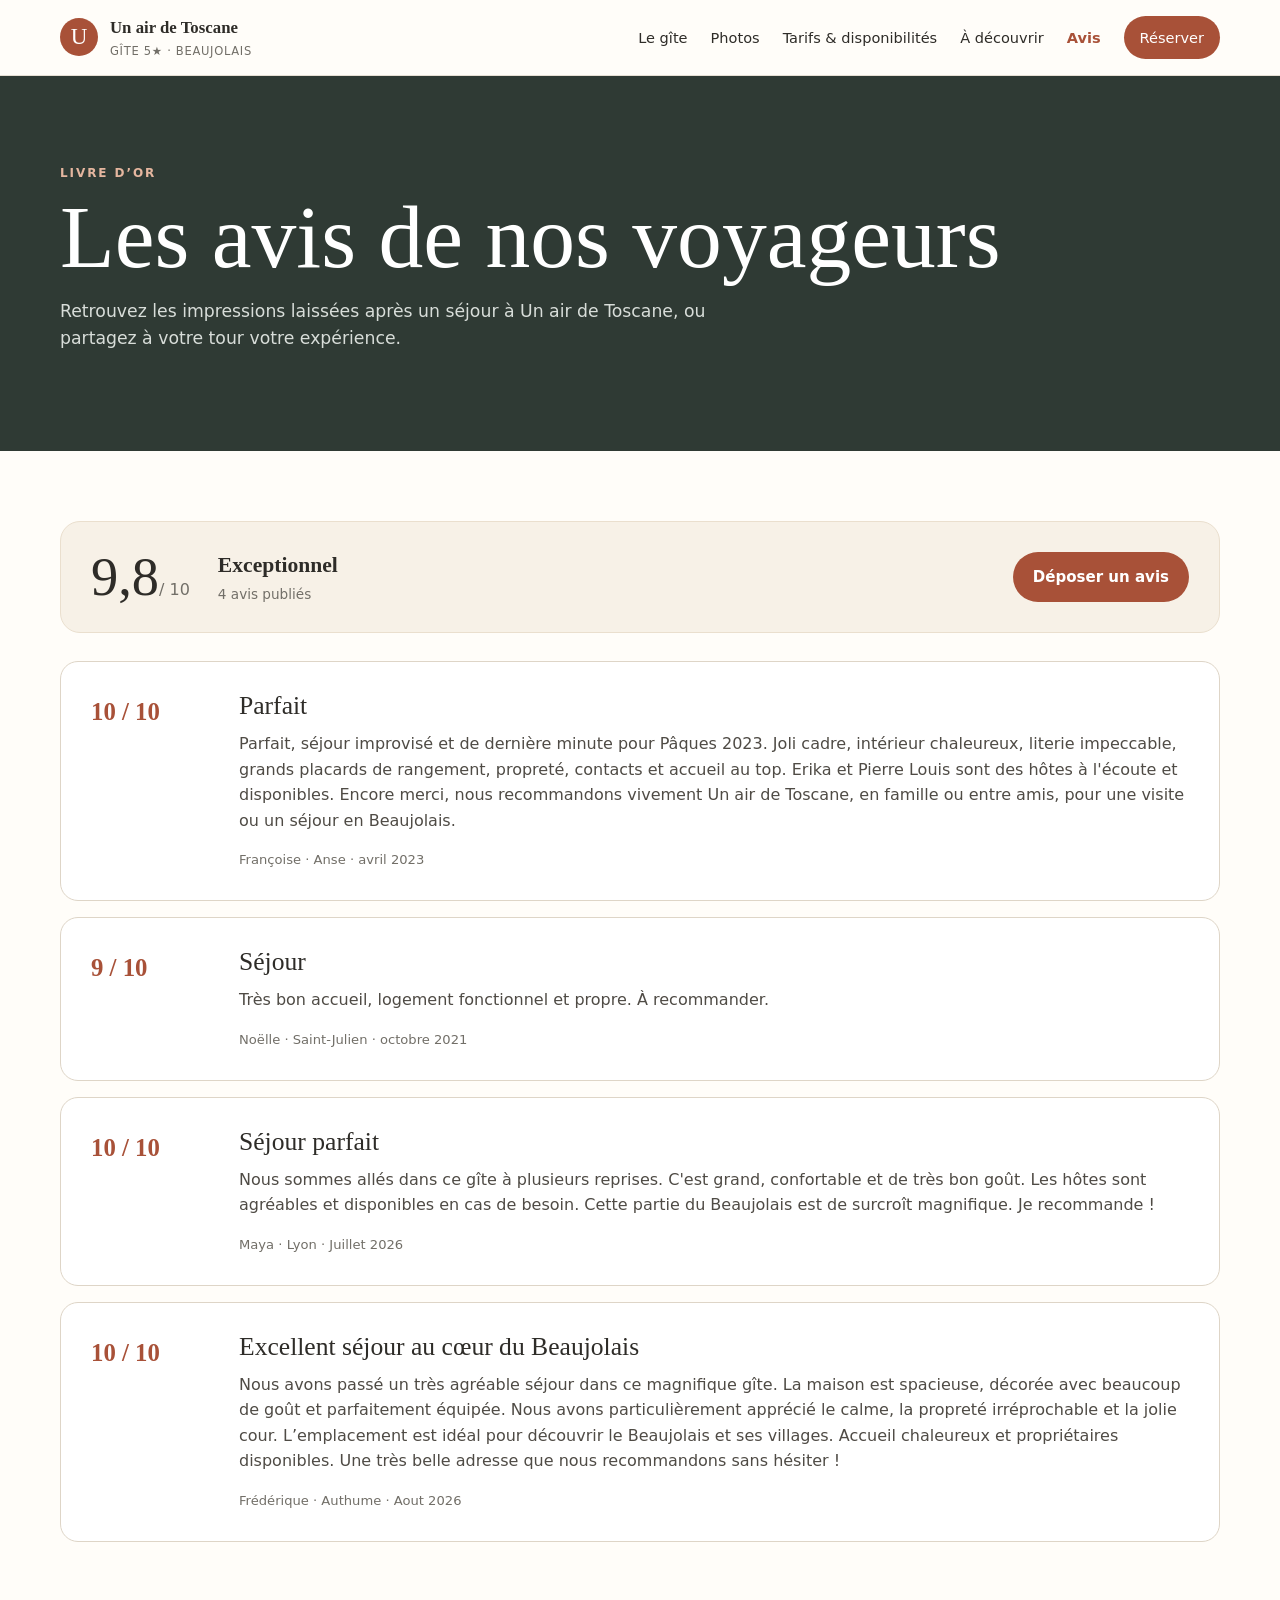
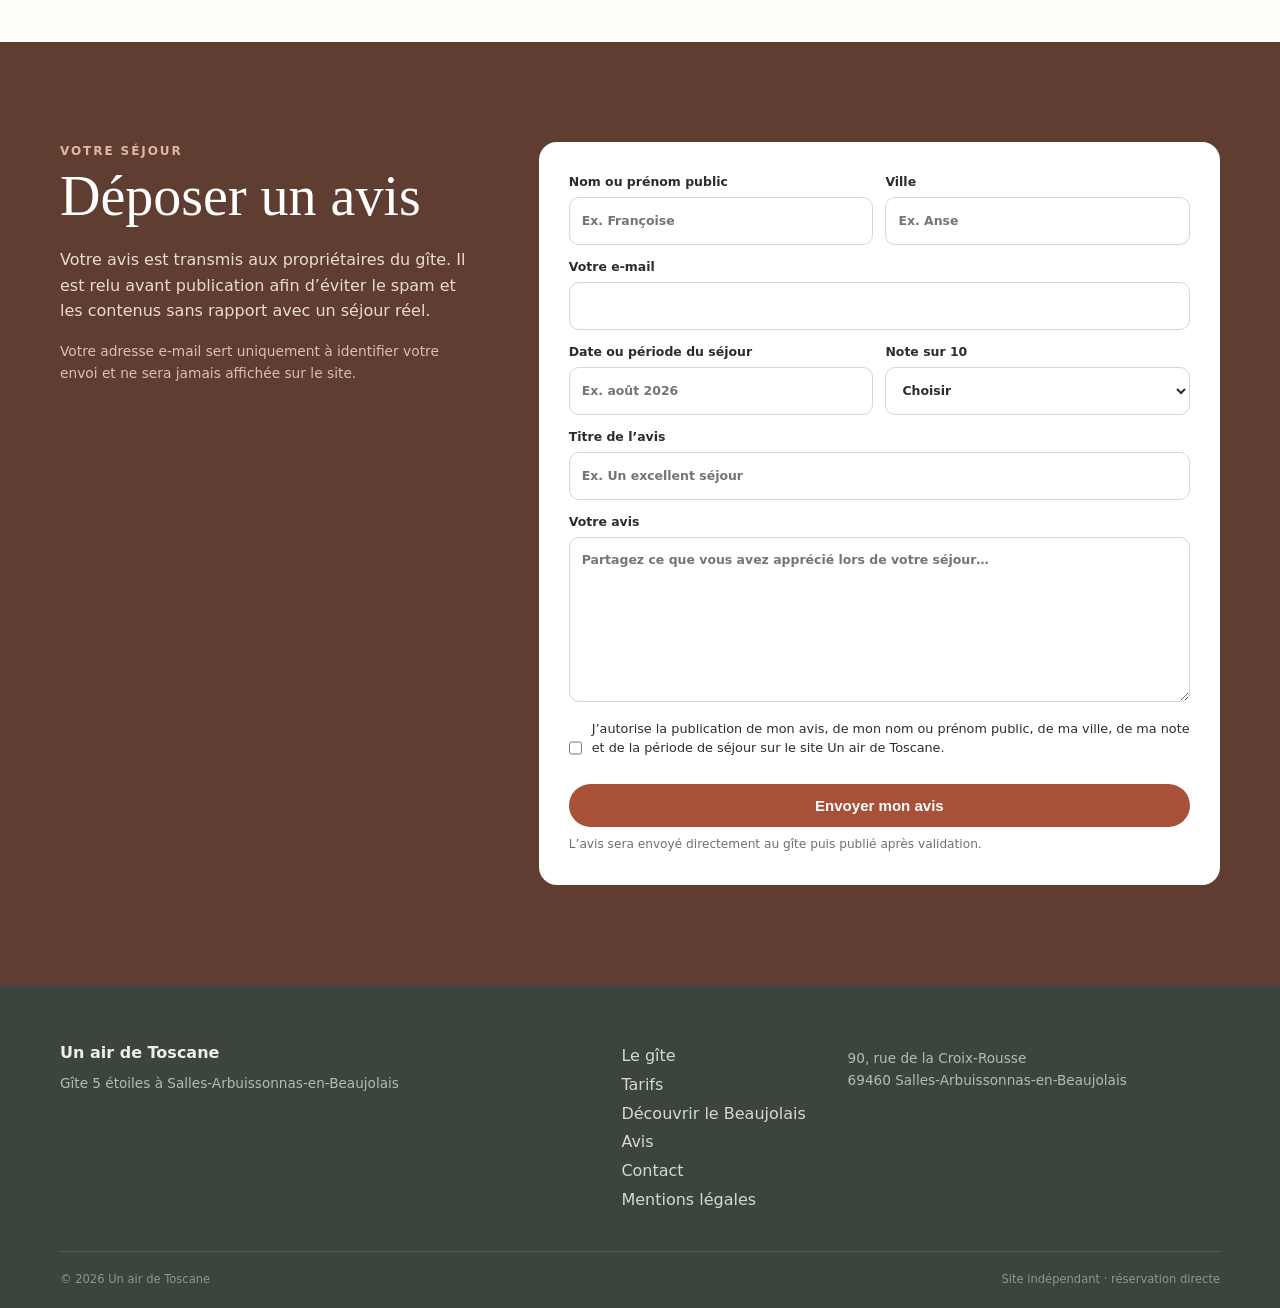
==== avis.html @ ba89a22c "Add files via upload" ====
<!doctype html>
<html lang="fr">
<head>
  <meta charset="utf-8">
  <meta name="viewport" content="width=device-width, initial-scale=1">
  <title>Avis voyageurs – Gîte Un air de Toscane dans le Beaujolais</title>
  <meta name="description" content="Consultez les avis des voyageurs du gîte 5 étoiles Un air de Toscane à Salles-Arbuissonnas-en-Beaujolais et partagez votre expérience après votre séjour.">
  <meta name="robots" content="index,follow,max-image-preview:large,max-snippet:-1">
  <link rel="canonical" href="https://www.gite-unairdetoscane.fr/avis.html">
  <meta property="og:locale" content="fr_FR"><meta property="og:type" content="website"><meta property="og:site_name" content="Un air de Toscane">
  <meta property="og:title" content="Avis voyageurs – Gîte Un air de Toscane dans le Beaujolais">
  <meta property="og:description" content="Les avis des voyageurs du gîte Un air de Toscane à Salles-Arbuissonnas-en-Beaujolais.">
  <meta property="og:url" content="https://www.gite-unairdetoscane.fr/avis.html">
  <meta property="og:image" content="https://www.gite-unairdetoscane.fr/assets/images/cour.png">
  <link rel="icon" href="assets/favicon.svg" type="image/svg+xml">
  <link rel="stylesheet" href="styles.css">
</head>
<body>
  <header class="site-header" id="top">
    <a class="brand" href="index.html" aria-label="Accueil">
      <span class="brand-mark">U</span>
      <span><strong>Un air de Toscane</strong><small>Gîte 5★ · Beaujolais</small></span>
    </a>
    <button class="nav-toggle" aria-label="Ouvrir le menu" aria-expanded="false">☰</button>
    <nav class="main-nav" aria-label="Navigation principale">
      <a href="index.html#gite">Le gîte</a><a href="index.html#photos">Photos</a><a href="index.html?go=tarifs">Tarifs & disponibilités</a><a href="decouvrir-beaujolais.html">À découvrir</a><a class="active-link" href="avis.html">Avis</a><a class="nav-cta" href="index.html#reserver">Réserver</a>
    </nav>
  </header>

  <main>
    <section class="subhero">
      <div class="wrap subhero-content">
        <div class="eyebrow light">Livre d’or</div>
        <h1>Les avis de nos voyageurs</h1>
        <p>Retrouvez les impressions laissées après un séjour à Un air de Toscane, ou partagez à votre tour votre expérience.</p>
      </div>
    </section>

    <section class="section wrap reviews-page-section">
      <div class="reviews-summary-card">
        <div><span class="summary-score" id="reviewsPageAverage">9,5</span><span class="summary-outof">/ 10</span></div>
        <div><strong>Exceptionnel</strong><p id="reviewsCount">2 avis publiés</p></div>
        <a class="btn primary" href="#deposer-avis">Déposer un avis</a>
      </div>
      <div id="reviewsList" class="reviews-list">
        <article class="review-full-card"><div class="review-full-score">10 / 10</div><div><h2>Parfait</h2><p>Parfait, séjour improvisé et de dernière minute pour Pâques 2023. Joli cadre, intérieur chaleureux, literie impeccable, grands placards de rangement, propreté, contacts et accueil au top.</p><footer>Françoise · Anse · avril 2023</footer></div></article>
      </div>
    </section>

    <section class="section review-form-section" id="deposer-avis">
      <div class="wrap review-form-grid">
        <div>
          <div class="eyebrow light">Votre séjour</div>
          <h2>Déposer un avis</h2>
          <p>Votre avis est transmis aux propriétaires du gîte. Il est relu avant publication afin d’éviter le spam et les contenus sans rapport avec un séjour réel.</p>
          <p class="review-form-note">Votre adresse e-mail sert uniquement à identifier votre envoi et ne sera jamais affichée sur le site.</p>
        </div>
        <form id="reviewForm" class="request-form review-form" action="https://formspree.io/f/mkjnqvoj" method="POST">
          <div class="form-row"><label>Nom ou prénom public<input name="nom_public" required maxlength="60" placeholder="Ex. Françoise"></label><label>Ville<input name="ville" maxlength="80" placeholder="Ex. Anse"></label></div>
          <label>Votre e-mail<input name="email" type="email" required autocomplete="email"></label>
          <div class="form-row"><label>Date ou période du séjour<input name="periode_sejour" maxlength="80" placeholder="Ex. août 2026"></label><label>Note sur 10<select name="note" required><option value="" selected disabled>Choisir</option><option>10</option><option>9</option><option>8</option><option>7</option><option>6</option><option>5</option><option>4</option><option>3</option><option>2</option><option>1</option></select></label></div>
          <label>Titre de l’avis<input name="titre_avis" maxlength="100" placeholder="Ex. Un excellent séjour"></label>
          <label>Votre avis<textarea name="avis" rows="7" required minlength="15" maxlength="2000" placeholder="Partagez ce que vous avez apprécié lors de votre séjour…"></textarea></label>
          <label class="consent-row"><input type="checkbox" name="autorisation_publication" value="Oui" required><span>J’autorise la publication de mon avis, de mon nom ou prénom public, de ma ville, de ma note et de la période de séjour sur le site Un air de Toscane.</span></label>
          <input type="hidden" name="_subject" value="Nouvel avis – Un air de Toscane">
          <input type="hidden" name="type_formulaire" value="Avis voyageur">
          <button class="btn primary full" type="submit">Envoyer mon avis</button>
          <p id="reviewFormStatus" class="form-status" aria-live="polite">L’avis sera envoyé directement au gîte puis publié après validation.</p>
        </form>
      </div>
    </section>
  </main>

  <footer class="footer"><div class="wrap footer-grid"><div><strong>Un air de Toscane</strong><p>Gîte 5 étoiles à Salles-Arbuissonnas-en-Beaujolais</p></div><div><a href="index.html#gite">Le gîte</a><a href="index.html?go=tarifs">Tarifs</a><a href="decouvrir-beaujolais.html">Découvrir le Beaujolais</a><a href="avis.html">Avis</a><a href="index.html#reserver">Contact</a><a href="mentions-legales.html">Mentions légales</a></div><div><p>90, rue de la Croix-Rousse<br>69460 Salles-Arbuissonnas-en-Beaujolais</p></div></div><div class="wrap footer-bottom"><span>© 2026 Un air de Toscane</span><span>Site indépendant · réservation directe</span></div></footer>

  <script src="avis.js"></script>
</body>
</html>
---- styles.css ----
:root{--ink:#2e2c28;--muted:#726f68;--cream:#f7f1e7;--paper:#fffdf9;--terracotta:#a85138;--terracotta-dark:#7e3828;--olive:#68705a;--line:#ded5c7;--deep:#2f3a34;--shadow:0 18px 50px rgba(50,40,30,.12)}*{box-sizing:border-box}html{scroll-behavior:smooth}body{margin:0;background:var(--paper);color:var(--ink);font-family:Inter,ui-sans-serif,system-ui,-apple-system,BlinkMacSystemFont,"Segoe UI",sans-serif;line-height:1.6}h1,h2,h3,.brand strong{font-family:Georgia,"Times New Roman",serif}h2{font-size:clamp(2rem,4vw,3.4rem);line-height:1.08;margin:.3rem 0 1.3rem;font-weight:500}h3{font-size:1.35rem;margin:.2rem 0 .7rem}p{margin:.5rem 0 1rem}.wrap{width:min(1160px,calc(100% - 40px));margin:auto}.site-header{height:76px;position:sticky;top:0;z-index:50;display:flex;align-items:center;justify-content:space-between;padding:0 max(20px,calc((100vw - 1160px)/2));background:rgba(255,253,249,.94);backdrop-filter:blur(16px);border-bottom:1px solid rgba(222,213,199,.75)}.brand{display:flex;gap:12px;align-items:center;text-decoration:none;color:var(--ink)}.brand-mark{width:38px;height:38px;border-radius:50%;background:var(--terracotta);color:#fff;display:grid;place-items:center;font-family:Georgia;font-size:23px}.brand strong,.brand small{display:block}.brand strong{font-size:1.05rem}.brand small{font-size:.72rem;color:var(--muted);letter-spacing:.06em;text-transform:uppercase}.main-nav{display:flex;gap:23px;align-items:center}.main-nav a{text-decoration:none;color:var(--ink);font-size:.91rem}.main-nav a:hover{color:var(--terracotta)}.nav-cta{padding:10px 16px;border-radius:999px;background:var(--terracotta);color:#fff!important}.nav-toggle{display:none;background:none;border:0;font-size:25px}.hero{height:min(760px,calc(100vh - 76px));min-height:590px;position:relative;overflow:hidden;background:#775847}.hero-photo{position:absolute;inset:0}.hero-placeholder{background:linear-gradient(135deg,rgba(90,50,35,.25),rgba(47,58,52,.25)),radial-gradient(circle at 25% 30%,#d8aa78 0 10%,transparent 11%),linear-gradient(140deg,#bc8060 0 38%,#8f7357 38% 55%,#68705a 55% 100%)}.hero-placeholder:before{content:"";position:absolute;width:55%;height:52%;left:8%;bottom:0;background:linear-gradient(#d9986f,#b3684a);clip-path:polygon(0 35%,28% 0,100% 0,100% 100%,0 100%)}.hero-placeholder:after{content:"";position:absolute;width:34%;height:40%;right:7%;bottom:0;background:#c97a58;clip-path:polygon(0 25%,32% 0,100% 0,100% 100%,0 100%)}.placeholder-label{position:absolute;right:20px;bottom:20px;color:rgba(255,255,255,.78);font-size:.78rem;z-index:2}.hero-overlay{position:absolute;inset:0;background:linear-gradient(90deg,rgba(25,24,22,.7) 0%,rgba(25,24,22,.25) 55%,rgba(25,24,22,.08))}.hero-content{position:relative;z-index:2;width:min(1160px,calc(100% - 40px));margin:auto;padding-top:12vh;color:#fff}.rating-pill{display:inline-flex;align-items:center;gap:9px;padding:8px 13px;border:1px solid rgba(255,255,255,.4);border-radius:999px;background:rgba(255,255,255,.1);font-size:.78rem;letter-spacing:.08em}.rating-pill span{letter-spacing:.02em}.hero h1{font-size:clamp(3.2rem,7vw,6.8rem);line-height:.94;font-weight:400;margin:1.6rem 0 1.2rem;max-width:900px}.hero h1 em{font-weight:400}.hero p{max-width:650px;font-size:1.18rem;color:rgba(255,255,255,.88)}.hero-actions{display:flex;gap:12px;margin-top:2rem}.btn{appearance:none;border:0;text-decoration:none;border-radius:999px;padding:13px 20px;font-weight:650;cursor:pointer;display:inline-flex;justify-content:center;align-items:center;font-size:.94rem}.btn.primary{background:var(--terracotta);color:white}.btn.primary:hover{background:var(--terracotta-dark)}.btn.ghost{background:rgba(255,255,255,.12);color:#fff;border:1px solid rgba(255,255,255,.55)}.btn.secondary{background:var(--deep);color:#fff}.btn.full{width:100%}.quickfacts{margin-top:24px;position:relative;z-index:5;background:#fff;display:grid;grid-template-columns:repeat(5,1fr);box-shadow:var(--shadow);border-radius:18px;padding:20px}.quickfacts article{display:flex;gap:12px;align-items:center;padding:10px 16px;border-right:1px solid var(--line)}.quickfacts article:last-child{border-right:0}.quickfacts b,.quickfacts small{display:block}.quickfacts small{color:var(--muted);font-size:.78rem}.fact-icon{width:34px;height:34px;border-radius:50%;display:grid;place-items:center;background:var(--cream);color:var(--terracotta);font-weight:700}.section{padding:100px 0}.soft{background:var(--cream)}.eyebrow{text-transform:uppercase;letter-spacing:.16em;color:var(--terracotta);font-size:.75rem;font-weight:800}.eyebrow.light{color:#e5b69f}.intro-grid{display:grid;grid-template-columns:1.55fr .75fr;gap:80px;align-items:start}.lead{font-size:1.18rem;color:#4f4b45}.signature-card{background:var(--cream);border-radius:18px;padding:30px;border:1px solid #eadfce}.signature-card .tiny{display:block;color:var(--muted);text-transform:uppercase;letter-spacing:.14em;font-size:.7rem}.signature-card b{display:block;font-family:Georgia;font-size:2rem;margin:.45rem 0}.signature-card a{color:var(--terracotta);font-weight:700;text-decoration:none}.section-head{display:flex;justify-content:space-between;gap:60px;align-items:end;margin-bottom:36px}.section-head>p{max-width:470px;color:var(--muted)}.gallery{display:grid;grid-template-columns:1.1fr 1fr 1fr;grid-auto-rows:240px;gap:14px}.photo-placeholder{position:relative;overflow:hidden;border-radius:16px;background:linear-gradient(135deg,#c9a07f,#786d61)}.photo-placeholder:before{content:"";position:absolute;inset:0;background:linear-gradient(150deg,transparent 50%,rgba(0,0,0,.32))}.photo-placeholder figcaption{position:absolute;left:18px;bottom:14px;color:#fff;font-weight:700;z-index:2}.gallery .tall{grid-row:span 2}.gallery .wide{grid-column:span 2}.p1{background:linear-gradient(135deg,#bb7654,#806b50 50%,#58634f)}.p2{background:linear-gradient(145deg,#bf9a6c,#75523e)}.p3{background:linear-gradient(145deg,#c6ad8b,#85654f)}.p4{background:linear-gradient(145deg,#d6b37e,#98724a)}.p5{background:linear-gradient(145deg,#a8957a,#695f56)}.p6{background:linear-gradient(145deg,#d1b79b,#8d806e)}.amenities{display:grid;grid-template-columns:repeat(4,1fr);gap:18px;margin-top:36px}.amenities article{padding:28px;border:1px solid var(--line);border-radius:16px}.amenities p{color:var(--muted);font-size:.93rem}.booking-section{background:var(--deep);color:#fff}.booking-grid{display:grid;grid-template-columns:1fr .78fr;gap:70px;align-items:start}.booking-intro{color:#d5d7d2;max-width:650px}.date-search{display:grid;grid-template-columns:1fr 1fr auto;gap:10px;margin:28px 0}.date-search label,.request-form label{font-size:.78rem;font-weight:700}.date-search input,.request-form input,.request-form select,.request-form textarea{width:100%;border:1px solid rgba(255,255,255,.15);border-radius:10px;padding:12px;margin-top:5px;font:inherit;background:#fff;color:var(--ink)}.availability-result{min-height:38px;margin:8px 0 16px;color:#f0d8c8}.conditions-grid{display:grid;grid-template-columns:repeat(4,1fr);gap:10px;margin-top:24px}.conditions-grid div{padding:14px;border:1px solid rgba(255,255,255,.12);border-radius:12px}.conditions-grid span,.conditions-grid b{display:block}.conditions-grid span{font-size:.72rem;color:#bcc1bc}.conditions-grid b{margin-top:2px}.micro{font-size:.78rem;color:#b9bfba;margin-top:15px}.calendar-card{background:#fff;color:var(--ink);padding:25px;border-radius:18px;box-shadow:0 22px 60px rgba(0,0,0,.18)}.calendar-toolbar{display:flex;justify-content:space-between;align-items:center;margin-bottom:18px}.calendar-toolbar button{border:0;background:var(--cream);width:34px;height:34px;border-radius:50%;cursor:pointer}.calendar-week,.calendar{display:grid;grid-template-columns:repeat(7,1fr);gap:5px}.calendar-week span{text-align:center;font-size:.7rem;color:var(--muted);padding-bottom:8px}.day{aspect-ratio:1;display:grid;place-items:center;border-radius:8px;font-size:.82rem;background:#f5f1ea;position:relative}.day.other{opacity:.28}.day.booked{background:var(--terracotta);color:#fff;font-weight:800;box-shadow:inset 0 0 0 1px rgba(126,56,40,.28)}.day.today{outline:2px solid var(--terracotta)}.legend{display:flex;gap:18px;margin:18px 0 10px;font-size:.72rem;color:var(--muted)}.dot{display:inline-block;width:8px;height:8px;border-radius:50%;margin-right:5px}.dot.available{background:#d7d9ca}.dot.booked{background:#b8654d}.calendar-card small{color:var(--muted)}.discover-grid{display:grid;grid-template-columns:repeat(5,minmax(0,1fr));gap:14px}.discover-grid article{background:var(--cream);padding:25px;border-radius:16px}.discover-grid span{font-size:.72rem;color:var(--terracotta);font-weight:800}.discover-grid p{font-size:.9rem;color:var(--muted)}.map-card{margin-top:40px;border:1px solid var(--line);border-radius:18px;overflow:hidden;display:grid;grid-template-columns:.7fr 1.3fr;min-height:360px}.map-card>div{padding:40px;align-self:center}.map-card iframe{border:0;width:100%;height:100%;min-height:360px}.reviews-head h2{font-size:4rem}.reviews-head h2 .reviews-average{font-family:Georgia,"Times New Roman",serif;font-size:inherit;color:var(--ink);font-weight:500}.reviews-head h2 .reviews-outof{font-family:Georgia,"Times New Roman",serif;font-size:inherit;color:var(--ink);font-weight:500}.reviews-head h2 .reviews-label{font-family:Inter,ui-sans-serif,system-ui,sans-serif;font-size:1rem;color:var(--muted);font-weight:500;margin-left:.6rem}.reviews{display:grid;grid-template-columns:1fr 1fr;gap:18px}.reviews blockquote{margin:0;background:#fff;padding:32px;border-radius:18px;border:1px solid #eadfce}.reviews blockquote p{font-family:Georgia;font-size:1.25rem}.reviews footer{font-size:.8rem;color:var(--muted)}.stars{color:var(--terracotta);letter-spacing:.08em}.reserve{background:#5f3d31;color:#fff}.reserve-grid{display:grid;grid-template-columns:.8fr 1.2fr;gap:70px}.reserve h2{font-size:3.6rem}.reserve p{color:#eadbd4}.contact-direct{margin-top:35px}.contact-direct a{display:block;color:#fff;font-family:Georgia;font-size:2rem;text-decoration:none}.contact-direct small{display:block;max-width:420px;color:#d7c0b8}.request-form{background:#fff;color:var(--ink);padding:30px;border-radius:18px}.form-row{display:grid;grid-template-columns:1fr 1fr;gap:12px}.request-form label{display:block;margin-bottom:12px}.request-form input,.request-form select,.request-form textarea{border-color:var(--line)}.form-status{font-size:.76rem!important;color:var(--muted)!important;margin-bottom:0}.footer{background:#3b443d;color:#eee;padding:55px 0 20px}.footer-grid{display:grid;grid-template-columns:1.4fr .5fr 1fr;gap:40px}.footer a{display:block;color:#d7d8d5;text-decoration:none;margin:.2rem 0}.footer p{color:#b6bbb6;font-size:.85rem}.footer-bottom{border-top:1px solid rgba(255,255,255,.12);margin-top:35px;padding-top:18px;display:flex;justify-content:space-between;color:#8f958f;font-size:.72rem}@media(max-width:900px){.main-nav{display:none;position:absolute;top:76px;left:0;right:0;background:#fff;padding:20px;flex-direction:column;border-bottom:1px solid var(--line)}.main-nav.open{display:flex}.nav-toggle{display:block}.hero{min-height:650px}.quickfacts{grid-template-columns:1fr 1fr}.quickfacts article{border-right:0;border-bottom:1px solid var(--line)}.intro-grid,.booking-grid,.reserve-grid{grid-template-columns:1fr;gap:40px}.amenities,.discover-grid{grid-template-columns:1fr 1fr}.gallery{grid-template-columns:1fr 1fr}.gallery .wide{grid-column:span 1}.map-card{grid-template-columns:1fr}.section-head{align-items:start;flex-direction:column;gap:6px}.footer-grid{grid-template-columns:1fr 1fr}}@media(max-width:600px){.wrap{width:min(100% - 28px,1160px)}.site-header{height:68px}.hero{height:calc(100vh - 68px);min-height:600px}.hero-content{padding-top:10vh}.hero h1{font-size:3.5rem}.rating-pill span{display:none}.hero-actions{flex-direction:column;align-items:flex-start}.quickfacts{grid-template-columns:1fr;margin-top:16px}.section{padding:72px 0}.gallery{grid-template-columns:1fr;grid-auto-rows:220px}.gallery .tall{grid-row:span 1}.amenities,.discover-grid,.reviews{grid-template-columns:1fr}.date-search,.conditions-grid{grid-template-columns:1fr 1fr}.date-search button{grid-column:span 2}.conditions-grid{grid-template-columns:1fr 1fr}.map-card>div{padding:28px}.reviews-head h2{font-size:3rem}.reserve h2{font-size:2.7rem}.form-row{grid-template-columns:1fr}.footer-grid{grid-template-columns:1fr}.footer-bottom{flex-direction:column;gap:6px}}
.hero-real{background-image:linear-gradient(90deg,rgba(19,28,21,.18),rgba(19,28,21,.04)),url('assets/images/cour.png');background-size:cover;background-position:center}
.gallery-real figure{position:relative;overflow:hidden;background:#ddd;min-height:260px}
.gallery-real figure img{width:100%;height:100%;object-fit:cover;display:block;transition:transform .35s ease}
.gallery-real figure:hover img{transform:scale(1.025)}
.gallery-real figcaption{position:absolute;left:0;right:0;bottom:0;padding:28px 16px 14px;color:#fff;background:linear-gradient(transparent,rgba(0,0,0,.62));font-weight:700}
.adult-only-note{display:flex;flex-direction:column;justify-content:center;padding:12px 14px;border:1px solid rgba(255,255,255,.18);border-radius:10px;background:rgba(255,255,255,.06)}
.adult-only-note span{font-size:.85rem;opacity:.82;margin-top:3px}
.legal-section{background:#f7f4ee}
.legal-grid{display:grid;grid-template-columns:repeat(2,minmax(0,1fr));gap:24px;margin-top:28px}
.legal-grid article{background:#fff;padding:24px;border-radius:14px;border:1px solid rgba(0,0,0,.07)}
.legal-grid h3{margin-top:0}
.legal-grid a{text-decoration:underline}
@media(max-width:760px){.legal-grid{grid-template-columns:1fr}.gallery-real figure{min-height:220px}}

/* Correctifs galerie et estimation tarifaire */
.gallery-real figure{margin:0!important;min-height:0!important;height:100%;align-self:stretch}
.gallery-real figure img{min-width:0;min-height:0}
.form-price-preview{margin:4px 0 16px;padding:13px 14px;border-radius:10px;background:var(--cream);border:1px solid var(--line);font-size:.9rem;font-weight:650;color:var(--deep)}
@media(max-width:900px){.gallery{grid-auto-rows:250px}.gallery-real figure{height:100%}}
@media(max-width:600px){.gallery{grid-auto-rows:240px}.gallery-real figure{height:240px!important}}

/* V4 : champs adultes alignés avec les dates */
.date-search{grid-template-columns:1fr 1fr 1fr auto;align-items:end}
.date-search label{display:flex;flex-direction:column}
.date-search input,.date-search select{box-sizing:border-box;width:100%;height:48px;border:1px solid rgba(255,255,255,.15);border-radius:10px;padding:0 12px;margin-top:5px;font:inherit;background:#fff;color:var(--ink)}
.date-search select{appearance:auto}
.date-search .btn{height:48px;align-self:end;margin:0}
.request-form input,.request-form select{box-sizing:border-box;height:48px}
.request-form select{padding-top:0;padding-bottom:0}
.request-form .adult-only-note{min-height:48px;border-color:var(--line);background:var(--cream);color:var(--ink)}
@media(max-width:900px){.date-search{grid-template-columns:1fr 1fr}.date-search .btn{grid-column:span 2}}
@media(max-width:600px){.date-search{grid-template-columns:1fr}.date-search .btn{grid-column:auto;width:100%}}

/* Page Mentions légales séparée */
.legal-page{min-height:70vh;padding-top:3rem}
.legal-page h1{margin:.35rem 0 2rem}
.legal-page .legal-grid h2{font-size:1.15rem;margin-top:0}
.legal-nav{display:flex!important}
@media (max-width:760px){.legal-page{padding-top:2rem}.legal-nav{display:flex!important}.legal-nav a{font-size:.9rem}}

/* V4.4 : enfants, âges et accès direct au formulaire */
.date-search{grid-template-columns:1fr 1fr .82fr .82fr auto auto;align-items:end}
.date-search select{height:48px}
.date-search .reserve-jump{height:48px;align-self:end;margin:0;background:#fff;color:var(--terracotta);border:1px solid rgba(255,255,255,.7)}
.date-search .reserve-jump:hover{background:var(--cream);color:var(--terracotta-dark)}
.child-ages{display:none;grid-template-columns:repeat(3,minmax(120px,1fr));gap:10px;margin:-2px 0 18px;padding:14px;border:1px solid rgba(255,255,255,.12);border-radius:12px;background:rgba(255,255,255,.06)}
.child-ages.visible{display:grid}
.child-ages-title{grid-column:1/-1;font-size:.78rem;font-weight:700;color:#e8e9e6}
.child-ages label{font-size:.76rem;font-weight:700;color:#fff}
.child-ages select{display:block;width:100%;height:44px;margin-top:5px;border:1px solid rgba(255,255,255,.15);border-radius:10px;padding:0 10px;background:#fff;color:var(--ink);font:inherit}
.request-form .child-ages{margin:0 0 14px;border-color:var(--line);background:var(--cream)}
.request-form .child-ages-title,.request-form .child-ages label{color:var(--ink)}
.request-form .child-ages select{border-color:var(--line)}
.conditions-grid{grid-template-columns:repeat(5,1fr)}
@media(max-width:1050px){.date-search{grid-template-columns:1fr 1fr 1fr 1fr}.date-search .btn,.date-search .reserve-jump{width:100%}.date-search #checkDates{grid-column:span 2}.date-search .reserve-jump{grid-column:span 2}.conditions-grid{grid-template-columns:repeat(3,1fr)}}
@media(max-width:700px){.date-search{grid-template-columns:1fr 1fr}.date-search #checkDates,.date-search .reserve-jump{grid-column:auto}.child-ages{grid-template-columns:1fr 1fr}.conditions-grid{grid-template-columns:1fr 1fr}}
@media(max-width:480px){.date-search{grid-template-columns:1fr}.date-search #checkDates,.date-search .reserve-jump{grid-column:auto}.child-ages{grid-template-columns:1fr}.conditions-grid{grid-template-columns:1fr 1fr}}

/* V4.5 : lisibilité des sélecteurs Adultes / Enfants */
.date-search{grid-template-columns:1fr 1fr minmax(92px,.82fr) minmax(92px,.82fr) auto auto}
.date-search .guest-select-field{min-width:92px}
.date-search .guest-select-field select{min-width:92px;padding-left:14px;padding-right:30px;color:var(--ink);background-color:#fff;font-weight:600}
@media(max-width:1050px){.date-search{grid-template-columns:1fr 1fr minmax(110px,1fr) minmax(110px,1fr)}}
@media(max-width:700px){.date-search{grid-template-columns:1fr 1fr}.date-search .guest-select-field{min-width:0}.date-search .guest-select-field select{min-width:0}}
@media(max-width:480px){.date-search{grid-template-columns:1fr}.date-search .guest-select-field{min-width:0}}

/* V4.7 — sélecteurs Adultes / Enfants : valeur toujours visible */
.date-search{
  grid-template-columns:minmax(160px,1fr) minmax(160px,1fr) 108px 108px auto auto;
}
.date-search .guest-select-field{
  width:108px;
  min-width:108px;
}
.date-search .guest-select-field select{
  display:block;
  width:108px;
  min-width:108px;
  height:48px;
  padding:0 34px 0 14px;
  border:1px solid rgba(255,255,255,.15);
  border-radius:10px;
  background-color:#fff;
  color:var(--ink);
  font:600 16px/1 Inter,ui-sans-serif,system-ui,-apple-system,BlinkMacSystemFont,"Segoe UI",sans-serif;
  text-align:left;
  appearance:none;
  -webkit-appearance:none;
  -moz-appearance:none;
  background-image:url("data:image/svg+xml,%3Csvg xmlns='http://www.w3.org/2000/svg' width='12' height='8' viewBox='0 0 12 8'%3E%3Cpath d='M1 1.5 6 6.5 11 1.5' fill='none' stroke='%232e2c28' stroke-width='1.8' stroke-linecap='round' stroke-linejoin='round'/%3E%3C/svg%3E");
  background-repeat:no-repeat;
  background-position:right 13px center;
  background-size:12px 8px;
}
.request-form select[name="adults"],
.request-form select[name="children"]{
  appearance:none;
  -webkit-appearance:none;
  -moz-appearance:none;
  padding-right:38px;
  background-image:url("data:image/svg+xml,%3Csvg xmlns='http://www.w3.org/2000/svg' width='12' height='8' viewBox='0 0 12 8'%3E%3Cpath d='M1 1.5 6 6.5 11 1.5' fill='none' stroke='%232e2c28' stroke-width='1.8' stroke-linecap='round' stroke-linejoin='round'/%3E%3C/svg%3E");
  background-repeat:no-repeat;
  background-position:right 13px center;
  background-size:12px 8px;
}
@media(max-width:1050px){
  .date-search{grid-template-columns:1fr 1fr 120px 120px}
  .date-search .guest-select-field,
  .date-search .guest-select-field select{width:120px;min-width:120px}
}
@media(max-width:700px){
  .date-search{grid-template-columns:1fr 1fr}
  .date-search .guest-select-field,
  .date-search .guest-select-field select{width:100%;min-width:0}
}
@media(max-width:480px){
  .date-search{grid-template-columns:1fr}
  .date-search .guest-select-field,
  .date-search .guest-select-field select{width:100%;min-width:0}
}


/* Avis voyageurs */
.main-nav .active-link{color:var(--terracotta);font-weight:750}.reviews-title-row{display:flex;justify-content:space-between;align-items:end;gap:24px;margin-bottom:28px}.review-carousel{position:relative;height:340px;background:#fff;border:1px solid #eadfce;border-radius:22px;box-shadow:0 16px 42px rgba(50,40,30,.08);overflow:hidden;overflow-anchor:none}.review-track{position:relative;height:100%;overflow-anchor:none}.review-slide{position:absolute;inset:0;margin:0;padding:30px 86px 28px;display:flex;flex-direction:column;opacity:0;visibility:hidden;transform:translateX(24px);transition:opacity .45s ease,transform .45s ease,visibility .45s;overflow:hidden}.review-slide.active{opacity:1;visibility:visible;transform:none}.review-slide p{font-family:Georgia,"Times New Roman",serif;font-size:26px;line-height:1.32;max-width:940px;width:100%;margin:10px 0 12px;flex:1 1 auto;display:flex;align-items:center;overflow:visible}.review-slide footer{font-size:.85rem;color:var(--muted);min-height:1.4em;flex:0 0 auto;margin-top:auto}.review-score{color:var(--terracotta);font-weight:800;letter-spacing:.04em;flex:0 0 auto}.review-arrow{position:absolute;top:50%;transform:translateY(-50%);z-index:3;width:42px;height:42px;border-radius:50%;border:1px solid var(--line);background:var(--paper);color:var(--ink);font-size:1.2rem;cursor:pointer}.review-arrow:hover{background:var(--cream)}.review-arrow.prev{left:20px}.review-arrow.next{right:20px}.review-dots{display:flex;justify-content:center;gap:8px;margin-top:16px}.review-dot{width:8px;height:8px;border:0;border-radius:50%;padding:0;background:#c9c1b5;cursor:pointer}.review-dot.active{width:24px;border-radius:99px;background:var(--terracotta)}
.subhero{background:var(--deep);color:#fff;padding:88px 0 82px}.subhero h1{font-family:Georgia,"Times New Roman",serif;font-size:clamp(3rem,7vw,5.8rem);line-height:1;margin:.55rem 0 1rem;font-weight:400}.subhero p{max-width:700px;color:#d8ddd9;font-size:1.08rem}.reviews-page-section{padding-top:70px}.reviews-summary-card{display:grid;grid-template-columns:auto 1fr auto;align-items:center;gap:28px;background:var(--cream);border:1px solid #eadfce;border-radius:20px;padding:26px 30px;margin-bottom:28px}.summary-score{font-family:Georgia,"Times New Roman",serif;font-size:3.4rem;line-height:1}.summary-outof{font-size:1rem;color:var(--muted)}.reviews-summary-card strong{font-family:Georgia,"Times New Roman",serif;font-size:1.35rem}.reviews-summary-card p{margin:2px 0 0;color:var(--muted);font-size:.85rem}.reviews-list{display:grid;gap:16px}.review-full-card{display:grid;grid-template-columns:120px 1fr;gap:28px;padding:30px;border:1px solid var(--line);border-radius:18px;background:#fff}.review-full-card h2{font-size:1.6rem;margin:0 0 .7rem}.review-full-card p{margin:0 0 1rem;color:#4f4b45}.review-full-card footer{color:var(--muted);font-size:.82rem}.review-full-score{font-family:Georgia,"Times New Roman",serif;font-size:1.55rem;color:var(--terracotta);font-weight:700}.review-form-section{background:#5f3d31;color:#fff}.review-form-grid{display:grid;grid-template-columns:.75fr 1.25fr;gap:70px;align-items:start}.review-form-section h2{font-size:3.5rem}.review-form-section>div>div>p{color:#eadbd4}.review-form-note{font-size:.86rem;color:#d7c0b8!important}.review-form{color:var(--ink)}.consent-row{display:flex!important;gap:10px;align-items:flex-start;font-weight:500!important;font-size:.8rem!important;line-height:1.45}.consent-row input{width:auto!important;margin:4px 0 0!important;flex:0 0 auto}
@media(max-width:900px){.reviews-title-row{align-items:flex-start;flex-direction:column}.reviews-summary-card{grid-template-columns:auto 1fr}.reviews-summary-card .btn{grid-column:1/-1}.review-form-grid{grid-template-columns:1fr;gap:36px}.review-carousel{height:360px}.review-slide{padding:30px 70px}.review-full-card{grid-template-columns:95px 1fr}}
@media(max-width:600px){.review-carousel{height:430px}.review-track{height:100%}.review-slide{padding:30px 52px}.review-arrow{width:36px;height:36px}.review-arrow.prev{left:10px}.review-arrow.next{right:10px}.reviews-summary-card{grid-template-columns:1fr;gap:10px}.reviews-summary-card .btn{grid-column:auto}.review-full-card{grid-template-columns:1fr;gap:8px;padding:24px}.subhero{padding:64px 0}.review-form-section h2{font-size:2.7rem}}

/* V4.16 — Galerie photos : présentation en mosaïque naturelle.
   Les images conservent leur cadrage d'origine : les photos verticales
   (douche, baignoire, WC) restent réellement en portrait. */
#photos .gallery.gallery-real{
  display:block;
  columns:3 300px;
  column-gap:16px;
  grid-template-columns:none;
  grid-auto-rows:initial;
}
#photos .gallery.gallery-real figure,
#photos .gallery.gallery-real figure.tall,
#photos .gallery.gallery-real figure.wide{
  display:inline-block;
  width:100%;
  height:auto!important;
  min-height:0!important;
  margin:0 0 16px!important;
  break-inside:avoid;
  -webkit-column-break-inside:avoid;
  border-radius:16px;
  vertical-align:top;
  background:#ddd;
}
#photos .gallery.gallery-real figure img{
  display:block;
  width:100%;
  height:auto!important;
  min-height:0;
  object-fit:initial;
  border-radius:16px;
}
#photos .gallery.gallery-real figcaption{
  border-radius:0 0 16px 16px;
}
@media(max-width:900px){
  #photos .gallery.gallery-real{columns:2 260px;}
}
@media(max-width:600px){
  #photos .gallery.gallery-real{columns:1;}
  #photos .gallery.gallery-real figure,
  #photos .gallery.gallery-real figure.tall,
  #photos .gallery.gallery-real figure.wide{height:auto!important;}
  #photos .gallery.gallery-real figure img{height:auto!important;}
}

/* V4.17 — section À découvrir détaillée */
.nearby-section{padding-top:88px}.nearby-head{margin-bottom:30px}.nearby-head>p{max-width:440px;color:var(--muted)}.nearby-groups{display:grid;grid-template-columns:1fr 1fr;gap:18px}.nearby-group{border:1px solid var(--line);border-radius:20px;background:#fff;overflow:hidden}.nearby-group-title{display:flex;gap:16px;align-items:flex-start;padding:24px 26px 20px;background:linear-gradient(135deg,#f8f1e7,#fffdf9);border-bottom:1px solid var(--line)}.nearby-group-title>span{width:38px;height:38px;flex:0 0 38px;border-radius:50%;display:grid;place-items:center;background:var(--terracotta);color:#fff;font-weight:800;font-size:.78rem}.nearby-group-title h3{margin:0 0 3px;font-size:1.35rem}.nearby-group-title p{margin:0;color:var(--muted);font-size:.82rem}.nearby-list{padding:8px 26px 16px}.nearby-item{display:flex;justify-content:space-between;align-items:baseline;gap:20px;padding:12px 0;border-bottom:1px solid #eee5d9}.nearby-item:last-child{border-bottom:0}.nearby-item b{font-size:.92rem;line-height:1.35}.nearby-item span{white-space:nowrap;color:var(--terracotta);font-weight:800;font-size:.8rem}.nearby-item sup{font-size:.65em}.nearby-note{margin:14px 0 0;color:var(--muted);font-size:.76rem}
@media(max-width:800px){.nearby-groups{grid-template-columns:1fr}}
@media(max-width:520px){.nearby-group-title{padding:20px}.nearby-list{padding:6px 20px 14px}.nearby-item{gap:12px}.nearby-item b{font-size:.88rem}}


/* V4.28 — champs date mobiles propres et stables */
.date-field{
  min-width:0;
  max-width:100%;
}
.mobile-date-box{
  position:relative;
  display:flex;
  align-items:center;
  width:100%;
  height:48px;
  margin-top:5px;
  box-sizing:border-box;
  border:1px solid rgba(255,255,255,.15);
  border-radius:10px;
  background:#fff;
  overflow:hidden;
}
.request-form .mobile-date-box{
  border-color:var(--line);
}
.mobile-date-text{
  display:block;
  min-width:0;
  flex:1;
  padding:0 42px 0 14px;
  color:var(--ink);
  font-size:16px;
  font-weight:600;
  line-height:48px;
  white-space:nowrap;
  overflow:hidden;
  text-overflow:ellipsis;
}
.mobile-date-icon{
  position:absolute;
  z-index:2;
  right:13px;
  top:50%;
  width:18px;
  height:18px;
  transform:translateY(-50%);
  pointer-events:none;
  background-repeat:no-repeat;
  background-position:center;
  background-size:18px 18px;
  background-image:url("data:image/svg+xml,%3Csvg xmlns='http://www.w3.org/2000/svg' width='18' height='18' viewBox='0 0 24 24' fill='none' stroke='%232e2c28' stroke-width='1.8' stroke-linecap='round' stroke-linejoin='round'%3E%3Crect x='3' y='5' width='18' height='16' rx='2'/%3E%3Cpath d='M16 3v4M8 3v4M3 10h18'/%3E%3C/svg%3E");
}
.mobile-date-box input[type="date"]{
  position:absolute!important;
  inset:0!important;
  z-index:3;
  width:100%!important;
  height:100%!important;
  min-width:0!important;
  max-width:100%!important;
  margin:0!important;
  padding:0!important;
  border:0!important;
  opacity:0!important;
  appearance:auto!important;
  -webkit-appearance:auto!important;
  cursor:pointer;
}

/* réserve la hauteur des photos avant leur chargement, pour éviter
   que le lien Tarifs se décale après coup */
#photos .gallery.gallery-real img[width][height]{
  height:auto!important;
  aspect-ratio:attr(width) / attr(height);
}

/* 4 champs sur la 1re ligne, boutons sur la ligne suivante */
@media (min-width:701px){
  .date-search{
    grid-template-columns:repeat(4,minmax(0,1fr))!important;
  }
  .date-search #checkDates,
  .date-search .reserve-jump{
    grid-row:2;
    width:auto!important;
    min-width:120px;
  }
  .date-search #checkDates{grid-column:1}
  .date-search .reserve-jump{grid-column:2}
}

/* téléphone : mêmes dimensions pour dates, Adultes et Enfants */
@media (max-width:700px){
  .date-search{
    display:grid!important;
    grid-template-columns:minmax(0,1fr)!important;
    gap:10px!important;
    width:100%!important;
    max-width:100%!important;
    overflow:visible!important;
  }

  .date-search > label,
  .date-search > button,
  .date-search > a{
    width:100%!important;
    min-width:0!important;
    max-width:100%!important;
  }

  .mobile-date-box,
  .date-search .guest-select-field select{
    width:100%!important;
    min-width:0!important;
    max-width:100%!important;
    height:48px!important;
    box-sizing:border-box!important;
  }

  .date-search #checkDates,
  .date-search .reserve-jump{
    width:100%!important;
  }

  .request-form,
  .form-row,
  .request-form label,
  .request-form .mobile-date-box{
    min-width:0!important;
    max-width:100%!important;
  }
}


/* V4.29 — alignement des 4 champs sur ordinateur */
@media (min-width:701px){
  .date-search{
    grid-template-columns:repeat(4,minmax(0,1fr))!important;
    column-gap:10px!important;
  }

  .date-search > label{
    width:100%!important;
    min-width:0!important;
  }

  .date-search .mobile-date-box,
  .date-search .guest-select-field select{
    width:100%!important;
    min-width:0!important;
    max-width:100%!important;
    box-sizing:border-box!important;
  }
}


/* V4.30 — corrections finales menu mobile + champs date + alignement PC */

/* Le vrai input date est totalement sorti de l'affichage.
   Il ne peut donc plus faire apparaître un second "jj/mm/aaaa". */
.mobile-date-box input[type="date"]{
  position:absolute!important;
  width:1px!important;
  height:1px!important;
  min-width:1px!important;
  max-width:1px!important;
  padding:0!important;
  margin:0!important;
  border:0!important;
  opacity:0!important;
  overflow:hidden!important;
  clip:rect(0 0 0 0)!important;
  clip-path:inset(50%)!important;
  white-space:nowrap!important;
  pointer-events:none!important;
}

/* Ordinateur : les colonnes Adultes et Enfants font exactement la largeur
   des listes, avec le même écart de 10px qu'entre les autres champs. */
@media (min-width:701px){
  .date-search{
    grid-template-columns:minmax(0,1fr) minmax(0,1fr) 108px 108px!important;
    column-gap:10px!important;
    row-gap:10px!important;
    align-items:end!important;
  }

  .date-search .guest-select-field{
    width:108px!important;
    min-width:108px!important;
    max-width:108px!important;
    justify-self:start!important;
  }

  .date-search .guest-select-field select{
    width:108px!important;
    min-width:108px!important;
    max-width:108px!important;
  }

  .date-search #checkDates{
    grid-column:1!important;
    grid-row:2!important;
  }

  .date-search .reserve-jump{
    grid-column:2!important;
    grid-row:2!important;
  }
}

/* Téléphone/tablette : menu toujours visible en haut de l'écran */
@media (max-width:900px){
  body{
    padding-top:76px!important;
  }

  .site-header{
    position:fixed!important;
    top:0!important;
    left:0!important;
    right:0!important;
    width:100%!important;
    z-index:9999!important;
  }
}

@media (max-width:600px){
  body{
    padding-top:68px!important;
  }
}


/* V4.31 — PC uniquement : toute la zone de date ouvre le calendrier.
   Ne modifie pas le comportement mobile. */
@media (min-width:901px){
  .mobile-date-box input[type="date"]{
    position:absolute!important;
    inset:0!important;
    width:100%!important;
    height:100%!important;
    min-width:100%!important;
    max-width:100%!important;
    margin:0!important;
    padding:0!important;
    border:0!important;
    opacity:0.001!important;
    overflow:visible!important;
    clip:auto!important;
    clip-path:none!important;
    pointer-events:auto!important;
    cursor:pointer!important;
  }
}


/* V4.32 — correction PC : le clic est capté par toute la boîte,
   puis le JavaScript ouvre le calendrier avec showPicker().
   On neutralise l'overlay natif de V4.31 qui interceptait le clic. */
@media (min-width:901px){
  .mobile-date-box{
    cursor:pointer!important;
  }

  .mobile-date-box input[type="date"]{
    position:absolute!important;
    width:1px!important;
    height:1px!important;
    min-width:1px!important;
    max-width:1px!important;
    inset:auto!important;
    right:0!important;
    bottom:0!important;
    margin:0!important;
    padding:0!important;
    border:0!important;
    opacity:0!important;
    overflow:hidden!important;
    clip:rect(0 0 0 0)!important;
    clip-path:inset(50%)!important;
    pointer-events:none!important;
  }
}
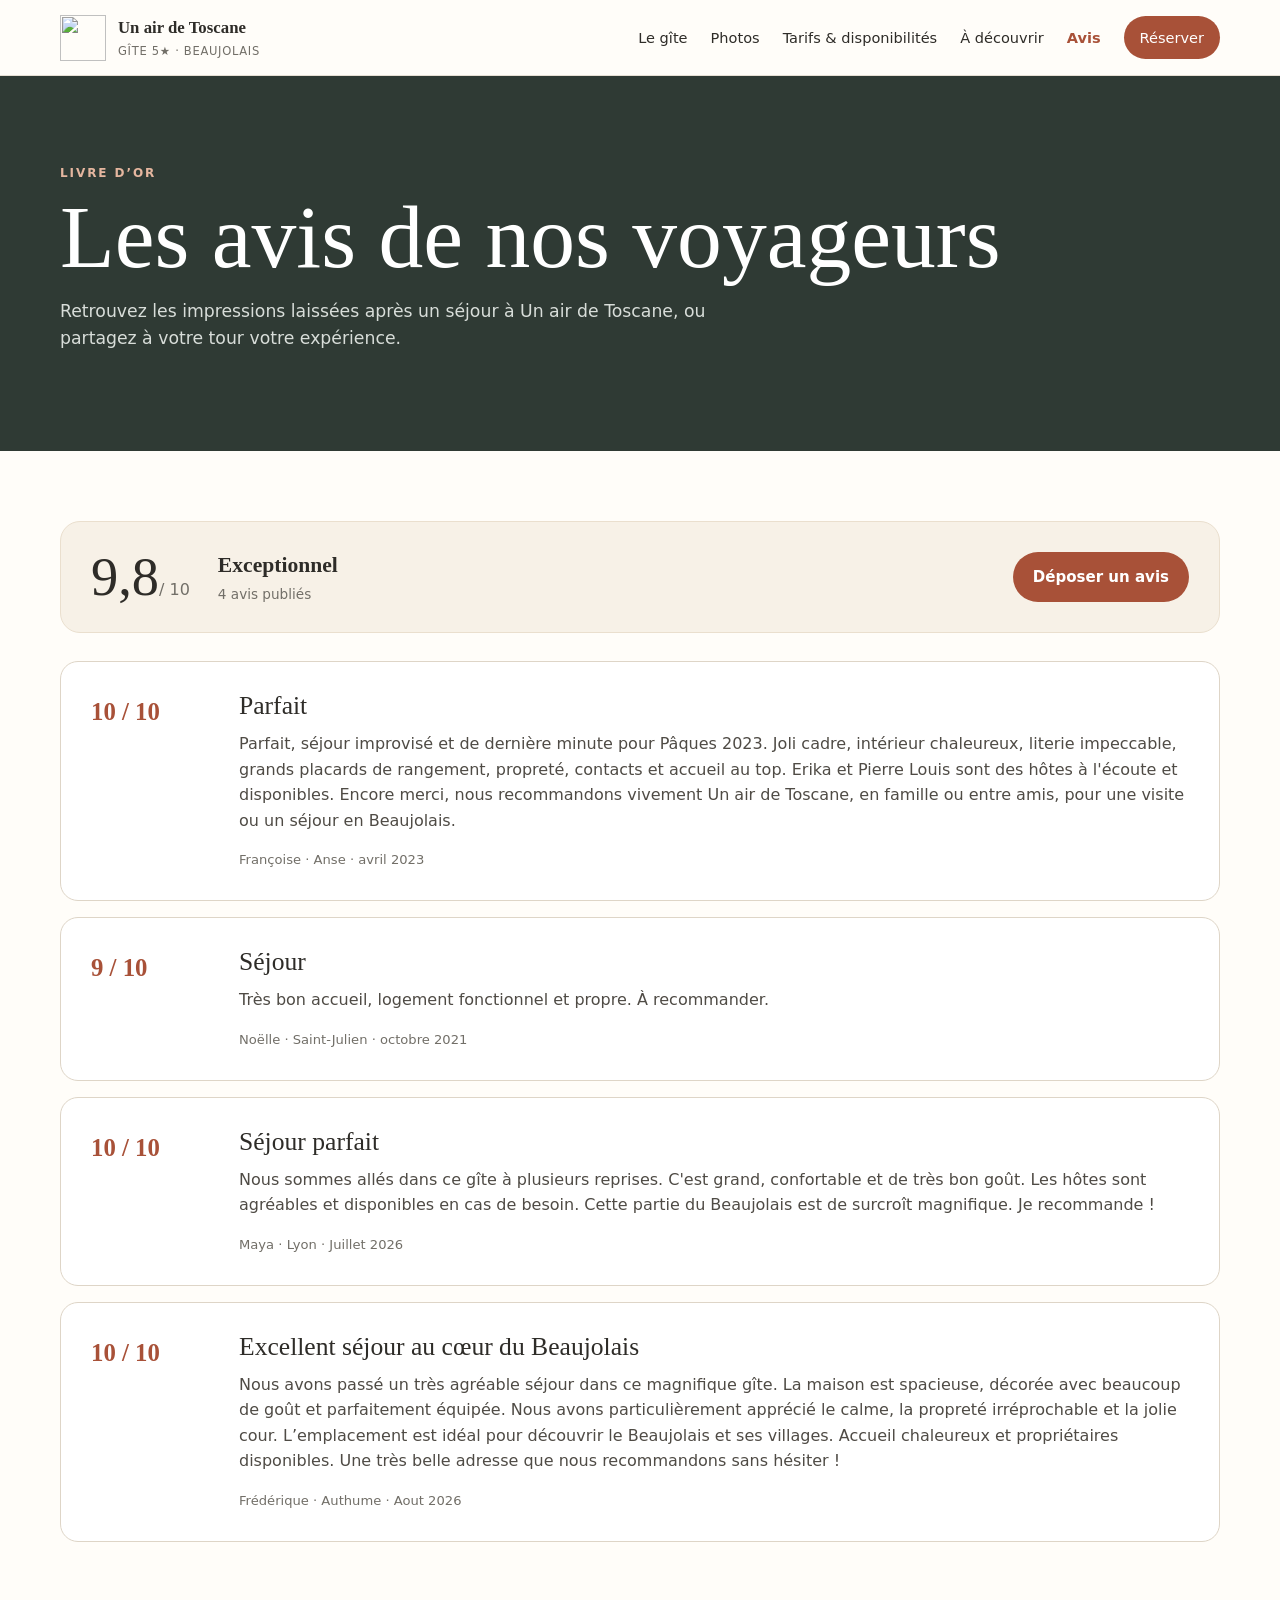
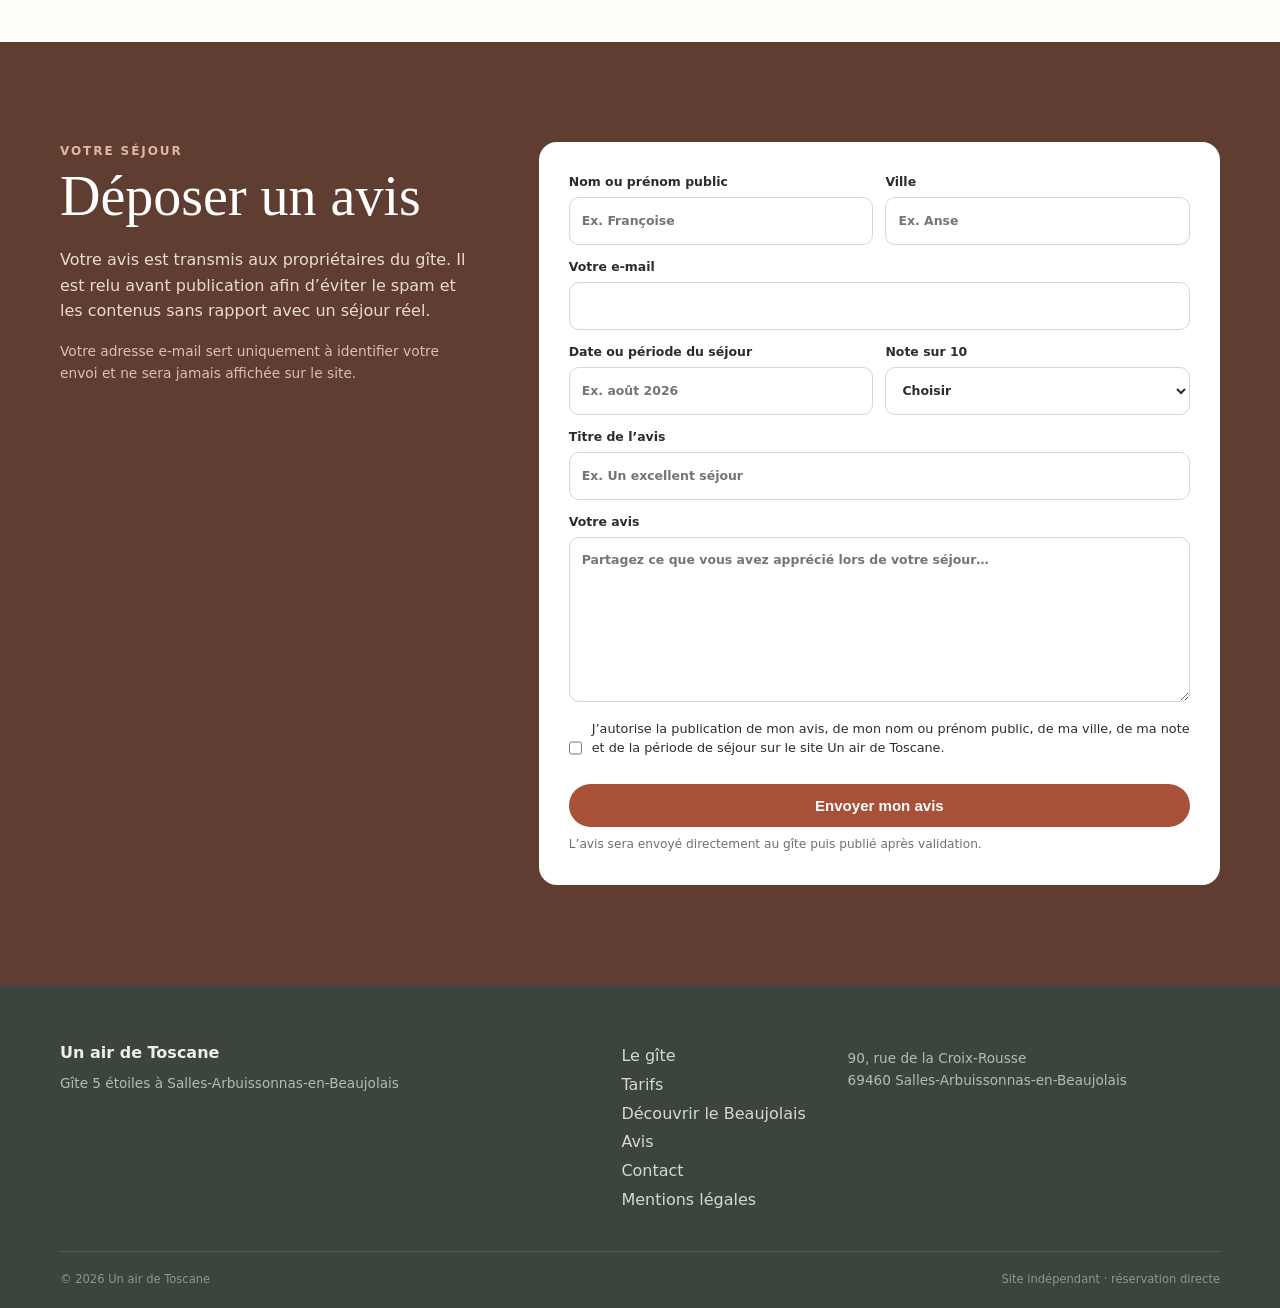
==== commit 45a3e251: "Add files via upload" ====
--- a/avis.html
+++ b/avis.html
@@ -11,14 +11,14 @@
   <meta property="og:title" content="Avis voyageurs – Gîte Un air de Toscane dans le Beaujolais">
   <meta property="og:description" content="Les avis des voyageurs du gîte Un air de Toscane à Salles-Arbuissonnas-en-Beaujolais.">
   <meta property="og:url" content="https://www.gite-unairdetoscane.fr/avis.html">
-  <meta property="og:image" content="https://www.gite-unairdetoscane.fr/assets/images/cour.png">
+  <meta property="og:image" content="https://www.gite-unairdetoscane.fr/assets/images/cour.webp">
   <link rel="icon" href="assets/favicon.svg" type="image/svg+xml">
   <link rel="stylesheet" href="styles.css">
 </head>
 <body>
   <header class="site-header" id="top">
     <a class="brand" href="index.html" aria-label="Accueil">
-      <span class="brand-mark">U</span>
+      <span class="brand-mark" aria-hidden="true"><img src="assets/logo-prieure.webp" alt=""></span>
       <span><strong>Un air de Toscane</strong><small>Gîte 5★ · Beaujolais</small></span>
     </a>
     <button class="nav-toggle" aria-label="Ouvrir le menu" aria-expanded="false">☰</button>
--- a/styles.css
+++ b/styles.css
@@ -1,5 +1,5 @@
-:root{--ink:#2e2c28;--muted:#726f68;--cream:#f7f1e7;--paper:#fffdf9;--terracotta:#a85138;--terracotta-dark:#7e3828;--olive:#68705a;--line:#ded5c7;--deep:#2f3a34;--shadow:0 18px 50px rgba(50,40,30,.12)}*{box-sizing:border-box}html{scroll-behavior:smooth}body{margin:0;background:var(--paper);color:var(--ink);font-family:Inter,ui-sans-serif,system-ui,-apple-system,BlinkMacSystemFont,"Segoe UI",sans-serif;line-height:1.6}h1,h2,h3,.brand strong{font-family:Georgia,"Times New Roman",serif}h2{font-size:clamp(2rem,4vw,3.4rem);line-height:1.08;margin:.3rem 0 1.3rem;font-weight:500}h3{font-size:1.35rem;margin:.2rem 0 .7rem}p{margin:.5rem 0 1rem}.wrap{width:min(1160px,calc(100% - 40px));margin:auto}.site-header{height:76px;position:sticky;top:0;z-index:50;display:flex;align-items:center;justify-content:space-between;padding:0 max(20px,calc((100vw - 1160px)/2));background:rgba(255,253,249,.94);backdrop-filter:blur(16px);border-bottom:1px solid rgba(222,213,199,.75)}.brand{display:flex;gap:12px;align-items:center;text-decoration:none;color:var(--ink)}.brand-mark{width:38px;height:38px;border-radius:50%;background:var(--terracotta);color:#fff;display:grid;place-items:center;font-family:Georgia;font-size:23px}.brand strong,.brand small{display:block}.brand strong{font-size:1.05rem}.brand small{font-size:.72rem;color:var(--muted);letter-spacing:.06em;text-transform:uppercase}.main-nav{display:flex;gap:23px;align-items:center}.main-nav a{text-decoration:none;color:var(--ink);font-size:.91rem}.main-nav a:hover{color:var(--terracotta)}.nav-cta{padding:10px 16px;border-radius:999px;background:var(--terracotta);color:#fff!important}.nav-toggle{display:none;background:none;border:0;font-size:25px}.hero{height:min(760px,calc(100vh - 76px));min-height:590px;position:relative;overflow:hidden;background:#775847}.hero-photo{position:absolute;inset:0}.hero-placeholder{background:linear-gradient(135deg,rgba(90,50,35,.25),rgba(47,58,52,.25)),radial-gradient(circle at 25% 30%,#d8aa78 0 10%,transparent 11%),linear-gradient(140deg,#bc8060 0 38%,#8f7357 38% 55%,#68705a 55% 100%)}.hero-placeholder:before{content:"";position:absolute;width:55%;height:52%;left:8%;bottom:0;background:linear-gradient(#d9986f,#b3684a);clip-path:polygon(0 35%,28% 0,100% 0,100% 100%,0 100%)}.hero-placeholder:after{content:"";position:absolute;width:34%;height:40%;right:7%;bottom:0;background:#c97a58;clip-path:polygon(0 25%,32% 0,100% 0,100% 100%,0 100%)}.placeholder-label{position:absolute;right:20px;bottom:20px;color:rgba(255,255,255,.78);font-size:.78rem;z-index:2}.hero-overlay{position:absolute;inset:0;background:linear-gradient(90deg,rgba(25,24,22,.7) 0%,rgba(25,24,22,.25) 55%,rgba(25,24,22,.08))}.hero-content{position:relative;z-index:2;width:min(1160px,calc(100% - 40px));margin:auto;padding-top:12vh;color:#fff}.rating-pill{display:inline-flex;align-items:center;gap:9px;padding:8px 13px;border:1px solid rgba(255,255,255,.4);border-radius:999px;background:rgba(255,255,255,.1);font-size:.78rem;letter-spacing:.08em}.rating-pill span{letter-spacing:.02em}.hero h1{font-size:clamp(3.2rem,7vw,6.8rem);line-height:.94;font-weight:400;margin:1.6rem 0 1.2rem;max-width:900px}.hero h1 em{font-weight:400}.hero p{max-width:650px;font-size:1.18rem;color:rgba(255,255,255,.88)}.hero-actions{display:flex;gap:12px;margin-top:2rem}.btn{appearance:none;border:0;text-decoration:none;border-radius:999px;padding:13px 20px;font-weight:650;cursor:pointer;display:inline-flex;justify-content:center;align-items:center;font-size:.94rem}.btn.primary{background:var(--terracotta);color:white}.btn.primary:hover{background:var(--terracotta-dark)}.btn.ghost{background:rgba(255,255,255,.12);color:#fff;border:1px solid rgba(255,255,255,.55)}.btn.secondary{background:var(--deep);color:#fff}.btn.full{width:100%}.quickfacts{margin-top:24px;position:relative;z-index:5;background:#fff;display:grid;grid-template-columns:repeat(5,1fr);box-shadow:var(--shadow);border-radius:18px;padding:20px}.quickfacts article{display:flex;gap:12px;align-items:center;padding:10px 16px;border-right:1px solid var(--line)}.quickfacts article:last-child{border-right:0}.quickfacts b,.quickfacts small{display:block}.quickfacts small{color:var(--muted);font-size:.78rem}.fact-icon{width:34px;height:34px;border-radius:50%;display:grid;place-items:center;background:var(--cream);color:var(--terracotta);font-weight:700}.section{padding:100px 0}.soft{background:var(--cream)}.eyebrow{text-transform:uppercase;letter-spacing:.16em;color:var(--terracotta);font-size:.75rem;font-weight:800}.eyebrow.light{color:#e5b69f}.intro-grid{display:grid;grid-template-columns:1.55fr .75fr;gap:80px;align-items:start}.lead{font-size:1.18rem;color:#4f4b45}.signature-card{background:var(--cream);border-radius:18px;padding:30px;border:1px solid #eadfce}.signature-card .tiny{display:block;color:var(--muted);text-transform:uppercase;letter-spacing:.14em;font-size:.7rem}.signature-card b{display:block;font-family:Georgia;font-size:2rem;margin:.45rem 0}.signature-card a{color:var(--terracotta);font-weight:700;text-decoration:none}.section-head{display:flex;justify-content:space-between;gap:60px;align-items:end;margin-bottom:36px}.section-head>p{max-width:470px;color:var(--muted)}.gallery{display:grid;grid-template-columns:1.1fr 1fr 1fr;grid-auto-rows:240px;gap:14px}.photo-placeholder{position:relative;overflow:hidden;border-radius:16px;background:linear-gradient(135deg,#c9a07f,#786d61)}.photo-placeholder:before{content:"";position:absolute;inset:0;background:linear-gradient(150deg,transparent 50%,rgba(0,0,0,.32))}.photo-placeholder figcaption{position:absolute;left:18px;bottom:14px;color:#fff;font-weight:700;z-index:2}.gallery .tall{grid-row:span 2}.gallery .wide{grid-column:span 2}.p1{background:linear-gradient(135deg,#bb7654,#806b50 50%,#58634f)}.p2{background:linear-gradient(145deg,#bf9a6c,#75523e)}.p3{background:linear-gradient(145deg,#c6ad8b,#85654f)}.p4{background:linear-gradient(145deg,#d6b37e,#98724a)}.p5{background:linear-gradient(145deg,#a8957a,#695f56)}.p6{background:linear-gradient(145deg,#d1b79b,#8d806e)}.amenities{display:grid;grid-template-columns:repeat(4,1fr);gap:18px;margin-top:36px}.amenities article{padding:28px;border:1px solid var(--line);border-radius:16px}.amenities p{color:var(--muted);font-size:.93rem}.booking-section{background:var(--deep);color:#fff}.booking-grid{display:grid;grid-template-columns:1fr .78fr;gap:70px;align-items:start}.booking-intro{color:#d5d7d2;max-width:650px}.date-search{display:grid;grid-template-columns:1fr 1fr auto;gap:10px;margin:28px 0}.date-search label,.request-form label{font-size:.78rem;font-weight:700}.date-search input,.request-form input,.request-form select,.request-form textarea{width:100%;border:1px solid rgba(255,255,255,.15);border-radius:10px;padding:12px;margin-top:5px;font:inherit;background:#fff;color:var(--ink)}.availability-result{min-height:38px;margin:8px 0 16px;color:#f0d8c8}.conditions-grid{display:grid;grid-template-columns:repeat(4,1fr);gap:10px;margin-top:24px}.conditions-grid div{padding:14px;border:1px solid rgba(255,255,255,.12);border-radius:12px}.conditions-grid span,.conditions-grid b{display:block}.conditions-grid span{font-size:.72rem;color:#bcc1bc}.conditions-grid b{margin-top:2px}.micro{font-size:.78rem;color:#b9bfba;margin-top:15px}.calendar-card{background:#fff;color:var(--ink);padding:25px;border-radius:18px;box-shadow:0 22px 60px rgba(0,0,0,.18)}.calendar-toolbar{display:flex;justify-content:space-between;align-items:center;margin-bottom:18px}.calendar-toolbar button{border:0;background:var(--cream);width:34px;height:34px;border-radius:50%;cursor:pointer}.calendar-week,.calendar{display:grid;grid-template-columns:repeat(7,1fr);gap:5px}.calendar-week span{text-align:center;font-size:.7rem;color:var(--muted);padding-bottom:8px}.day{aspect-ratio:1;display:grid;place-items:center;border-radius:8px;font-size:.82rem;background:#f5f1ea;position:relative}.day.other{opacity:.28}.day.booked{background:var(--terracotta);color:#fff;font-weight:800;box-shadow:inset 0 0 0 1px rgba(126,56,40,.28)}.day.today{outline:2px solid var(--terracotta)}.legend{display:flex;gap:18px;margin:18px 0 10px;font-size:.72rem;color:var(--muted)}.dot{display:inline-block;width:8px;height:8px;border-radius:50%;margin-right:5px}.dot.available{background:#d7d9ca}.dot.booked{background:#b8654d}.calendar-card small{color:var(--muted)}.discover-grid{display:grid;grid-template-columns:repeat(5,minmax(0,1fr));gap:14px}.discover-grid article{background:var(--cream);padding:25px;border-radius:16px}.discover-grid span{font-size:.72rem;color:var(--terracotta);font-weight:800}.discover-grid p{font-size:.9rem;color:var(--muted)}.map-card{margin-top:40px;border:1px solid var(--line);border-radius:18px;overflow:hidden;display:grid;grid-template-columns:.7fr 1.3fr;min-height:360px}.map-card>div{padding:40px;align-self:center}.map-card iframe{border:0;width:100%;height:100%;min-height:360px}.reviews-head h2{font-size:4rem}.reviews-head h2 .reviews-average{font-family:Georgia,"Times New Roman",serif;font-size:inherit;color:var(--ink);font-weight:500}.reviews-head h2 .reviews-outof{font-family:Georgia,"Times New Roman",serif;font-size:inherit;color:var(--ink);font-weight:500}.reviews-head h2 .reviews-label{font-family:Inter,ui-sans-serif,system-ui,sans-serif;font-size:1rem;color:var(--muted);font-weight:500;margin-left:.6rem}.reviews{display:grid;grid-template-columns:1fr 1fr;gap:18px}.reviews blockquote{margin:0;background:#fff;padding:32px;border-radius:18px;border:1px solid #eadfce}.reviews blockquote p{font-family:Georgia;font-size:1.25rem}.reviews footer{font-size:.8rem;color:var(--muted)}.stars{color:var(--terracotta);letter-spacing:.08em}.reserve{background:#5f3d31;color:#fff}.reserve-grid{display:grid;grid-template-columns:.8fr 1.2fr;gap:70px}.reserve h2{font-size:3.6rem}.reserve p{color:#eadbd4}.contact-direct{margin-top:35px}.contact-direct a{display:block;color:#fff;font-family:Georgia;font-size:2rem;text-decoration:none}.contact-direct small{display:block;max-width:420px;color:#d7c0b8}.request-form{background:#fff;color:var(--ink);padding:30px;border-radius:18px}.form-row{display:grid;grid-template-columns:1fr 1fr;gap:12px}.request-form label{display:block;margin-bottom:12px}.request-form input,.request-form select,.request-form textarea{border-color:var(--line)}.form-status{font-size:.76rem!important;color:var(--muted)!important;margin-bottom:0}.footer{background:#3b443d;color:#eee;padding:55px 0 20px}.footer-grid{display:grid;grid-template-columns:1.4fr .5fr 1fr;gap:40px}.footer a{display:block;color:#d7d8d5;text-decoration:none;margin:.2rem 0}.footer p{color:#b6bbb6;font-size:.85rem}.footer-bottom{border-top:1px solid rgba(255,255,255,.12);margin-top:35px;padding-top:18px;display:flex;justify-content:space-between;color:#8f958f;font-size:.72rem}@media(max-width:900px){.main-nav{display:none;position:absolute;top:76px;left:0;right:0;background:#fff;padding:20px;flex-direction:column;border-bottom:1px solid var(--line)}.main-nav.open{display:flex}.nav-toggle{display:block}.hero{min-height:650px}.quickfacts{grid-template-columns:1fr 1fr}.quickfacts article{border-right:0;border-bottom:1px solid var(--line)}.intro-grid,.booking-grid,.reserve-grid{grid-template-columns:1fr;gap:40px}.amenities,.discover-grid{grid-template-columns:1fr 1fr}.gallery{grid-template-columns:1fr 1fr}.gallery .wide{grid-column:span 1}.map-card{grid-template-columns:1fr}.section-head{align-items:start;flex-direction:column;gap:6px}.footer-grid{grid-template-columns:1fr 1fr}}@media(max-width:600px){.wrap{width:min(100% - 28px,1160px)}.site-header{height:68px}.hero{height:calc(100vh - 68px);min-height:600px}.hero-content{padding-top:10vh}.hero h1{font-size:3.5rem}.rating-pill span{display:none}.hero-actions{flex-direction:column;align-items:flex-start}.quickfacts{grid-template-columns:1fr;margin-top:16px}.section{padding:72px 0}.gallery{grid-template-columns:1fr;grid-auto-rows:220px}.gallery .tall{grid-row:span 1}.amenities,.discover-grid,.reviews{grid-template-columns:1fr}.date-search,.conditions-grid{grid-template-columns:1fr 1fr}.date-search button{grid-column:span 2}.conditions-grid{grid-template-columns:1fr 1fr}.map-card>div{padding:28px}.reviews-head h2{font-size:3rem}.reserve h2{font-size:2.7rem}.form-row{grid-template-columns:1fr}.footer-grid{grid-template-columns:1fr}.footer-bottom{flex-direction:column;gap:6px}}
-.hero-real{background-image:linear-gradient(90deg,rgba(19,28,21,.18),rgba(19,28,21,.04)),url('assets/images/cour.png');background-size:cover;background-position:center}
+:root{--ink:#2e2c28;--muted:#726f68;--cream:#f7f1e7;--paper:#fffdf9;--terracotta:#a85138;--terracotta-dark:#7e3828;--olive:#68705a;--line:#ded5c7;--deep:#2f3a34;--shadow:0 18px 50px rgba(50,40,30,.12)}*{box-sizing:border-box}html{scroll-behavior:smooth}body{margin:0;background:var(--paper);color:var(--ink);font-family:Inter,ui-sans-serif,system-ui,-apple-system,BlinkMacSystemFont,"Segoe UI",sans-serif;line-height:1.6}h1,h2,h3,.brand strong{font-family:Georgia,"Times New Roman",serif}h2{font-size:clamp(2rem,4vw,3.4rem);line-height:1.08;margin:.3rem 0 1.3rem;font-weight:500}h3{font-size:1.35rem;margin:.2rem 0 .7rem}p{margin:.5rem 0 1rem}.wrap{width:min(1160px,calc(100% - 40px));margin:auto}.site-header{height:76px;position:sticky;top:0;z-index:50;display:flex;align-items:center;justify-content:space-between;padding:0 max(20px,calc((100vw - 1160px)/2));background:rgba(255,253,249,.94);backdrop-filter:blur(16px);border-bottom:1px solid rgba(222,213,199,.75)}.brand{display:flex;gap:12px;align-items:center;text-decoration:none;color:var(--ink)}.brand-mark{width:46px;height:46px;display:grid;place-items:center;flex:0 0 46px}.brand-mark img{display:block;width:100%;height:100%;object-fit:contain}.brand strong,.brand small{display:block}.brand strong{font-size:1.05rem}.brand small{font-size:.72rem;color:var(--muted);letter-spacing:.06em;text-transform:uppercase}.main-nav{display:flex;gap:23px;align-items:center}.main-nav a{text-decoration:none;color:var(--ink);font-size:.91rem}.main-nav a:hover{color:var(--terracotta)}.nav-cta{padding:10px 16px;border-radius:999px;background:var(--terracotta);color:#fff!important}.nav-toggle{display:none;background:none;border:0;font-size:25px}.hero{height:min(760px,calc(100vh - 76px));min-height:590px;position:relative;overflow:hidden;background:#775847}.hero-photo{position:absolute;inset:0}.hero-placeholder{background:linear-gradient(135deg,rgba(90,50,35,.25),rgba(47,58,52,.25)),radial-gradient(circle at 25% 30%,#d8aa78 0 10%,transparent 11%),linear-gradient(140deg,#bc8060 0 38%,#8f7357 38% 55%,#68705a 55% 100%)}.hero-placeholder:before{content:"";position:absolute;width:55%;height:52%;left:8%;bottom:0;background:linear-gradient(#d9986f,#b3684a);clip-path:polygon(0 35%,28% 0,100% 0,100% 100%,0 100%)}.hero-placeholder:after{content:"";position:absolute;width:34%;height:40%;right:7%;bottom:0;background:#c97a58;clip-path:polygon(0 25%,32% 0,100% 0,100% 100%,0 100%)}.placeholder-label{position:absolute;right:20px;bottom:20px;color:rgba(255,255,255,.78);font-size:.78rem;z-index:2}.hero-overlay{position:absolute;inset:0;background:linear-gradient(90deg,rgba(25,24,22,.7) 0%,rgba(25,24,22,.25) 55%,rgba(25,24,22,.08))}.hero-content{position:relative;z-index:2;width:min(1160px,calc(100% - 40px));margin:auto;padding-top:12vh;color:#fff}.rating-pill{display:inline-flex;align-items:center;gap:9px;padding:8px 13px;border:1px solid rgba(255,255,255,.4);border-radius:999px;background:rgba(255,255,255,.1);font-size:.78rem;letter-spacing:.08em}.rating-pill span{letter-spacing:.02em}.hero h1{font-size:clamp(3.2rem,7vw,6.8rem);line-height:.94;font-weight:400;margin:1.6rem 0 1.2rem;max-width:900px}.hero h1 em{font-weight:400}.hero p{max-width:650px;font-size:1.18rem;color:rgba(255,255,255,.88)}.hero-actions{display:flex;gap:12px;margin-top:2rem}.btn{appearance:none;border:0;text-decoration:none;border-radius:999px;padding:13px 20px;font-weight:650;cursor:pointer;display:inline-flex;justify-content:center;align-items:center;font-size:.94rem}.btn.primary{background:var(--terracotta);color:white}.btn.primary:hover{background:var(--terracotta-dark)}.btn.ghost{background:rgba(255,255,255,.12);color:#fff;border:1px solid rgba(255,255,255,.55)}.btn.secondary{background:var(--deep);color:#fff}.btn.full{width:100%}.quickfacts{margin-top:24px;position:relative;z-index:5;background:#fff;display:grid;grid-template-columns:repeat(5,1fr);box-shadow:var(--shadow);border-radius:18px;padding:20px}.quickfacts article{display:flex;gap:12px;align-items:center;padding:10px 16px;border-right:1px solid var(--line)}.quickfacts article:last-child{border-right:0}.quickfacts b,.quickfacts small{display:block}.quickfacts small{color:var(--muted);font-size:.78rem}.fact-icon{width:34px;height:34px;border-radius:50%;display:grid;place-items:center;background:var(--cream);color:var(--terracotta);font-weight:700}.section{padding:100px 0}.soft{background:var(--cream)}.eyebrow{text-transform:uppercase;letter-spacing:.16em;color:var(--terracotta);font-size:.75rem;font-weight:800}.eyebrow.light{color:#e5b69f}.intro-grid{display:grid;grid-template-columns:1.55fr .75fr;gap:80px;align-items:start}.lead{font-size:1.18rem;color:#4f4b45}.signature-card{background:var(--cream);border-radius:18px;padding:30px;border:1px solid #eadfce}.signature-card .tiny{display:block;color:var(--muted);text-transform:uppercase;letter-spacing:.14em;font-size:.7rem}.signature-card b{display:block;font-family:Georgia;font-size:2rem;margin:.45rem 0}.signature-card a{color:var(--terracotta);font-weight:700;text-decoration:none}.section-head{display:flex;justify-content:space-between;gap:60px;align-items:end;margin-bottom:36px}.section-head>p{max-width:470px;color:var(--muted)}.gallery{display:grid;grid-template-columns:1.1fr 1fr 1fr;grid-auto-rows:240px;gap:14px}.photo-placeholder{position:relative;overflow:hidden;border-radius:16px;background:linear-gradient(135deg,#c9a07f,#786d61)}.photo-placeholder:before{content:"";position:absolute;inset:0;background:linear-gradient(150deg,transparent 50%,rgba(0,0,0,.32))}.photo-placeholder figcaption{position:absolute;left:18px;bottom:14px;color:#fff;font-weight:700;z-index:2}.gallery .tall{grid-row:span 2}.gallery .wide{grid-column:span 2}.p1{background:linear-gradient(135deg,#bb7654,#806b50 50%,#58634f)}.p2{background:linear-gradient(145deg,#bf9a6c,#75523e)}.p3{background:linear-gradient(145deg,#c6ad8b,#85654f)}.p4{background:linear-gradient(145deg,#d6b37e,#98724a)}.p5{background:linear-gradient(145deg,#a8957a,#695f56)}.p6{background:linear-gradient(145deg,#d1b79b,#8d806e)}.amenities{display:grid;grid-template-columns:repeat(4,1fr);gap:18px;margin-top:36px}.amenities article{padding:28px;border:1px solid var(--line);border-radius:16px}.amenities p{color:var(--muted);font-size:.93rem}.booking-section{background:var(--deep);color:#fff}.booking-grid{display:grid;grid-template-columns:1fr .78fr;gap:70px;align-items:start}.booking-intro{color:#d5d7d2;max-width:650px}.date-search{display:grid;grid-template-columns:1fr 1fr auto;gap:10px;margin:28px 0}.date-search label,.request-form label{font-size:.78rem;font-weight:700}.date-search input,.request-form input,.request-form select,.request-form textarea{width:100%;border:1px solid rgba(255,255,255,.15);border-radius:10px;padding:12px;margin-top:5px;font:inherit;background:#fff;color:var(--ink)}.availability-result{min-height:38px;margin:8px 0 16px;color:#f0d8c8}.conditions-grid{display:grid;grid-template-columns:repeat(4,1fr);gap:10px;margin-top:24px}.conditions-grid div{padding:14px;border:1px solid rgba(255,255,255,.12);border-radius:12px}.conditions-grid span,.conditions-grid b{display:block}.conditions-grid span{font-size:.72rem;color:#bcc1bc}.conditions-grid b{margin-top:2px}.micro{font-size:.78rem;color:#b9bfba;margin-top:15px}.calendar-card{background:#fff;color:var(--ink);padding:25px;border-radius:18px;box-shadow:0 22px 60px rgba(0,0,0,.18)}.calendar-toolbar{display:flex;justify-content:space-between;align-items:center;margin-bottom:18px}.calendar-toolbar button{border:0;background:var(--cream);width:34px;height:34px;border-radius:50%;cursor:pointer}.calendar-week,.calendar{display:grid;grid-template-columns:repeat(7,1fr);gap:5px}.calendar-week span{text-align:center;font-size:.7rem;color:var(--muted);padding-bottom:8px}.day{aspect-ratio:1;display:grid;place-items:center;border-radius:8px;font-size:.82rem;background:#f5f1ea;position:relative}.day.other{opacity:.28}.day.booked{background:var(--terracotta);color:#fff;font-weight:800;box-shadow:inset 0 0 0 1px rgba(126,56,40,.28)}.day.today{outline:2px solid var(--terracotta)}.legend{display:flex;gap:18px;margin:18px 0 10px;font-size:.72rem;color:var(--muted)}.dot{display:inline-block;width:8px;height:8px;border-radius:50%;margin-right:5px}.dot.available{background:#d7d9ca}.dot.booked{background:#b8654d}.calendar-card small{color:var(--muted)}.discover-grid{display:grid;grid-template-columns:repeat(5,minmax(0,1fr));gap:14px}.discover-grid article{background:var(--cream);padding:25px;border-radius:16px}.discover-grid span{font-size:.72rem;color:var(--terracotta);font-weight:800}.discover-grid p{font-size:.9rem;color:var(--muted)}.map-card{margin-top:40px;border:1px solid var(--line);border-radius:18px;overflow:hidden;display:grid;grid-template-columns:.7fr 1.3fr;min-height:360px}.map-card>div{padding:40px;align-self:center}.map-card iframe{border:0;width:100%;height:100%;min-height:360px}.reviews-head h2{font-size:4rem}.reviews-head h2 .reviews-average{font-family:Georgia,"Times New Roman",serif;font-size:inherit;color:var(--ink);font-weight:500}.reviews-head h2 .reviews-outof{font-family:Georgia,"Times New Roman",serif;font-size:inherit;color:var(--ink);font-weight:500}.reviews-head h2 .reviews-label{font-family:Inter,ui-sans-serif,system-ui,sans-serif;font-size:1rem;color:var(--muted);font-weight:500;margin-left:.6rem}.reviews{display:grid;grid-template-columns:1fr 1fr;gap:18px}.reviews blockquote{margin:0;background:#fff;padding:32px;border-radius:18px;border:1px solid #eadfce}.reviews blockquote p{font-family:Georgia;font-size:1.25rem}.reviews footer{font-size:.8rem;color:var(--muted)}.stars{color:var(--terracotta);letter-spacing:.08em}.reserve{background:#5f3d31;color:#fff}.reserve-grid{display:grid;grid-template-columns:.8fr 1.2fr;gap:70px}.reserve h2{font-size:3.6rem}.reserve p{color:#eadbd4}.contact-direct{margin-top:35px}.contact-direct a{display:block;color:#fff;font-family:Georgia;font-size:2rem;text-decoration:none}.contact-direct small{display:block;max-width:420px;color:#d7c0b8}.request-form{background:#fff;color:var(--ink);padding:30px;border-radius:18px}.form-row{display:grid;grid-template-columns:1fr 1fr;gap:12px}.request-form label{display:block;margin-bottom:12px}.request-form input,.request-form select,.request-form textarea{border-color:var(--line)}.form-status{font-size:.76rem!important;color:var(--muted)!important;margin-bottom:0}.footer{background:#3b443d;color:#eee;padding:55px 0 20px}.footer-grid{display:grid;grid-template-columns:1.4fr .5fr 1fr;gap:40px}.footer a{display:block;color:#d7d8d5;text-decoration:none;margin:.2rem 0}.footer p{color:#b6bbb6;font-size:.85rem}.footer-bottom{border-top:1px solid rgba(255,255,255,.12);margin-top:35px;padding-top:18px;display:flex;justify-content:space-between;color:#8f958f;font-size:.72rem}@media(max-width:900px){.main-nav{display:none;position:absolute;top:76px;left:0;right:0;background:#fff;padding:20px;flex-direction:column;border-bottom:1px solid var(--line)}.main-nav.open{display:flex}.nav-toggle{display:block}.hero{min-height:650px}.quickfacts{grid-template-columns:1fr 1fr}.quickfacts article{border-right:0;border-bottom:1px solid var(--line)}.intro-grid,.booking-grid,.reserve-grid{grid-template-columns:1fr;gap:40px}.amenities,.discover-grid{grid-template-columns:1fr 1fr}.gallery{grid-template-columns:1fr 1fr}.gallery .wide{grid-column:span 1}.map-card{grid-template-columns:1fr}.section-head{align-items:start;flex-direction:column;gap:6px}.footer-grid{grid-template-columns:1fr 1fr}}@media(max-width:600px){.wrap{width:min(100% - 28px,1160px)}.site-header{height:68px}.brand{gap:10px}.brand-mark{width:42px;height:42px;flex-basis:42px}.hero{height:calc(100vh - 68px);min-height:600px}.hero-content{padding-top:10vh}.hero h1{font-size:3.5rem}.rating-pill span{display:none}.hero-actions{flex-direction:column;align-items:flex-start}.quickfacts{grid-template-columns:1fr;margin-top:16px}.section{padding:72px 0}.gallery{grid-template-columns:1fr;grid-auto-rows:220px}.gallery .tall{grid-row:span 1}.amenities,.discover-grid,.reviews{grid-template-columns:1fr}.date-search,.conditions-grid{grid-template-columns:1fr 1fr}.date-search button{grid-column:span 2}.conditions-grid{grid-template-columns:1fr 1fr}.map-card>div{padding:28px}.reviews-head h2{font-size:3rem}.reserve h2{font-size:2.7rem}.form-row{grid-template-columns:1fr}.footer-grid{grid-template-columns:1fr}.footer-bottom{flex-direction:column;gap:6px}}
+.hero-real{background-image:linear-gradient(90deg,rgba(19,28,21,.18),rgba(19,28,21,.04)),url('assets/images/cour.webp');background-size:cover;background-position:center}
 .gallery-real figure{position:relative;overflow:hidden;background:#ddd;min-height:260px}
 .gallery-real figure img{width:100%;height:100%;object-fit:cover;display:block;transition:transform .35s ease}
 .gallery-real figure:hover img{transform:scale(1.025)}
@@ -459,3 +459,125 @@
     pointer-events:none!important;
   }
 }
+
+
+/* V4.36 — PC uniquement :
+   ancrer le calendrier natif sur le coin bas gauche du champ date
+   au lieu du coin bas droit. Aucun changement mobile. */
+@media (min-width:901px){
+  .mobile-date-box input[type="date"]{
+    left:0!important;
+    right:auto!important;
+    bottom:0!important;
+  }
+}
+
+
+/* V4.37 — calendrier PC positionné juste sous le champ */
+.desktop-date-picker{
+  position:absolute;
+  z-index:10000;
+  width:300px;
+  box-sizing:border-box;
+  padding:12px;
+  border:1px solid #cfcfcf;
+  border-radius:10px;
+  background:#fff;
+  color:#171717;
+  box-shadow:0 10px 30px rgba(0,0,0,.18);
+  font-family:Inter,ui-sans-serif,system-ui,-apple-system,BlinkMacSystemFont,"Segoe UI",sans-serif;
+}
+.desktop-date-picker[hidden]{display:none!important;}
+.ddp-head{
+  display:grid;
+  grid-template-columns:36px 1fr 36px;
+  align-items:center;
+  gap:4px;
+  margin-bottom:8px;
+}
+.ddp-title{
+  text-align:center;
+  font-size:14px;
+}
+.ddp-prev,.ddp-next{
+  width:36px;
+  height:34px;
+  border:0;
+  border-radius:8px;
+  background:#f4f1ec;
+  color:#222;
+  font-size:24px;
+  line-height:1;
+  cursor:pointer;
+}
+.ddp-week,.ddp-days{
+  display:grid;
+  grid-template-columns:repeat(7,1fr);
+  gap:2px;
+}
+.ddp-week{
+  margin-bottom:4px;
+  font-size:12px;
+  text-align:center;
+  color:#666;
+}
+.ddp-week span{
+  padding:4px 0;
+}
+.ddp-day{
+  height:34px;
+  border:0;
+  border-radius:7px;
+  background:transparent;
+  color:#222;
+  cursor:pointer;
+  font-size:13px;
+}
+.ddp-day:hover{
+  background:#f1eee9;
+}
+.ddp-day.is-other{
+  color:#aaa;
+}
+.ddp-day.is-today{
+  outline:1px solid #b75536;
+}
+.ddp-day.is-selected{
+  background:#b75536;
+  color:#fff;
+}
+.ddp-day:disabled{
+  color:#ccc;
+  cursor:not-allowed;
+}
+.ddp-foot{
+  display:flex;
+  justify-content:space-between;
+  gap:10px;
+  margin-top:8px;
+}
+.ddp-foot button{
+  border:0;
+  background:transparent;
+  color:#b75536;
+  font-weight:700;
+  cursor:pointer;
+  padding:6px 2px;
+}
+
+/* Sur mobile, le calendrier maison n'est jamais affiché */
+@media (max-width:900px){
+  .desktop-date-picker{display:none!important;}
+}
+
+/* V4.38 — pictogrammes plus explicites dans le bandeau principal */
+.fact-icon-svg svg{
+  width:18px;
+  height:18px;
+  display:block;
+  fill:none;
+  stroke:currentColor;
+  stroke-width:1.8;
+  stroke-linecap:round;
+  stroke-linejoin:round;
+}
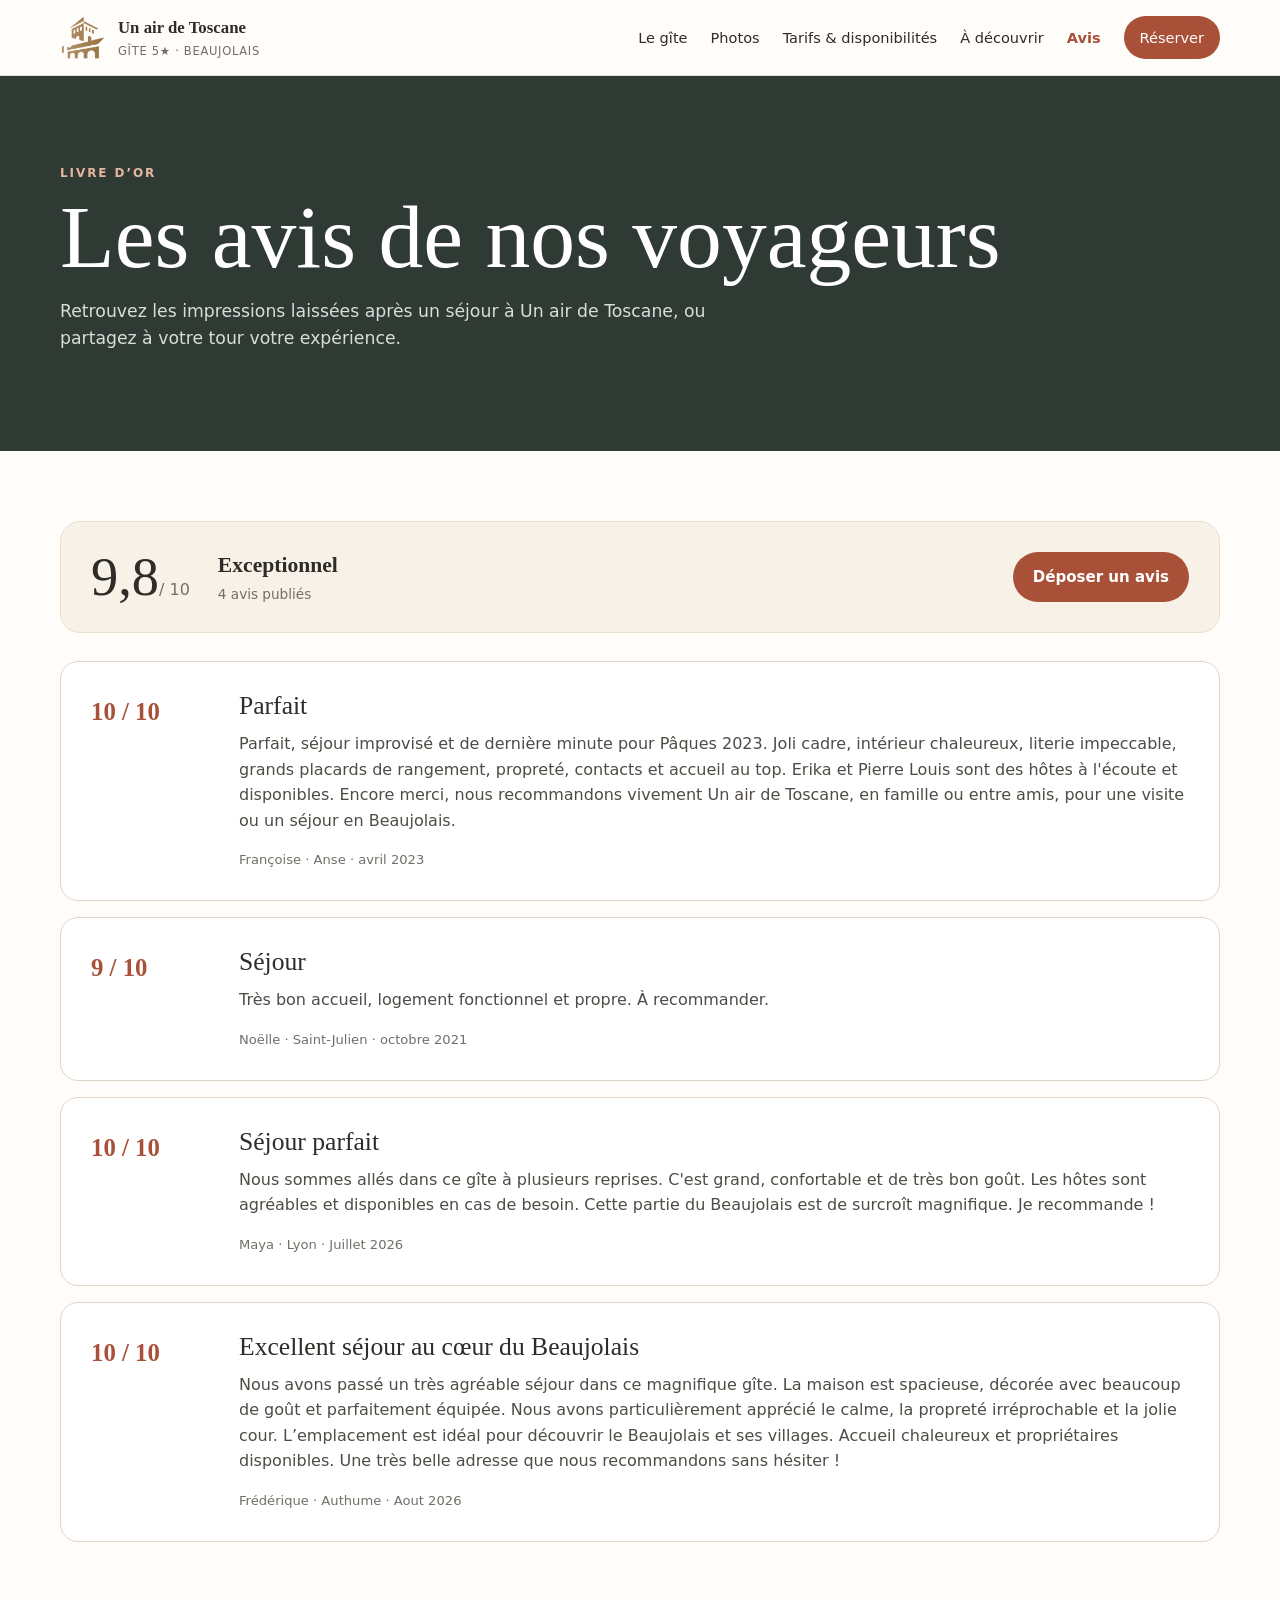
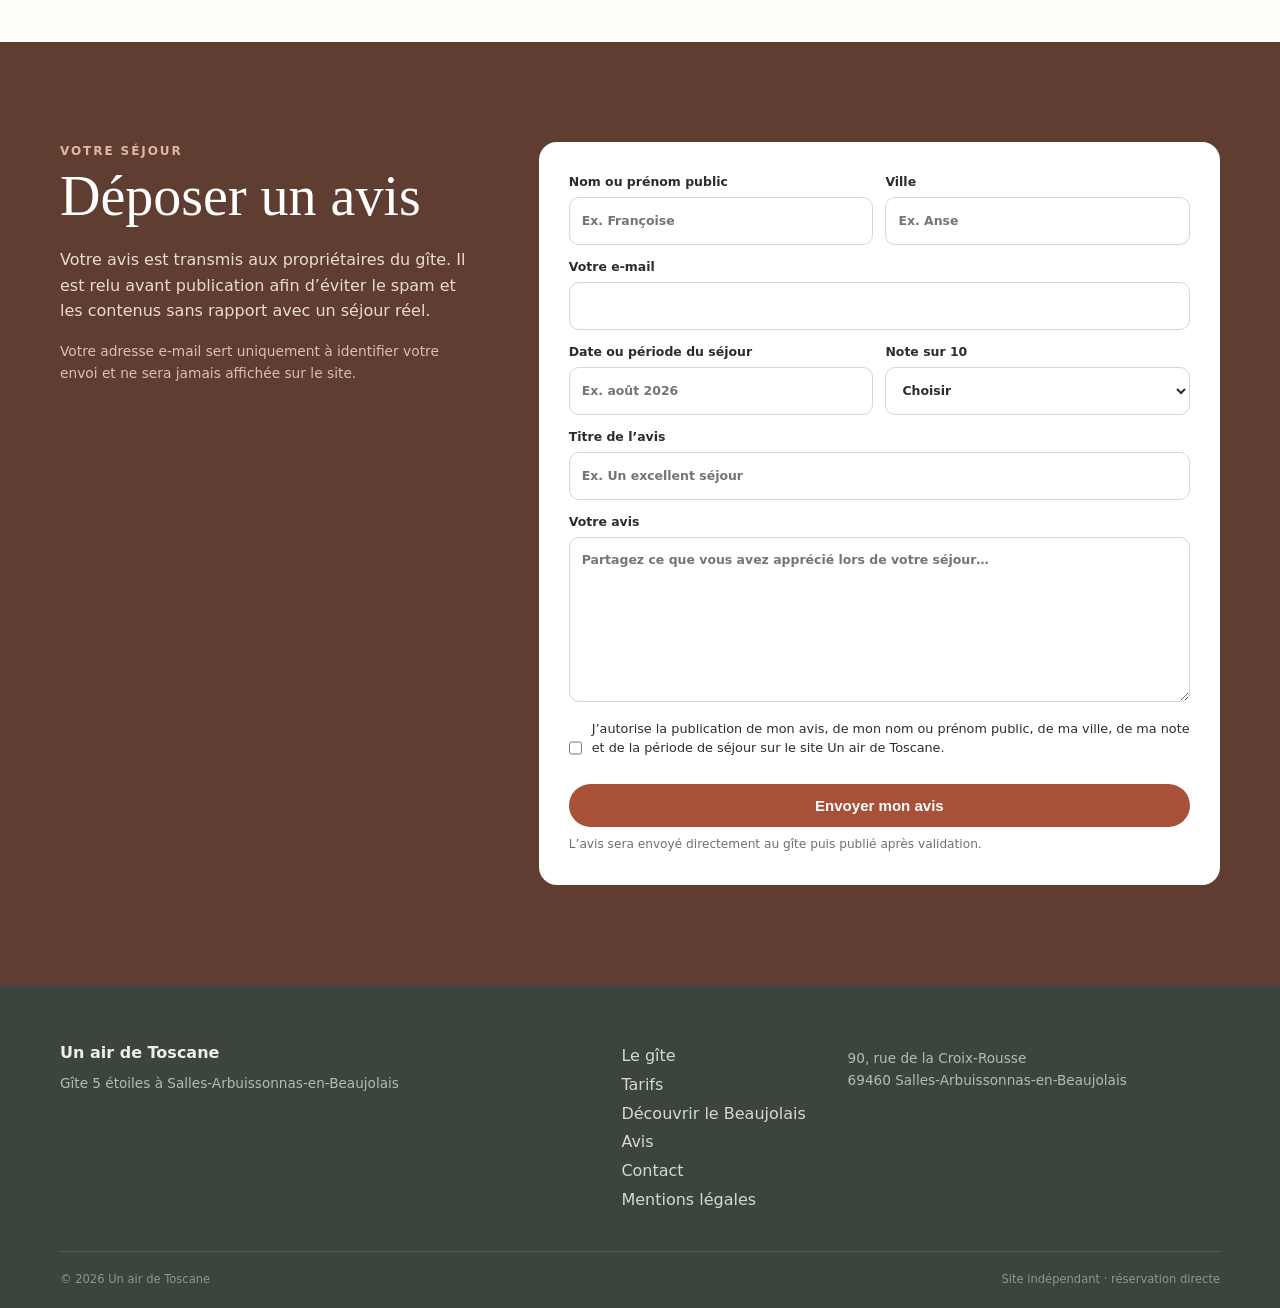
==== commit 7b66d9f0: "Add files via upload" ====
--- a/avis.html
+++ b/avis.html
@@ -12,7 +12,8 @@
   <meta property="og:description" content="Les avis des voyageurs du gîte Un air de Toscane à Salles-Arbuissonnas-en-Beaujolais.">
   <meta property="og:url" content="https://www.gite-unairdetoscane.fr/avis.html">
   <meta property="og:image" content="https://www.gite-unairdetoscane.fr/assets/images/cour.webp">
-  <link rel="icon" href="assets/favicon.svg" type="image/svg+xml">
+  <link rel="icon" href="assets/favicon.png?v=4.44" type="image/png">
+  <link rel="apple-touch-icon" href="assets/apple-touch-icon.png?v=4.44">
   <link rel="stylesheet" href="styles.css">
 </head>
 <body>
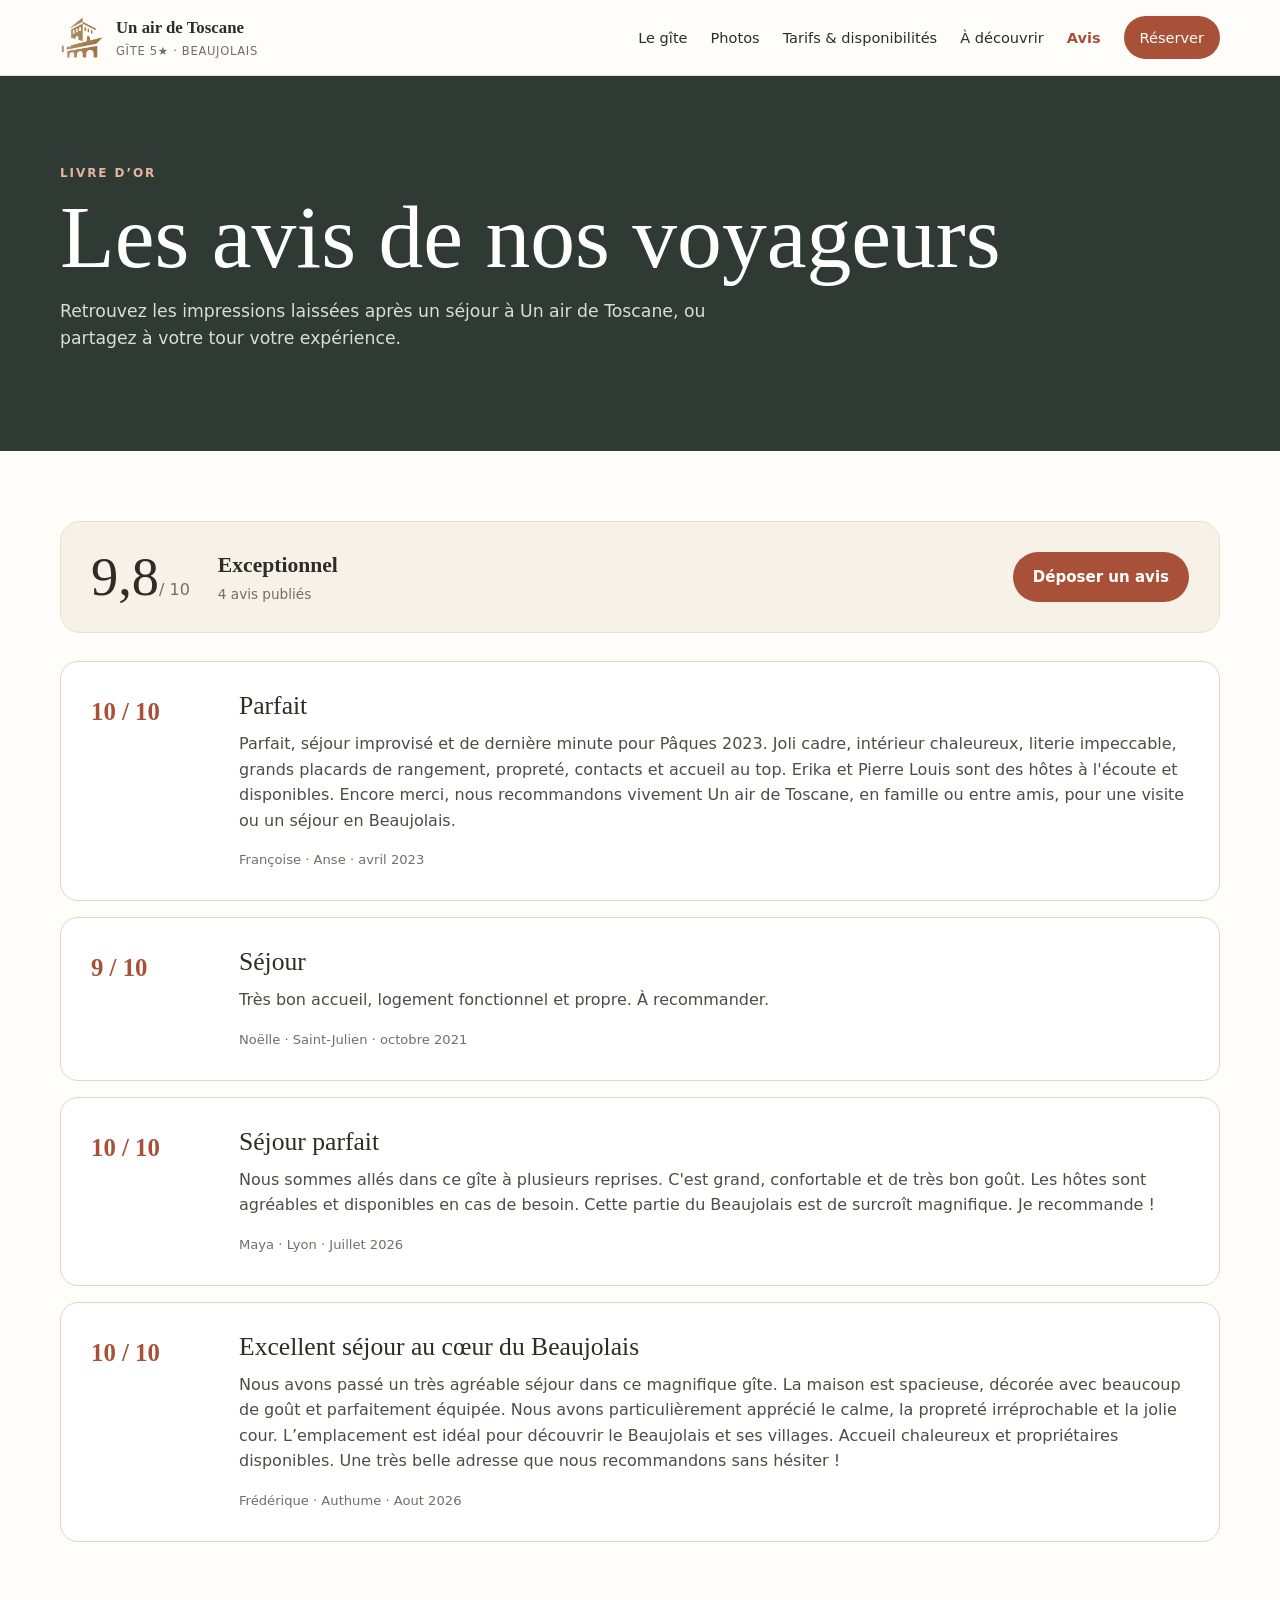
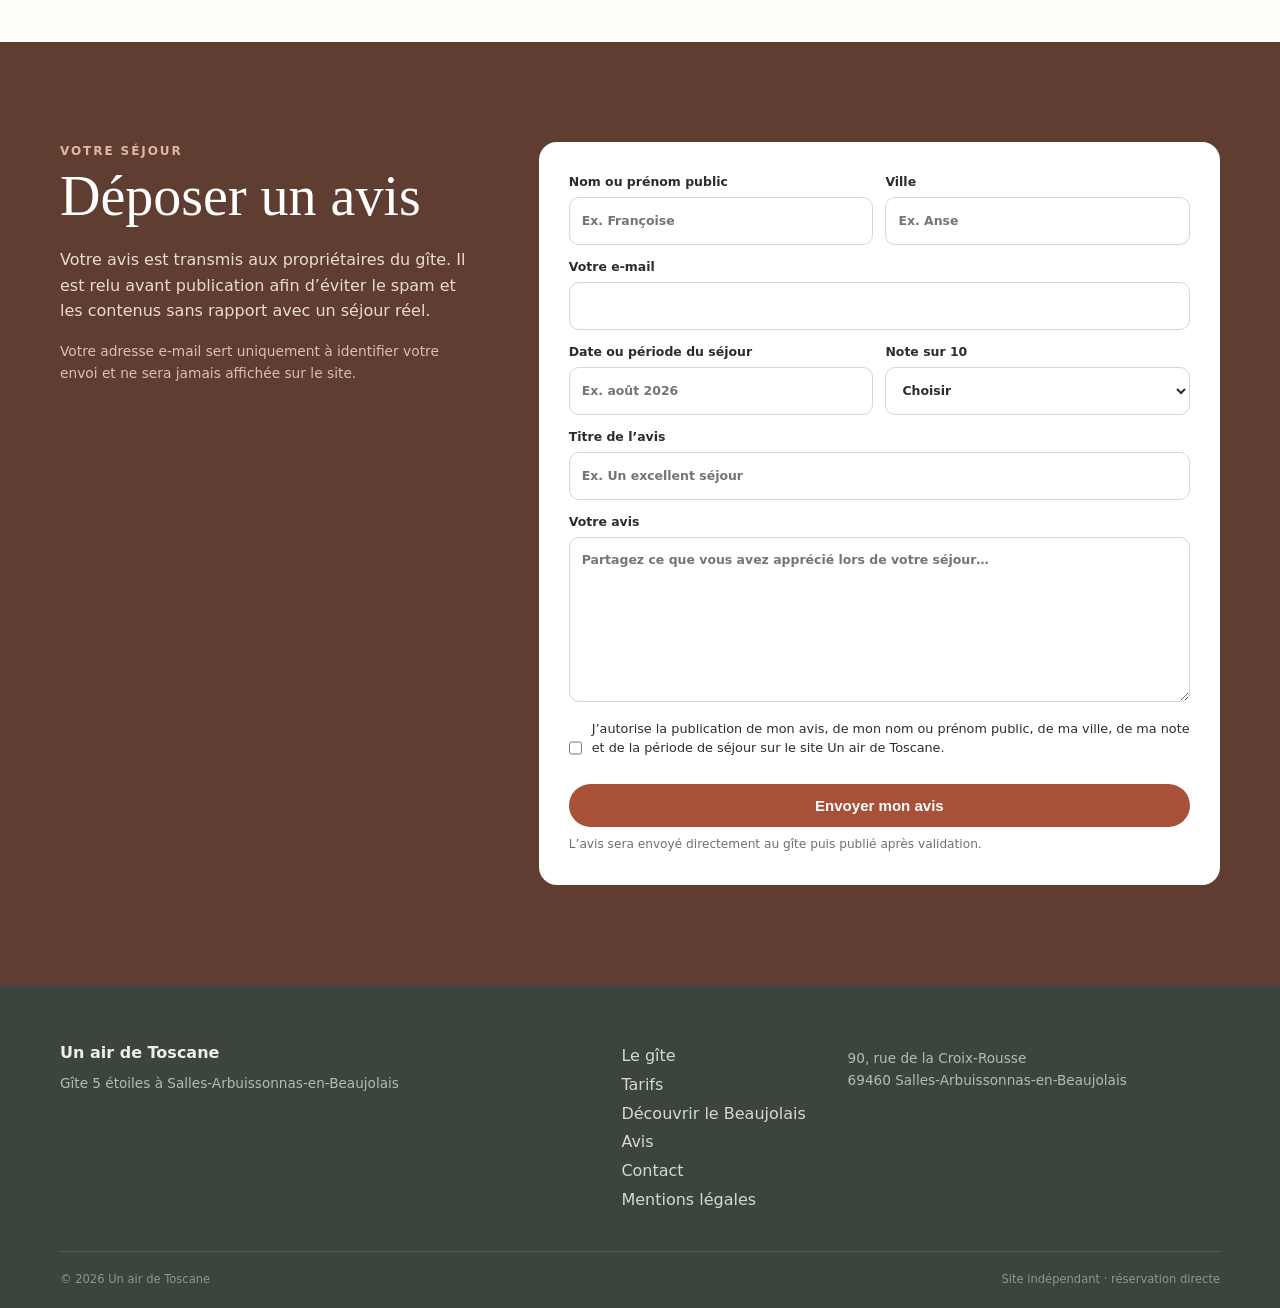
==== commit 3c694f25: "Add files via upload" ====
--- a/avis.html
+++ b/avis.html
@@ -6,20 +6,19 @@
   <title>Avis voyageurs – Gîte Un air de Toscane dans le Beaujolais</title>
   <meta name="description" content="Consultez les avis des voyageurs du gîte 5 étoiles Un air de Toscane à Salles-Arbuissonnas-en-Beaujolais et partagez votre expérience après votre séjour.">
   <meta name="robots" content="index,follow,max-image-preview:large,max-snippet:-1">
-  <link rel="canonical" href="https://www.gite-unairdetoscane.fr/avis.html">
+  <link rel="canonical" href="https://www.unairdetoscane-gite.fr/avis.html">
   <meta property="og:locale" content="fr_FR"><meta property="og:type" content="website"><meta property="og:site_name" content="Un air de Toscane">
   <meta property="og:title" content="Avis voyageurs – Gîte Un air de Toscane dans le Beaujolais">
   <meta property="og:description" content="Les avis des voyageurs du gîte Un air de Toscane à Salles-Arbuissonnas-en-Beaujolais.">
-  <meta property="og:url" content="https://www.gite-unairdetoscane.fr/avis.html">
-  <meta property="og:image" content="https://www.gite-unairdetoscane.fr/assets/images/cour.webp">
-  <link rel="icon" href="assets/favicon.png?v=4.44" type="image/png">
-  <link rel="apple-touch-icon" href="assets/apple-touch-icon.png?v=4.44">
+  <meta property="og:url" content="https://www.unairdetoscane-gite.fr/avis.html">
+  <meta property="og:image" content="https://www.unairdetoscane-gite.fr/assets/images/cour.webp">
+  <link rel="icon" href="assets/favicon-prieure.png?v=445" type="image/png">
   <link rel="stylesheet" href="styles.css">
 </head>
 <body>
   <header class="site-header" id="top">
     <a class="brand" href="index.html" aria-label="Accueil">
-      <span class="brand-mark" aria-hidden="true"><img src="assets/logo-prieure.webp" alt=""></span>
+      <span class="brand-mark"><img src="assets/logo-prieure.webp" alt="" width="44" height="44"></span>
       <span><strong>Un air de Toscane</strong><small>Gîte 5★ · Beaujolais</small></span>
     </a>
     <button class="nav-toggle" aria-label="Ouvrir le menu" aria-expanded="false">☰</button>
--- a/styles.css
+++ b/styles.css
@@ -1,4 +1,4 @@
-:root{--ink:#2e2c28;--muted:#726f68;--cream:#f7f1e7;--paper:#fffdf9;--terracotta:#a85138;--terracotta-dark:#7e3828;--olive:#68705a;--line:#ded5c7;--deep:#2f3a34;--shadow:0 18px 50px rgba(50,40,30,.12)}*{box-sizing:border-box}html{scroll-behavior:smooth}body{margin:0;background:var(--paper);color:var(--ink);font-family:Inter,ui-sans-serif,system-ui,-apple-system,BlinkMacSystemFont,"Segoe UI",sans-serif;line-height:1.6}h1,h2,h3,.brand strong{font-family:Georgia,"Times New Roman",serif}h2{font-size:clamp(2rem,4vw,3.4rem);line-height:1.08;margin:.3rem 0 1.3rem;font-weight:500}h3{font-size:1.35rem;margin:.2rem 0 .7rem}p{margin:.5rem 0 1rem}.wrap{width:min(1160px,calc(100% - 40px));margin:auto}.site-header{height:76px;position:sticky;top:0;z-index:50;display:flex;align-items:center;justify-content:space-between;padding:0 max(20px,calc((100vw - 1160px)/2));background:rgba(255,253,249,.94);backdrop-filter:blur(16px);border-bottom:1px solid rgba(222,213,199,.75)}.brand{display:flex;gap:12px;align-items:center;text-decoration:none;color:var(--ink)}.brand-mark{width:46px;height:46px;display:grid;place-items:center;flex:0 0 46px}.brand-mark img{display:block;width:100%;height:100%;object-fit:contain}.brand strong,.brand small{display:block}.brand strong{font-size:1.05rem}.brand small{font-size:.72rem;color:var(--muted);letter-spacing:.06em;text-transform:uppercase}.main-nav{display:flex;gap:23px;align-items:center}.main-nav a{text-decoration:none;color:var(--ink);font-size:.91rem}.main-nav a:hover{color:var(--terracotta)}.nav-cta{padding:10px 16px;border-radius:999px;background:var(--terracotta);color:#fff!important}.nav-toggle{display:none;background:none;border:0;font-size:25px}.hero{height:min(760px,calc(100vh - 76px));min-height:590px;position:relative;overflow:hidden;background:#775847}.hero-photo{position:absolute;inset:0}.hero-placeholder{background:linear-gradient(135deg,rgba(90,50,35,.25),rgba(47,58,52,.25)),radial-gradient(circle at 25% 30%,#d8aa78 0 10%,transparent 11%),linear-gradient(140deg,#bc8060 0 38%,#8f7357 38% 55%,#68705a 55% 100%)}.hero-placeholder:before{content:"";position:absolute;width:55%;height:52%;left:8%;bottom:0;background:linear-gradient(#d9986f,#b3684a);clip-path:polygon(0 35%,28% 0,100% 0,100% 100%,0 100%)}.hero-placeholder:after{content:"";position:absolute;width:34%;height:40%;right:7%;bottom:0;background:#c97a58;clip-path:polygon(0 25%,32% 0,100% 0,100% 100%,0 100%)}.placeholder-label{position:absolute;right:20px;bottom:20px;color:rgba(255,255,255,.78);font-size:.78rem;z-index:2}.hero-overlay{position:absolute;inset:0;background:linear-gradient(90deg,rgba(25,24,22,.7) 0%,rgba(25,24,22,.25) 55%,rgba(25,24,22,.08))}.hero-content{position:relative;z-index:2;width:min(1160px,calc(100% - 40px));margin:auto;padding-top:12vh;color:#fff}.rating-pill{display:inline-flex;align-items:center;gap:9px;padding:8px 13px;border:1px solid rgba(255,255,255,.4);border-radius:999px;background:rgba(255,255,255,.1);font-size:.78rem;letter-spacing:.08em}.rating-pill span{letter-spacing:.02em}.hero h1{font-size:clamp(3.2rem,7vw,6.8rem);line-height:.94;font-weight:400;margin:1.6rem 0 1.2rem;max-width:900px}.hero h1 em{font-weight:400}.hero p{max-width:650px;font-size:1.18rem;color:rgba(255,255,255,.88)}.hero-actions{display:flex;gap:12px;margin-top:2rem}.btn{appearance:none;border:0;text-decoration:none;border-radius:999px;padding:13px 20px;font-weight:650;cursor:pointer;display:inline-flex;justify-content:center;align-items:center;font-size:.94rem}.btn.primary{background:var(--terracotta);color:white}.btn.primary:hover{background:var(--terracotta-dark)}.btn.ghost{background:rgba(255,255,255,.12);color:#fff;border:1px solid rgba(255,255,255,.55)}.btn.secondary{background:var(--deep);color:#fff}.btn.full{width:100%}.quickfacts{margin-top:24px;position:relative;z-index:5;background:#fff;display:grid;grid-template-columns:repeat(5,1fr);box-shadow:var(--shadow);border-radius:18px;padding:20px}.quickfacts article{display:flex;gap:12px;align-items:center;padding:10px 16px;border-right:1px solid var(--line)}.quickfacts article:last-child{border-right:0}.quickfacts b,.quickfacts small{display:block}.quickfacts small{color:var(--muted);font-size:.78rem}.fact-icon{width:34px;height:34px;border-radius:50%;display:grid;place-items:center;background:var(--cream);color:var(--terracotta);font-weight:700}.section{padding:100px 0}.soft{background:var(--cream)}.eyebrow{text-transform:uppercase;letter-spacing:.16em;color:var(--terracotta);font-size:.75rem;font-weight:800}.eyebrow.light{color:#e5b69f}.intro-grid{display:grid;grid-template-columns:1.55fr .75fr;gap:80px;align-items:start}.lead{font-size:1.18rem;color:#4f4b45}.signature-card{background:var(--cream);border-radius:18px;padding:30px;border:1px solid #eadfce}.signature-card .tiny{display:block;color:var(--muted);text-transform:uppercase;letter-spacing:.14em;font-size:.7rem}.signature-card b{display:block;font-family:Georgia;font-size:2rem;margin:.45rem 0}.signature-card a{color:var(--terracotta);font-weight:700;text-decoration:none}.section-head{display:flex;justify-content:space-between;gap:60px;align-items:end;margin-bottom:36px}.section-head>p{max-width:470px;color:var(--muted)}.gallery{display:grid;grid-template-columns:1.1fr 1fr 1fr;grid-auto-rows:240px;gap:14px}.photo-placeholder{position:relative;overflow:hidden;border-radius:16px;background:linear-gradient(135deg,#c9a07f,#786d61)}.photo-placeholder:before{content:"";position:absolute;inset:0;background:linear-gradient(150deg,transparent 50%,rgba(0,0,0,.32))}.photo-placeholder figcaption{position:absolute;left:18px;bottom:14px;color:#fff;font-weight:700;z-index:2}.gallery .tall{grid-row:span 2}.gallery .wide{grid-column:span 2}.p1{background:linear-gradient(135deg,#bb7654,#806b50 50%,#58634f)}.p2{background:linear-gradient(145deg,#bf9a6c,#75523e)}.p3{background:linear-gradient(145deg,#c6ad8b,#85654f)}.p4{background:linear-gradient(145deg,#d6b37e,#98724a)}.p5{background:linear-gradient(145deg,#a8957a,#695f56)}.p6{background:linear-gradient(145deg,#d1b79b,#8d806e)}.amenities{display:grid;grid-template-columns:repeat(4,1fr);gap:18px;margin-top:36px}.amenities article{padding:28px;border:1px solid var(--line);border-radius:16px}.amenities p{color:var(--muted);font-size:.93rem}.booking-section{background:var(--deep);color:#fff}.booking-grid{display:grid;grid-template-columns:1fr .78fr;gap:70px;align-items:start}.booking-intro{color:#d5d7d2;max-width:650px}.date-search{display:grid;grid-template-columns:1fr 1fr auto;gap:10px;margin:28px 0}.date-search label,.request-form label{font-size:.78rem;font-weight:700}.date-search input,.request-form input,.request-form select,.request-form textarea{width:100%;border:1px solid rgba(255,255,255,.15);border-radius:10px;padding:12px;margin-top:5px;font:inherit;background:#fff;color:var(--ink)}.availability-result{min-height:38px;margin:8px 0 16px;color:#f0d8c8}.conditions-grid{display:grid;grid-template-columns:repeat(4,1fr);gap:10px;margin-top:24px}.conditions-grid div{padding:14px;border:1px solid rgba(255,255,255,.12);border-radius:12px}.conditions-grid span,.conditions-grid b{display:block}.conditions-grid span{font-size:.72rem;color:#bcc1bc}.conditions-grid b{margin-top:2px}.micro{font-size:.78rem;color:#b9bfba;margin-top:15px}.calendar-card{background:#fff;color:var(--ink);padding:25px;border-radius:18px;box-shadow:0 22px 60px rgba(0,0,0,.18)}.calendar-toolbar{display:flex;justify-content:space-between;align-items:center;margin-bottom:18px}.calendar-toolbar button{border:0;background:var(--cream);width:34px;height:34px;border-radius:50%;cursor:pointer}.calendar-week,.calendar{display:grid;grid-template-columns:repeat(7,1fr);gap:5px}.calendar-week span{text-align:center;font-size:.7rem;color:var(--muted);padding-bottom:8px}.day{aspect-ratio:1;display:grid;place-items:center;border-radius:8px;font-size:.82rem;background:#f5f1ea;position:relative}.day.other{opacity:.28}.day.booked{background:var(--terracotta);color:#fff;font-weight:800;box-shadow:inset 0 0 0 1px rgba(126,56,40,.28)}.day.today{outline:2px solid var(--terracotta)}.legend{display:flex;gap:18px;margin:18px 0 10px;font-size:.72rem;color:var(--muted)}.dot{display:inline-block;width:8px;height:8px;border-radius:50%;margin-right:5px}.dot.available{background:#d7d9ca}.dot.booked{background:#b8654d}.calendar-card small{color:var(--muted)}.discover-grid{display:grid;grid-template-columns:repeat(5,minmax(0,1fr));gap:14px}.discover-grid article{background:var(--cream);padding:25px;border-radius:16px}.discover-grid span{font-size:.72rem;color:var(--terracotta);font-weight:800}.discover-grid p{font-size:.9rem;color:var(--muted)}.map-card{margin-top:40px;border:1px solid var(--line);border-radius:18px;overflow:hidden;display:grid;grid-template-columns:.7fr 1.3fr;min-height:360px}.map-card>div{padding:40px;align-self:center}.map-card iframe{border:0;width:100%;height:100%;min-height:360px}.reviews-head h2{font-size:4rem}.reviews-head h2 .reviews-average{font-family:Georgia,"Times New Roman",serif;font-size:inherit;color:var(--ink);font-weight:500}.reviews-head h2 .reviews-outof{font-family:Georgia,"Times New Roman",serif;font-size:inherit;color:var(--ink);font-weight:500}.reviews-head h2 .reviews-label{font-family:Inter,ui-sans-serif,system-ui,sans-serif;font-size:1rem;color:var(--muted);font-weight:500;margin-left:.6rem}.reviews{display:grid;grid-template-columns:1fr 1fr;gap:18px}.reviews blockquote{margin:0;background:#fff;padding:32px;border-radius:18px;border:1px solid #eadfce}.reviews blockquote p{font-family:Georgia;font-size:1.25rem}.reviews footer{font-size:.8rem;color:var(--muted)}.stars{color:var(--terracotta);letter-spacing:.08em}.reserve{background:#5f3d31;color:#fff}.reserve-grid{display:grid;grid-template-columns:.8fr 1.2fr;gap:70px}.reserve h2{font-size:3.6rem}.reserve p{color:#eadbd4}.contact-direct{margin-top:35px}.contact-direct a{display:block;color:#fff;font-family:Georgia;font-size:2rem;text-decoration:none}.contact-direct small{display:block;max-width:420px;color:#d7c0b8}.request-form{background:#fff;color:var(--ink);padding:30px;border-radius:18px}.form-row{display:grid;grid-template-columns:1fr 1fr;gap:12px}.request-form label{display:block;margin-bottom:12px}.request-form input,.request-form select,.request-form textarea{border-color:var(--line)}.form-status{font-size:.76rem!important;color:var(--muted)!important;margin-bottom:0}.footer{background:#3b443d;color:#eee;padding:55px 0 20px}.footer-grid{display:grid;grid-template-columns:1.4fr .5fr 1fr;gap:40px}.footer a{display:block;color:#d7d8d5;text-decoration:none;margin:.2rem 0}.footer p{color:#b6bbb6;font-size:.85rem}.footer-bottom{border-top:1px solid rgba(255,255,255,.12);margin-top:35px;padding-top:18px;display:flex;justify-content:space-between;color:#8f958f;font-size:.72rem}@media(max-width:900px){.main-nav{display:none;position:absolute;top:76px;left:0;right:0;background:#fff;padding:20px;flex-direction:column;border-bottom:1px solid var(--line)}.main-nav.open{display:flex}.nav-toggle{display:block}.hero{min-height:650px}.quickfacts{grid-template-columns:1fr 1fr}.quickfacts article{border-right:0;border-bottom:1px solid var(--line)}.intro-grid,.booking-grid,.reserve-grid{grid-template-columns:1fr;gap:40px}.amenities,.discover-grid{grid-template-columns:1fr 1fr}.gallery{grid-template-columns:1fr 1fr}.gallery .wide{grid-column:span 1}.map-card{grid-template-columns:1fr}.section-head{align-items:start;flex-direction:column;gap:6px}.footer-grid{grid-template-columns:1fr 1fr}}@media(max-width:600px){.wrap{width:min(100% - 28px,1160px)}.site-header{height:68px}.brand{gap:10px}.brand-mark{width:42px;height:42px;flex-basis:42px}.hero{height:calc(100vh - 68px);min-height:600px}.hero-content{padding-top:10vh}.hero h1{font-size:3.5rem}.rating-pill span{display:none}.hero-actions{flex-direction:column;align-items:flex-start}.quickfacts{grid-template-columns:1fr;margin-top:16px}.section{padding:72px 0}.gallery{grid-template-columns:1fr;grid-auto-rows:220px}.gallery .tall{grid-row:span 1}.amenities,.discover-grid,.reviews{grid-template-columns:1fr}.date-search,.conditions-grid{grid-template-columns:1fr 1fr}.date-search button{grid-column:span 2}.conditions-grid{grid-template-columns:1fr 1fr}.map-card>div{padding:28px}.reviews-head h2{font-size:3rem}.reserve h2{font-size:2.7rem}.form-row{grid-template-columns:1fr}.footer-grid{grid-template-columns:1fr}.footer-bottom{flex-direction:column;gap:6px}}
+:root{--ink:#2e2c28;--muted:#726f68;--cream:#f7f1e7;--paper:#fffdf9;--terracotta:#a85138;--terracotta-dark:#7e3828;--olive:#68705a;--line:#ded5c7;--deep:#2f3a34;--shadow:0 18px 50px rgba(50,40,30,.12)}*{box-sizing:border-box}html{scroll-behavior:smooth}body{margin:0;background:var(--paper);color:var(--ink);font-family:Inter,ui-sans-serif,system-ui,-apple-system,BlinkMacSystemFont,"Segoe UI",sans-serif;line-height:1.6}h1,h2,h3,.brand strong{font-family:Georgia,"Times New Roman",serif}h2{font-size:clamp(2rem,4vw,3.4rem);line-height:1.08;margin:.3rem 0 1.3rem;font-weight:500}h3{font-size:1.35rem;margin:.2rem 0 .7rem}p{margin:.5rem 0 1rem}.wrap{width:min(1160px,calc(100% - 40px));margin:auto}.site-header{height:76px;position:sticky;top:0;z-index:50;display:flex;align-items:center;justify-content:space-between;padding:0 max(20px,calc((100vw - 1160px)/2));background:rgba(255,253,249,.94);backdrop-filter:blur(16px);border-bottom:1px solid rgba(222,213,199,.75)}.brand{display:flex;gap:12px;align-items:center;text-decoration:none;color:var(--ink)}.brand-mark{width:38px;height:38px;border-radius:50%;background:var(--terracotta);color:#fff;display:grid;place-items:center;font-family:Georgia;font-size:23px}.brand strong,.brand small{display:block}.brand strong{font-size:1.05rem}.brand small{font-size:.72rem;color:var(--muted);letter-spacing:.06em;text-transform:uppercase}.main-nav{display:flex;gap:23px;align-items:center}.main-nav a{text-decoration:none;color:var(--ink);font-size:.91rem}.main-nav a:hover{color:var(--terracotta)}.nav-cta{padding:10px 16px;border-radius:999px;background:var(--terracotta);color:#fff!important}.nav-toggle{display:none;background:none;border:0;font-size:25px}.hero{height:min(760px,calc(100vh - 76px));min-height:590px;position:relative;overflow:hidden;background:#775847}.hero-photo{position:absolute;inset:0}.hero-placeholder{background:linear-gradient(135deg,rgba(90,50,35,.25),rgba(47,58,52,.25)),radial-gradient(circle at 25% 30%,#d8aa78 0 10%,transparent 11%),linear-gradient(140deg,#bc8060 0 38%,#8f7357 38% 55%,#68705a 55% 100%)}.hero-placeholder:before{content:"";position:absolute;width:55%;height:52%;left:8%;bottom:0;background:linear-gradient(#d9986f,#b3684a);clip-path:polygon(0 35%,28% 0,100% 0,100% 100%,0 100%)}.hero-placeholder:after{content:"";position:absolute;width:34%;height:40%;right:7%;bottom:0;background:#c97a58;clip-path:polygon(0 25%,32% 0,100% 0,100% 100%,0 100%)}.placeholder-label{position:absolute;right:20px;bottom:20px;color:rgba(255,255,255,.78);font-size:.78rem;z-index:2}.hero-overlay{position:absolute;inset:0;background:linear-gradient(90deg,rgba(25,24,22,.7) 0%,rgba(25,24,22,.25) 55%,rgba(25,24,22,.08))}.hero-content{position:relative;z-index:2;width:min(1160px,calc(100% - 40px));margin:auto;padding-top:12vh;color:#fff}.rating-pill{display:inline-flex;align-items:center;gap:9px;padding:8px 13px;border:1px solid rgba(255,255,255,.4);border-radius:999px;background:rgba(255,255,255,.1);font-size:.78rem;letter-spacing:.08em}.rating-pill span{letter-spacing:.02em}.hero h1{font-size:clamp(3.2rem,7vw,6.8rem);line-height:.94;font-weight:400;margin:1.6rem 0 1.2rem;max-width:900px}.hero h1 em{font-weight:400}.hero p{max-width:650px;font-size:1.18rem;color:rgba(255,255,255,.88)}.hero-actions{display:flex;gap:12px;margin-top:2rem}.btn{appearance:none;border:0;text-decoration:none;border-radius:999px;padding:13px 20px;font-weight:650;cursor:pointer;display:inline-flex;justify-content:center;align-items:center;font-size:.94rem}.btn.primary{background:var(--terracotta);color:white}.btn.primary:hover{background:var(--terracotta-dark)}.btn.ghost{background:rgba(255,255,255,.12);color:#fff;border:1px solid rgba(255,255,255,.55)}.btn.secondary{background:var(--deep);color:#fff}.btn.full{width:100%}.quickfacts{margin-top:24px;position:relative;z-index:5;background:#fff;display:grid;grid-template-columns:repeat(5,1fr);box-shadow:var(--shadow);border-radius:18px;padding:20px}.quickfacts article{display:flex;gap:12px;align-items:center;padding:10px 16px;border-right:1px solid var(--line)}.quickfacts article:last-child{border-right:0}.quickfacts b,.quickfacts small{display:block}.quickfacts small{color:var(--muted);font-size:.78rem}.fact-icon{width:34px;height:34px;border-radius:50%;display:grid;place-items:center;background:var(--cream);color:var(--terracotta);font-weight:700}.section{padding:100px 0}.soft{background:var(--cream)}.eyebrow{text-transform:uppercase;letter-spacing:.16em;color:var(--terracotta);font-size:.75rem;font-weight:800}.eyebrow.light{color:#e5b69f}.intro-grid{display:grid;grid-template-columns:1.55fr .75fr;gap:80px;align-items:start}.lead{font-size:1.18rem;color:#4f4b45}.signature-card{background:var(--cream);border-radius:18px;padding:30px;border:1px solid #eadfce}.signature-card .tiny{display:block;color:var(--muted);text-transform:uppercase;letter-spacing:.14em;font-size:.7rem}.signature-card b{display:block;font-family:Georgia;font-size:2rem;margin:.45rem 0}.signature-card a{color:var(--terracotta);font-weight:700;text-decoration:none}.section-head{display:flex;justify-content:space-between;gap:60px;align-items:end;margin-bottom:36px}.section-head>p{max-width:470px;color:var(--muted)}.gallery{display:grid;grid-template-columns:1.1fr 1fr 1fr;grid-auto-rows:240px;gap:14px}.photo-placeholder{position:relative;overflow:hidden;border-radius:16px;background:linear-gradient(135deg,#c9a07f,#786d61)}.photo-placeholder:before{content:"";position:absolute;inset:0;background:linear-gradient(150deg,transparent 50%,rgba(0,0,0,.32))}.photo-placeholder figcaption{position:absolute;left:18px;bottom:14px;color:#fff;font-weight:700;z-index:2}.gallery .tall{grid-row:span 2}.gallery .wide{grid-column:span 2}.p1{background:linear-gradient(135deg,#bb7654,#806b50 50%,#58634f)}.p2{background:linear-gradient(145deg,#bf9a6c,#75523e)}.p3{background:linear-gradient(145deg,#c6ad8b,#85654f)}.p4{background:linear-gradient(145deg,#d6b37e,#98724a)}.p5{background:linear-gradient(145deg,#a8957a,#695f56)}.p6{background:linear-gradient(145deg,#d1b79b,#8d806e)}.amenities{display:grid;grid-template-columns:repeat(4,1fr);gap:18px;margin-top:36px}.amenities article{padding:28px;border:1px solid var(--line);border-radius:16px}.amenities p{color:var(--muted);font-size:.93rem}.booking-section{background:var(--deep);color:#fff}.booking-grid{display:grid;grid-template-columns:1fr .78fr;gap:70px;align-items:start}.booking-intro{color:#d5d7d2;max-width:650px}.date-search{display:grid;grid-template-columns:1fr 1fr auto;gap:10px;margin:28px 0}.date-search label,.request-form label{font-size:.78rem;font-weight:700}.date-search input,.request-form input,.request-form select,.request-form textarea{width:100%;border:1px solid rgba(255,255,255,.15);border-radius:10px;padding:12px;margin-top:5px;font:inherit;background:#fff;color:var(--ink)}.availability-result{min-height:38px;margin:8px 0 16px;color:#f0d8c8}.conditions-grid{display:grid;grid-template-columns:repeat(4,1fr);gap:10px;margin-top:24px}.conditions-grid div{padding:14px;border:1px solid rgba(255,255,255,.12);border-radius:12px}.conditions-grid span,.conditions-grid b{display:block}.conditions-grid span{font-size:.72rem;color:#bcc1bc}.conditions-grid b{margin-top:2px}.micro{font-size:.78rem;color:#b9bfba;margin-top:15px}.calendar-card{background:#fff;color:var(--ink);padding:25px;border-radius:18px;box-shadow:0 22px 60px rgba(0,0,0,.18)}.calendar-toolbar{display:flex;justify-content:space-between;align-items:center;margin-bottom:18px}.calendar-toolbar button{border:0;background:var(--cream);width:34px;height:34px;border-radius:50%;cursor:pointer}.calendar-week,.calendar{display:grid;grid-template-columns:repeat(7,1fr);gap:5px}.calendar-week span{text-align:center;font-size:.7rem;color:var(--muted);padding-bottom:8px}.day{aspect-ratio:1;display:grid;place-items:center;border-radius:8px;font-size:.82rem;background:#f5f1ea;position:relative}.day.other{opacity:.28}.day.booked{background:var(--terracotta);color:#fff;font-weight:800;box-shadow:inset 0 0 0 1px rgba(126,56,40,.28)}.day.today{outline:2px solid var(--terracotta)}.legend{display:flex;gap:18px;margin:18px 0 10px;font-size:.72rem;color:var(--muted)}.dot{display:inline-block;width:8px;height:8px;border-radius:50%;margin-right:5px}.dot.available{background:#d7d9ca}.dot.booked{background:#b8654d}.calendar-card small{color:var(--muted)}.discover-grid{display:grid;grid-template-columns:repeat(5,minmax(0,1fr));gap:14px}.discover-grid article{background:var(--cream);padding:25px;border-radius:16px}.discover-grid span{font-size:.72rem;color:var(--terracotta);font-weight:800}.discover-grid p{font-size:.9rem;color:var(--muted)}.map-card{margin-top:40px;border:1px solid var(--line);border-radius:18px;overflow:hidden;display:grid;grid-template-columns:.7fr 1.3fr;min-height:360px}.map-card>div{padding:40px;align-self:center}.map-card iframe{border:0;width:100%;height:100%;min-height:360px}.reviews-head h2{font-size:4rem}.reviews-head h2 .reviews-average{font-family:Georgia,"Times New Roman",serif;font-size:inherit;color:var(--ink);font-weight:500}.reviews-head h2 .reviews-outof{font-family:Georgia,"Times New Roman",serif;font-size:inherit;color:var(--ink);font-weight:500}.reviews-head h2 .reviews-label{font-family:Inter,ui-sans-serif,system-ui,sans-serif;font-size:1rem;color:var(--muted);font-weight:500;margin-left:.6rem}.reviews{display:grid;grid-template-columns:1fr 1fr;gap:18px}.reviews blockquote{margin:0;background:#fff;padding:32px;border-radius:18px;border:1px solid #eadfce}.reviews blockquote p{font-family:Georgia;font-size:1.25rem}.reviews footer{font-size:.8rem;color:var(--muted)}.stars{color:var(--terracotta);letter-spacing:.08em}.reserve{background:#5f3d31;color:#fff}.reserve-grid{display:grid;grid-template-columns:.8fr 1.2fr;gap:70px}.reserve h2{font-size:3.6rem}.reserve p{color:#eadbd4}.contact-direct{margin-top:35px}.contact-direct a{display:block;color:#fff;font-family:Georgia;font-size:2rem;text-decoration:none}.contact-direct small{display:block;max-width:420px;color:#d7c0b8}.request-form{background:#fff;color:var(--ink);padding:30px;border-radius:18px}.form-row{display:grid;grid-template-columns:1fr 1fr;gap:12px}.request-form label{display:block;margin-bottom:12px}.request-form input,.request-form select,.request-form textarea{border-color:var(--line)}.form-status{font-size:.76rem!important;color:var(--muted)!important;margin-bottom:0}.footer{background:#3b443d;color:#eee;padding:55px 0 20px}.footer-grid{display:grid;grid-template-columns:1.4fr .5fr 1fr;gap:40px}.footer a{display:block;color:#d7d8d5;text-decoration:none;margin:.2rem 0}.footer p{color:#b6bbb6;font-size:.85rem}.footer-bottom{border-top:1px solid rgba(255,255,255,.12);margin-top:35px;padding-top:18px;display:flex;justify-content:space-between;color:#8f958f;font-size:.72rem}@media(max-width:900px){.main-nav{display:none;position:absolute;top:76px;left:0;right:0;background:#fff;padding:20px;flex-direction:column;border-bottom:1px solid var(--line)}.main-nav.open{display:flex}.nav-toggle{display:block}.hero{min-height:650px}.quickfacts{grid-template-columns:1fr 1fr}.quickfacts article{border-right:0;border-bottom:1px solid var(--line)}.intro-grid,.booking-grid,.reserve-grid{grid-template-columns:1fr;gap:40px}.amenities,.discover-grid{grid-template-columns:1fr 1fr}.gallery{grid-template-columns:1fr 1fr}.gallery .wide{grid-column:span 1}.map-card{grid-template-columns:1fr}.section-head{align-items:start;flex-direction:column;gap:6px}.footer-grid{grid-template-columns:1fr 1fr}}@media(max-width:600px){.wrap{width:min(100% - 28px,1160px)}.site-header{height:68px}.hero{height:calc(100vh - 68px);min-height:600px}.hero-content{padding-top:10vh}.hero h1{font-size:3.5rem}.rating-pill span{display:none}.hero-actions{flex-direction:column;align-items:flex-start}.quickfacts{grid-template-columns:1fr;margin-top:16px}.section{padding:72px 0}.gallery{grid-template-columns:1fr;grid-auto-rows:220px}.gallery .tall{grid-row:span 1}.amenities,.discover-grid,.reviews{grid-template-columns:1fr}.date-search,.conditions-grid{grid-template-columns:1fr 1fr}.date-search button{grid-column:span 2}.conditions-grid{grid-template-columns:1fr 1fr}.map-card>div{padding:28px}.reviews-head h2{font-size:3rem}.reserve h2{font-size:2.7rem}.form-row{grid-template-columns:1fr}.footer-grid{grid-template-columns:1fr}.footer-bottom{flex-direction:column;gap:6px}}
 .hero-real{background-image:linear-gradient(90deg,rgba(19,28,21,.18),rgba(19,28,21,.04)),url('assets/images/cour.webp');background-size:cover;background-position:center}
 .gallery-real figure{position:relative;overflow:hidden;background:#ddd;min-height:260px}
 .gallery-real figure img{width:100%;height:100%;object-fit:cover;display:block;transition:transform .35s ease}
@@ -581,3 +581,8 @@
   stroke-linecap:round;
   stroke-linejoin:round;
 }
+
+/* V4.45 — logo Prieuré */
+.brand-mark{width:44px;height:44px;border-radius:0;background:transparent;color:inherit;display:grid;place-items:center;flex:0 0 44px}
+.brand-mark img{display:block;width:44px;height:44px;object-fit:contain}
+@media(max-width:600px){.brand-mark{width:40px;height:40px;flex-basis:40px}.brand-mark img{width:40px;height:40px}}
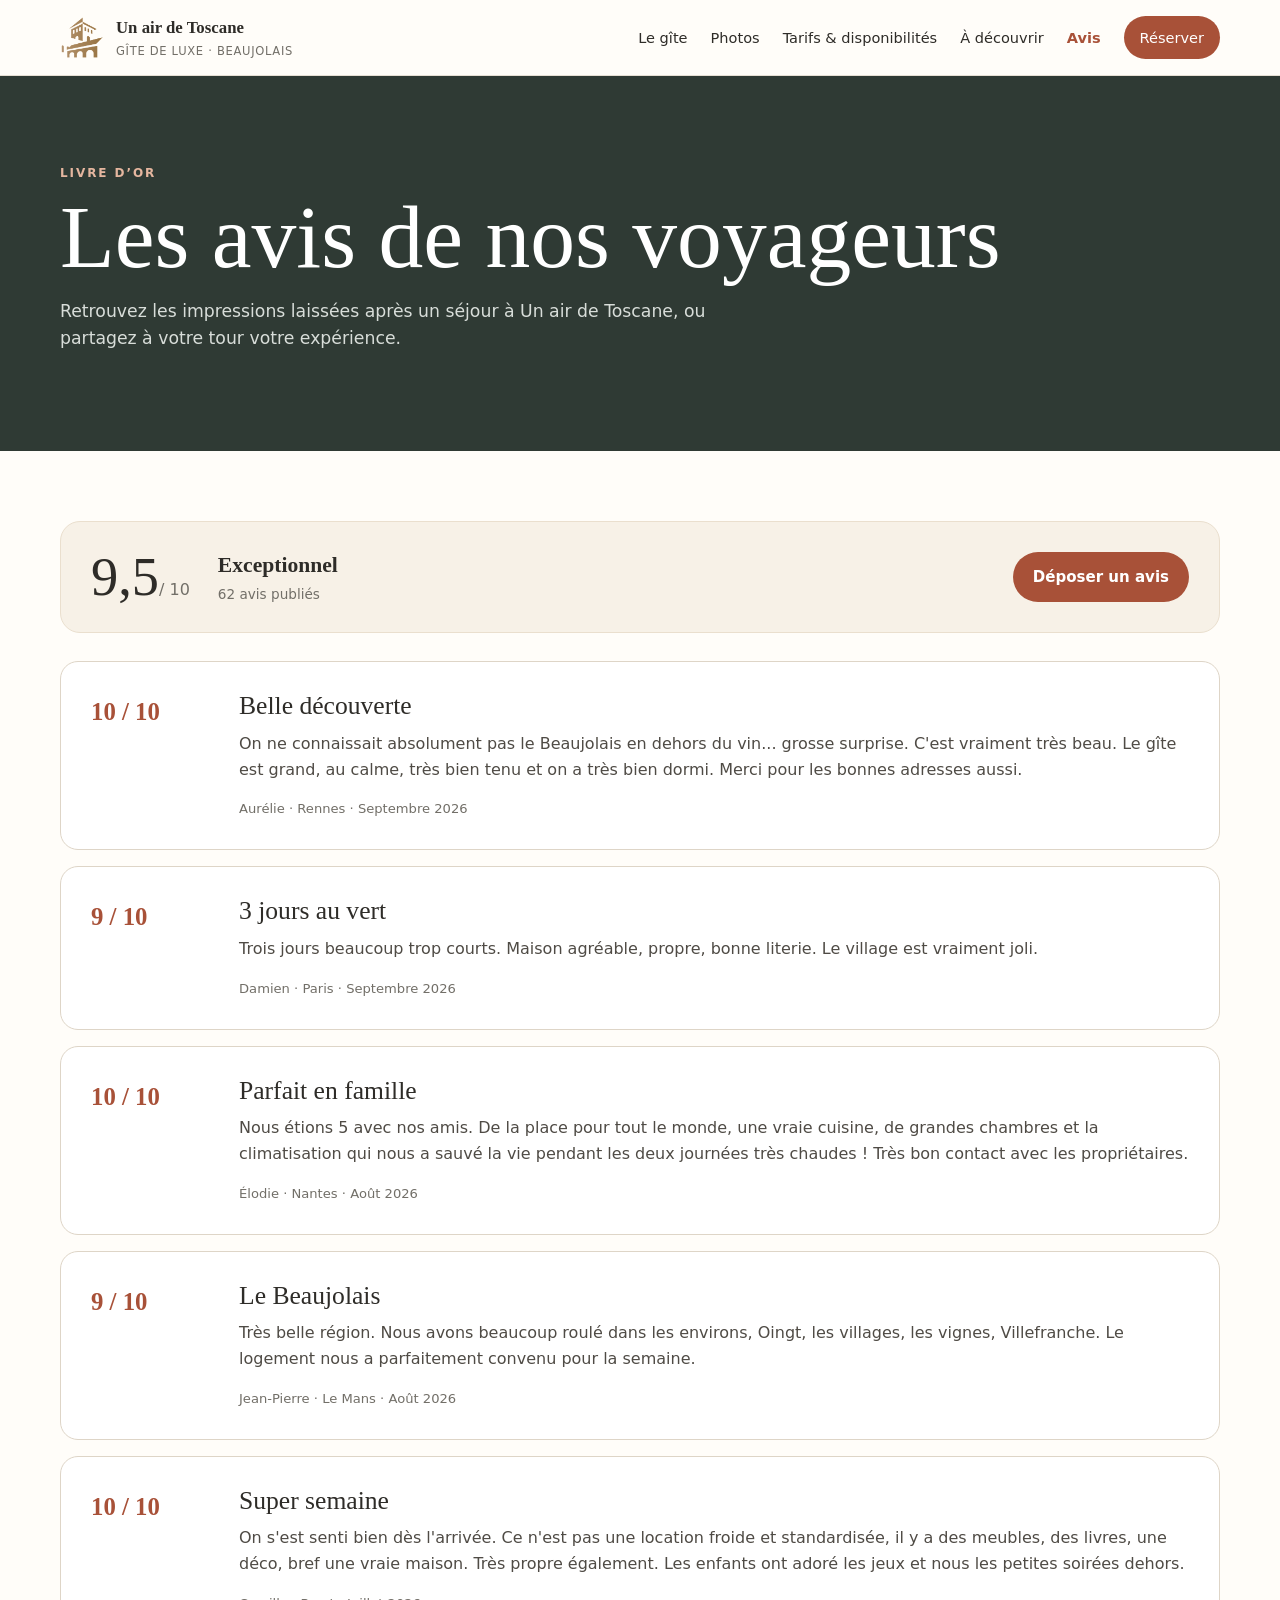
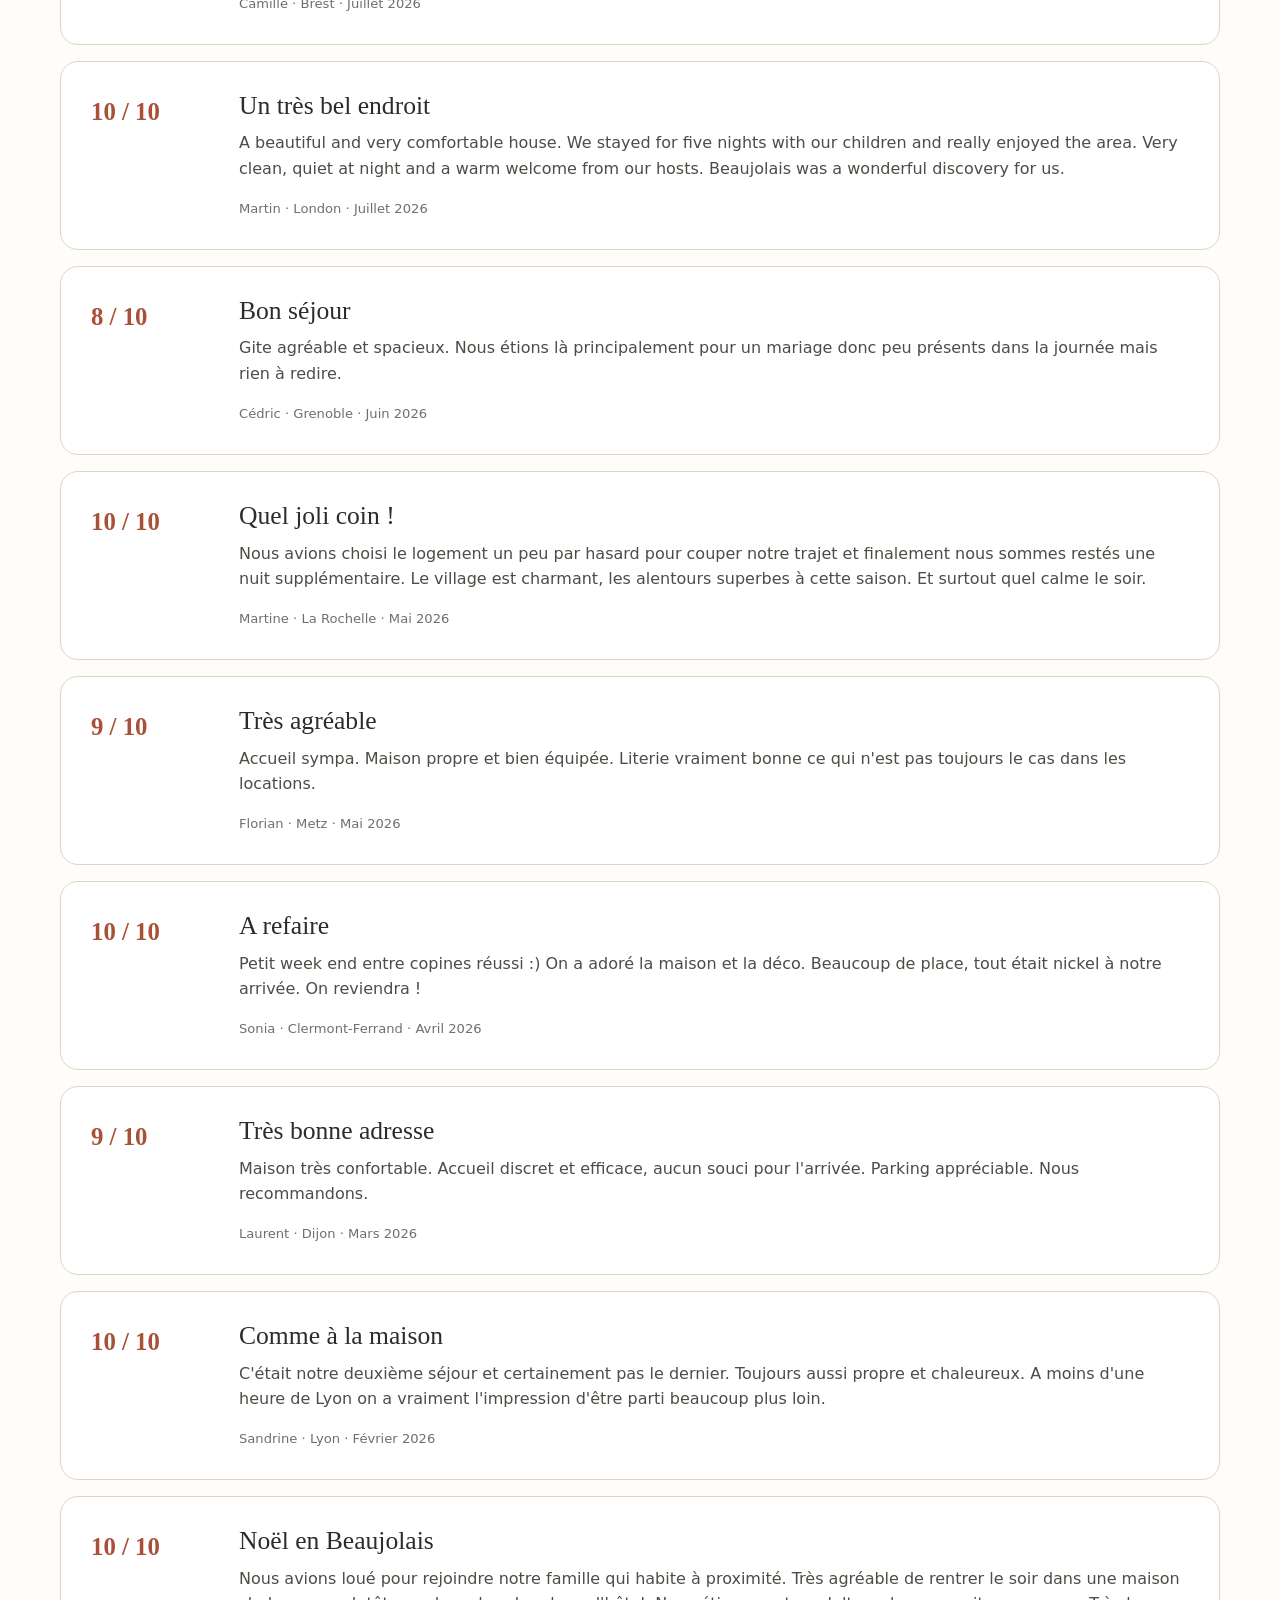
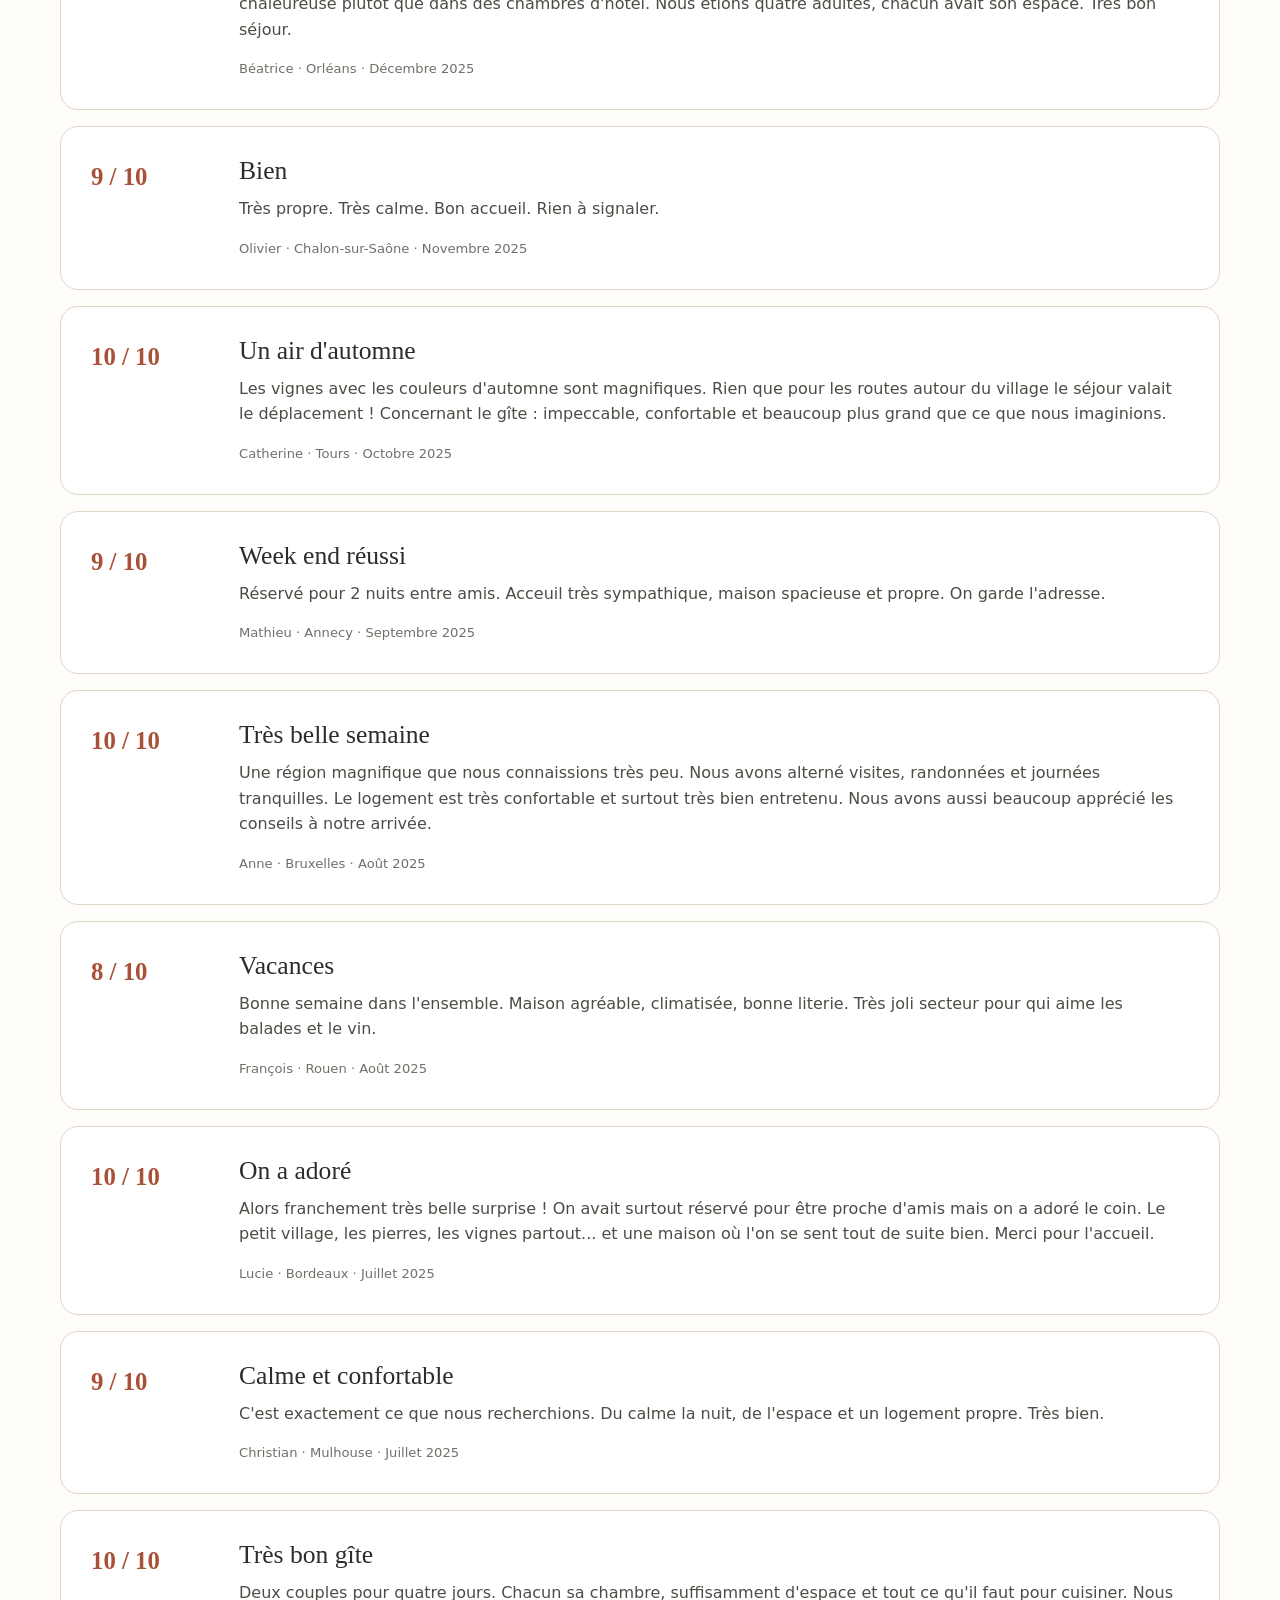
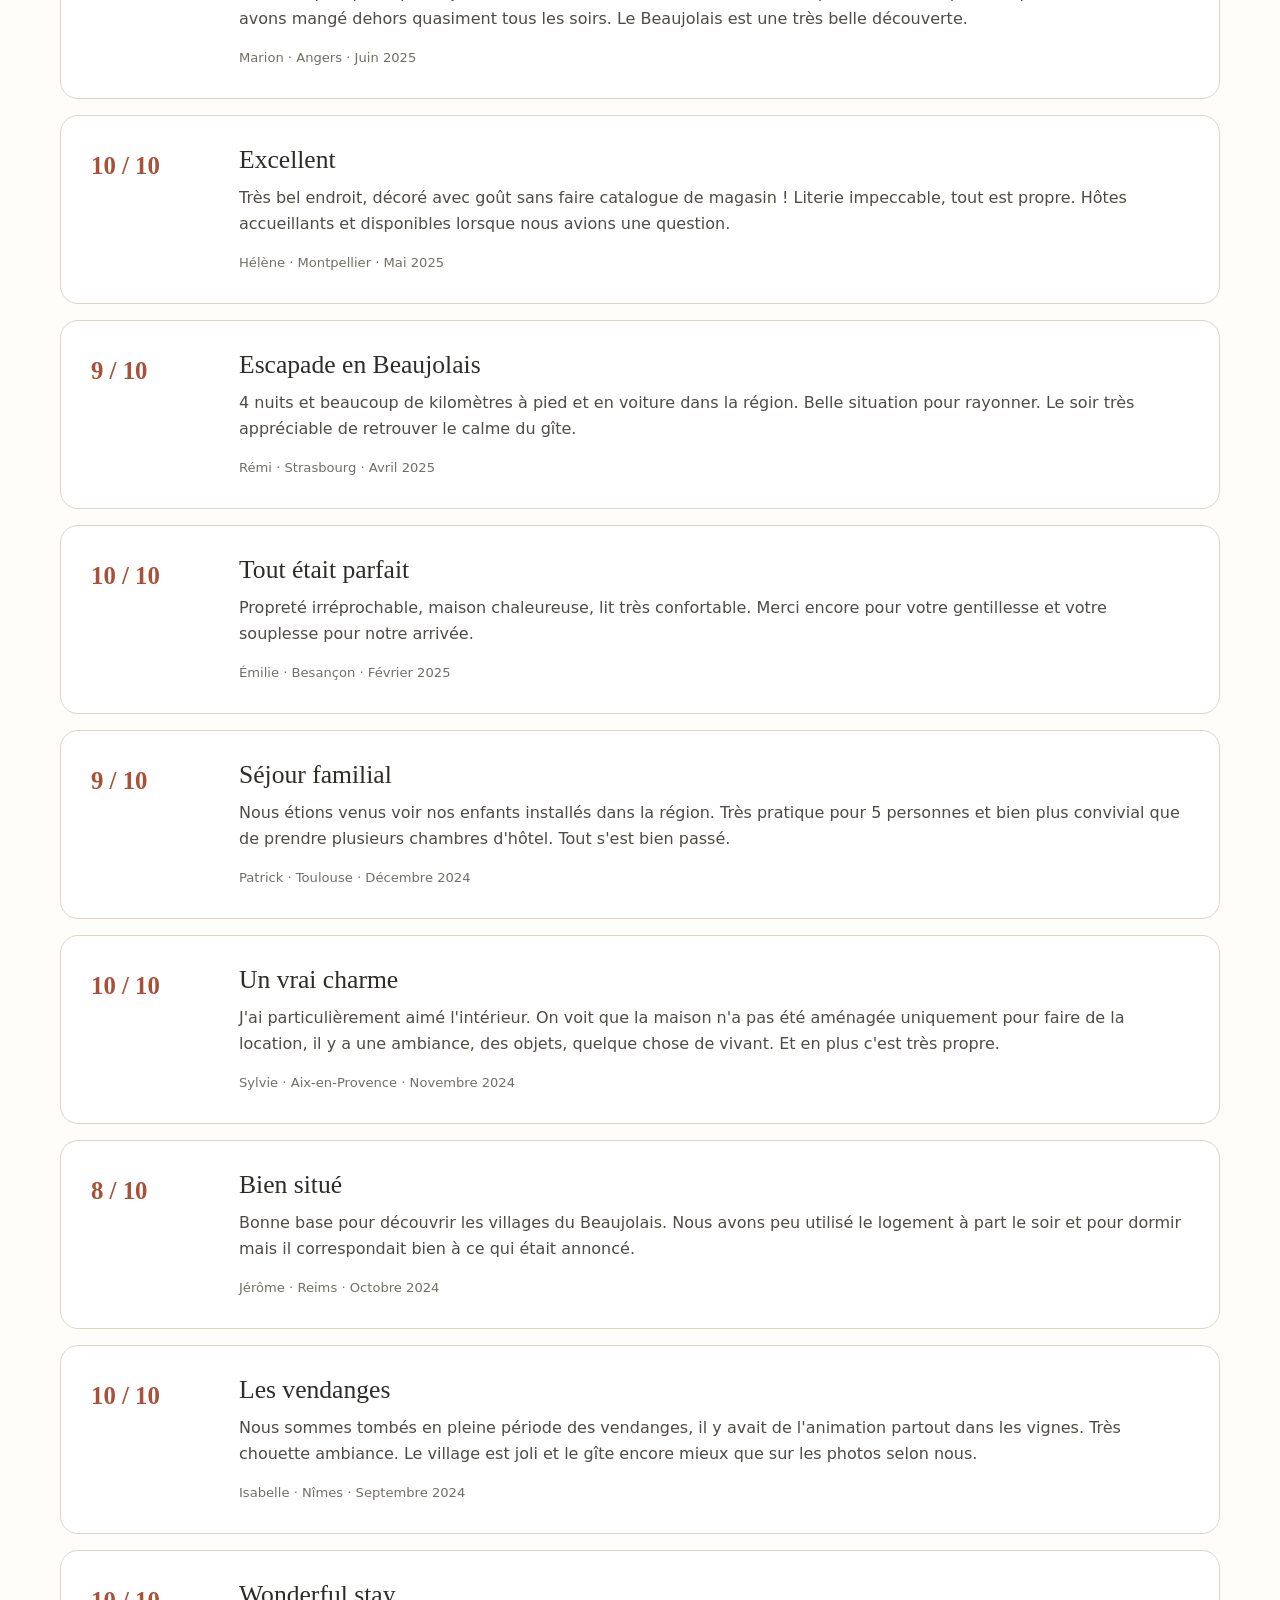
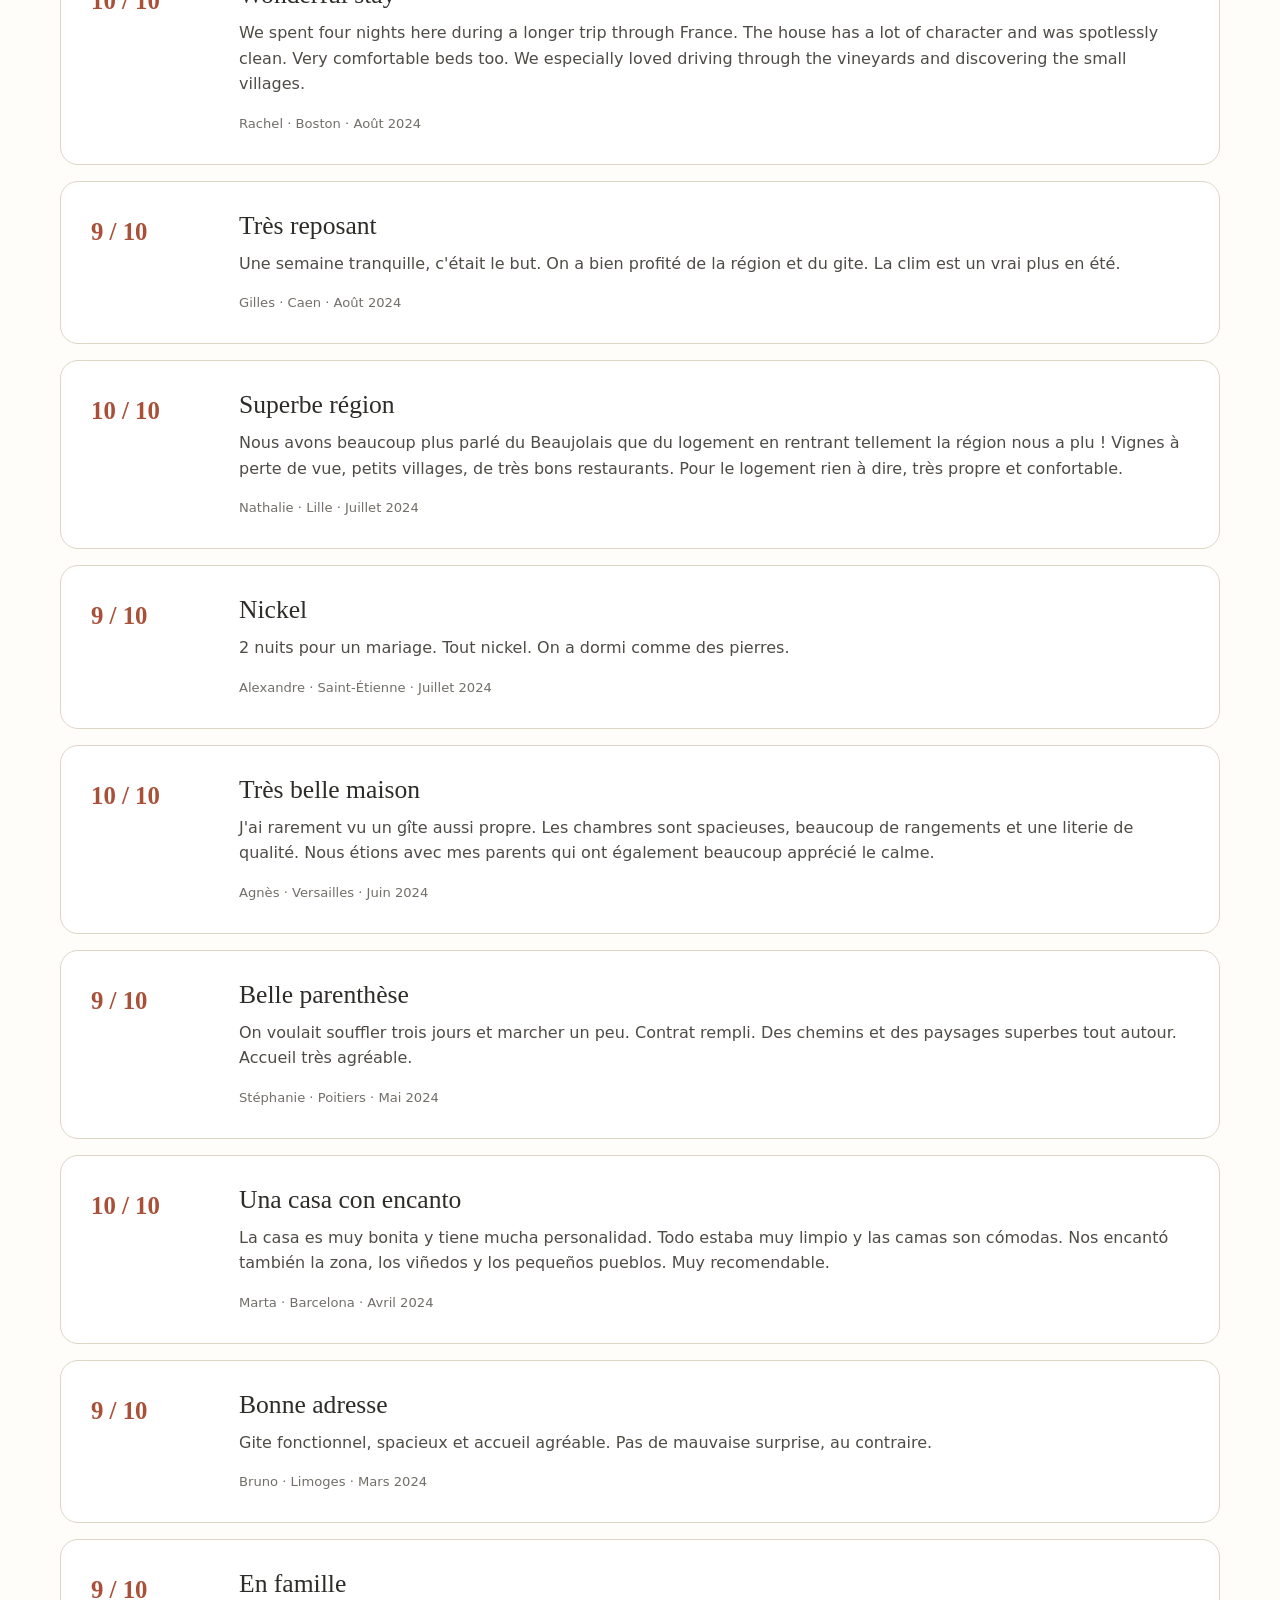
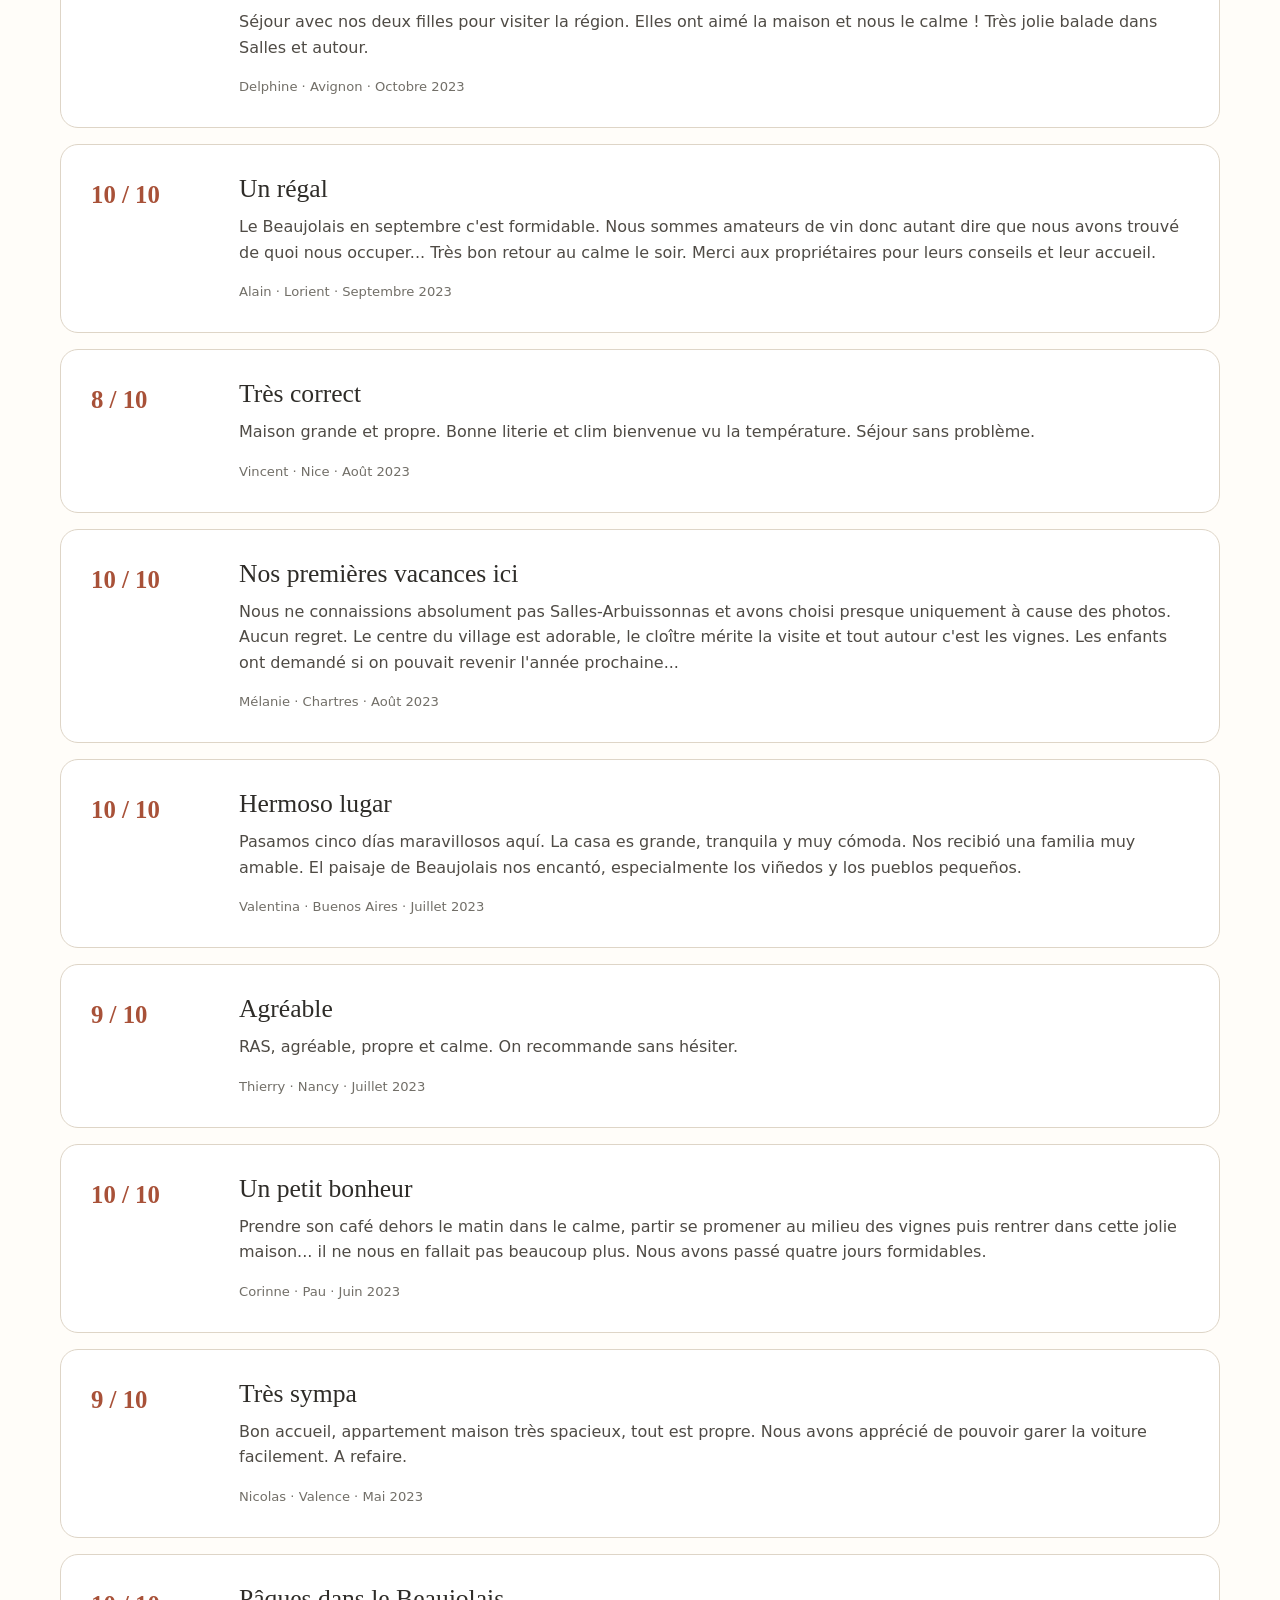
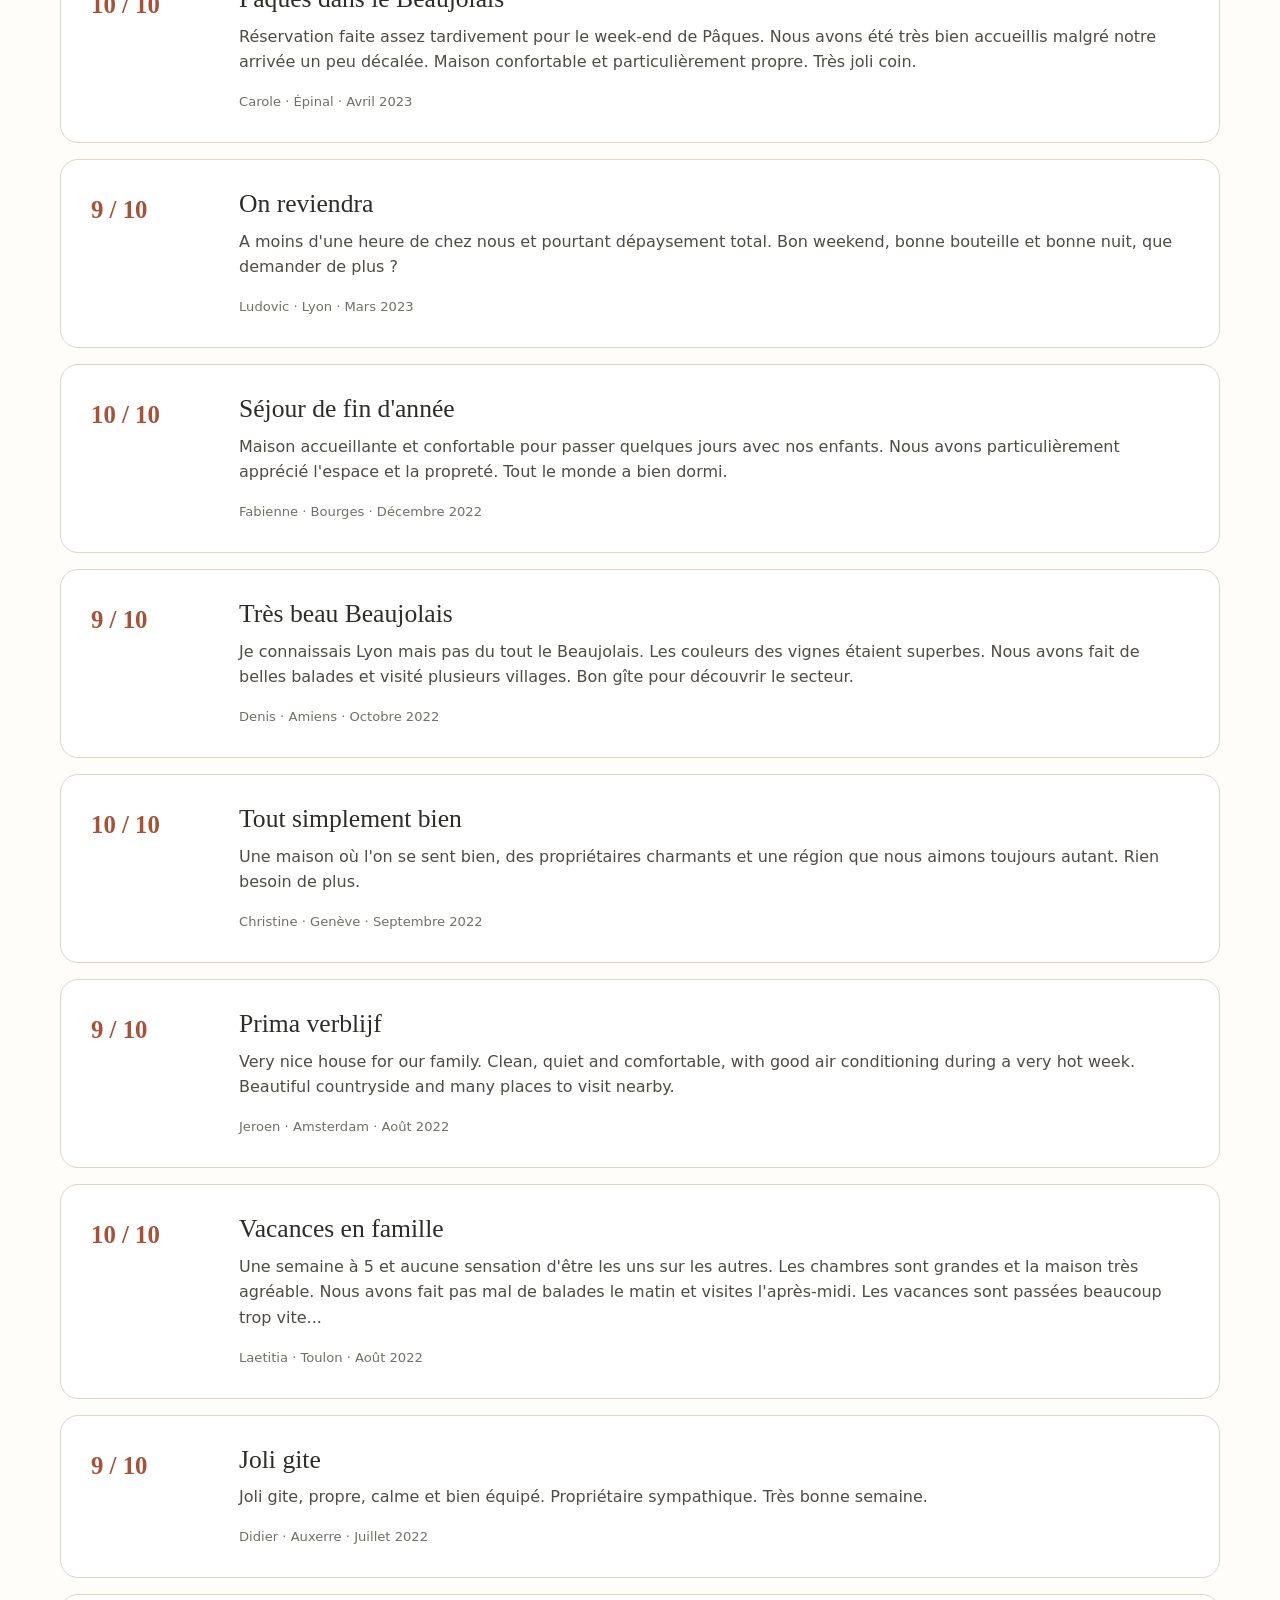
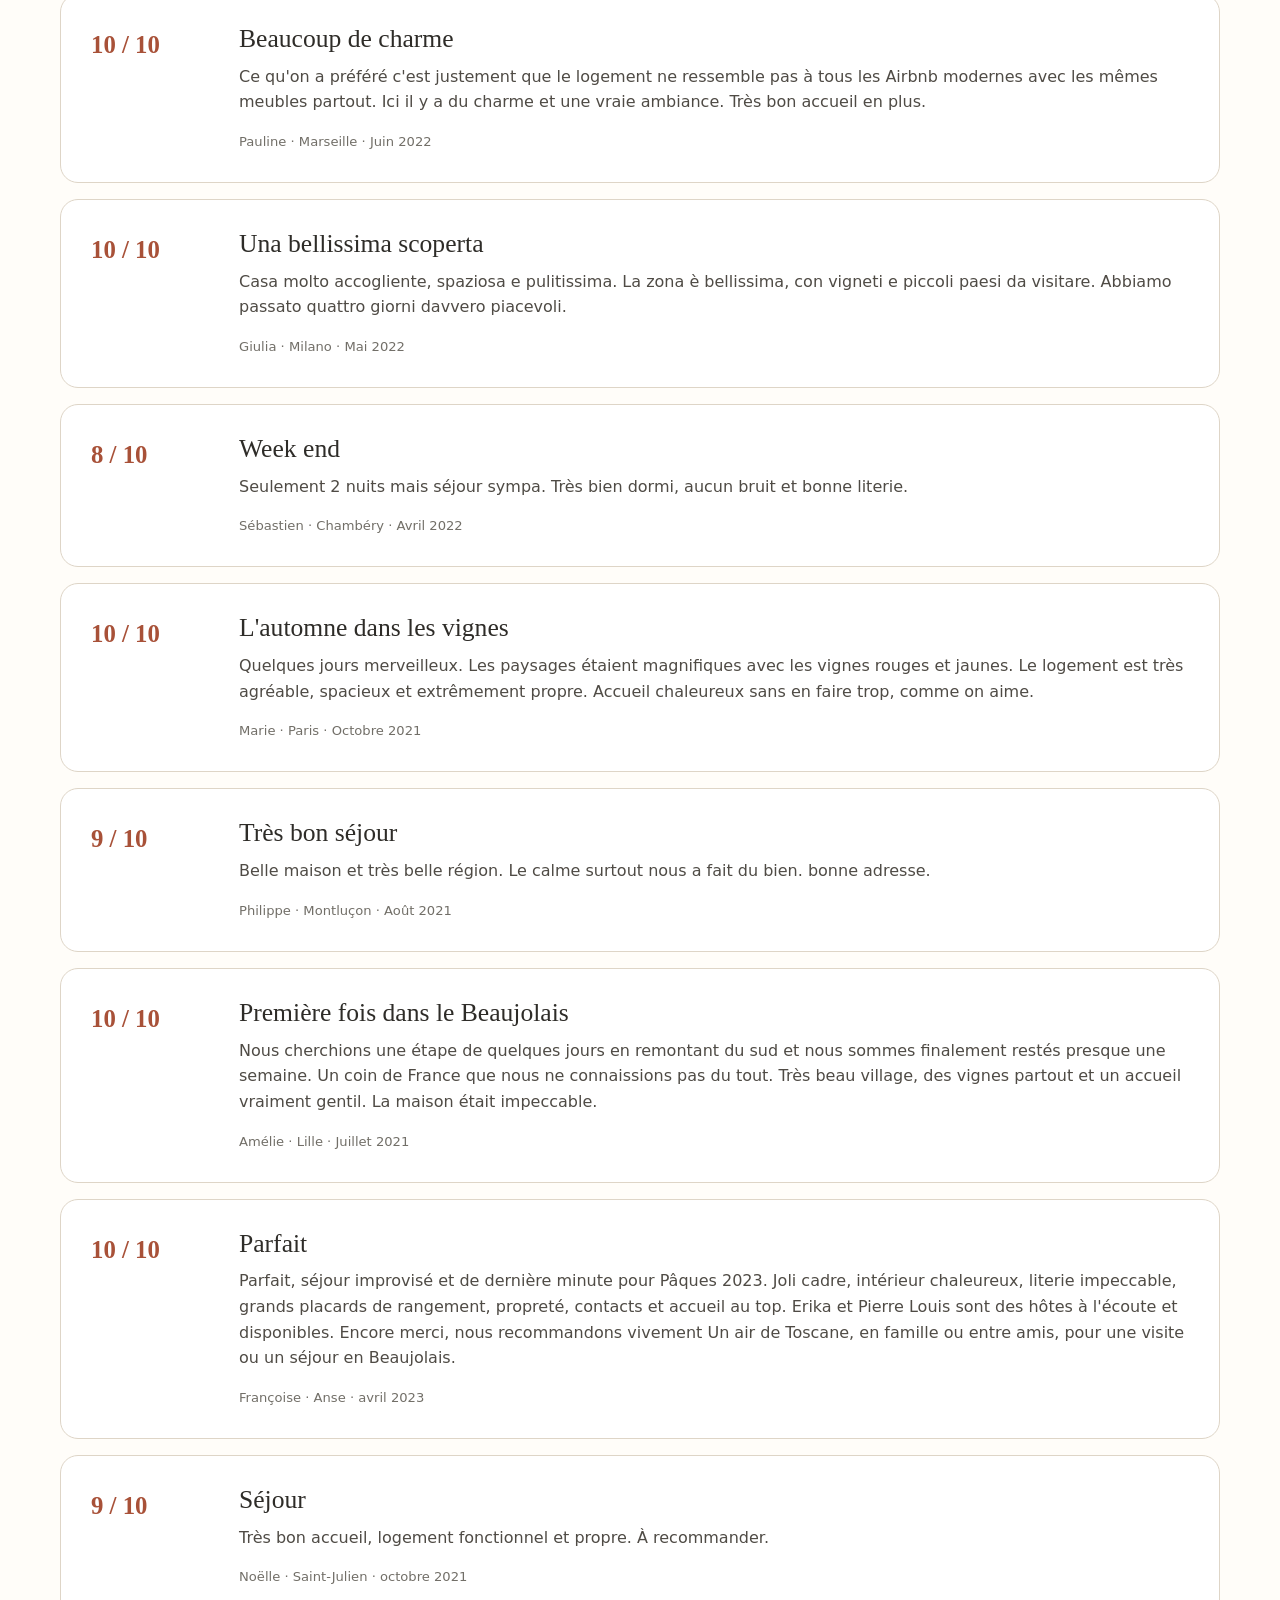
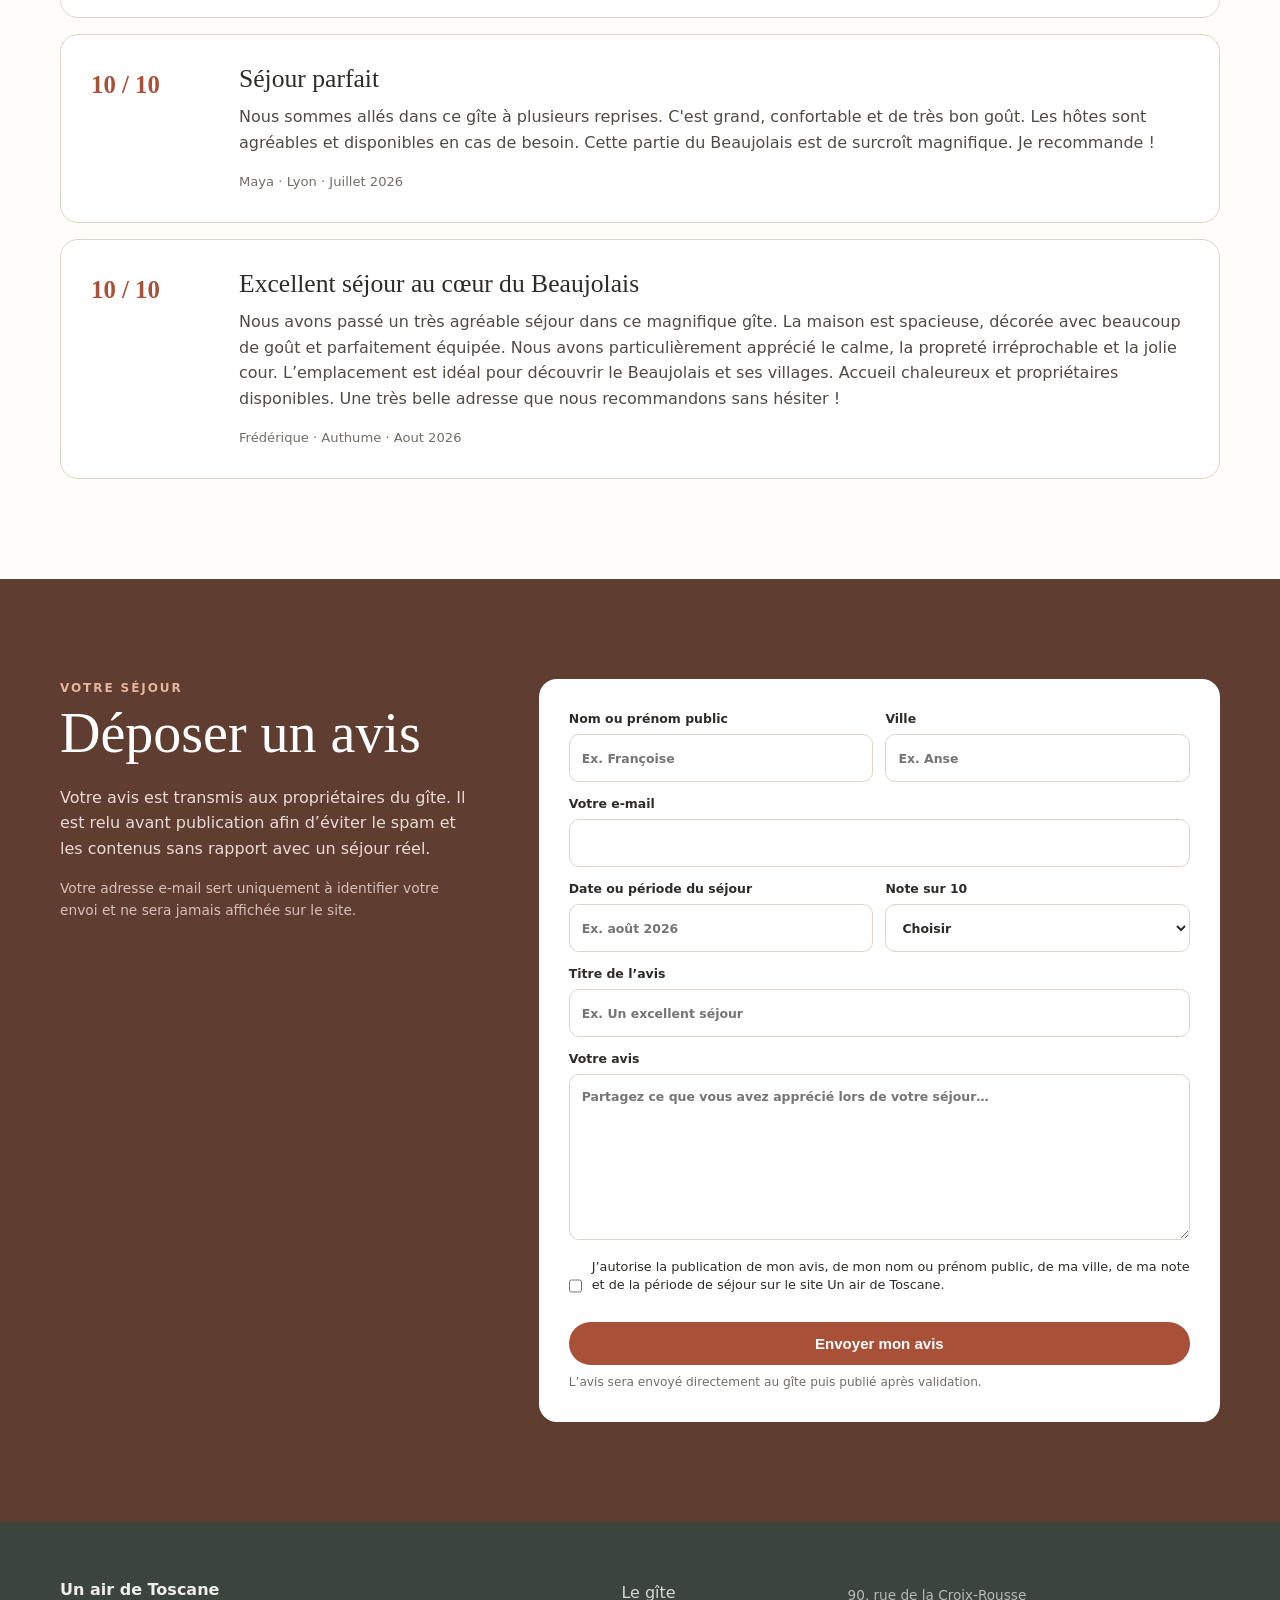
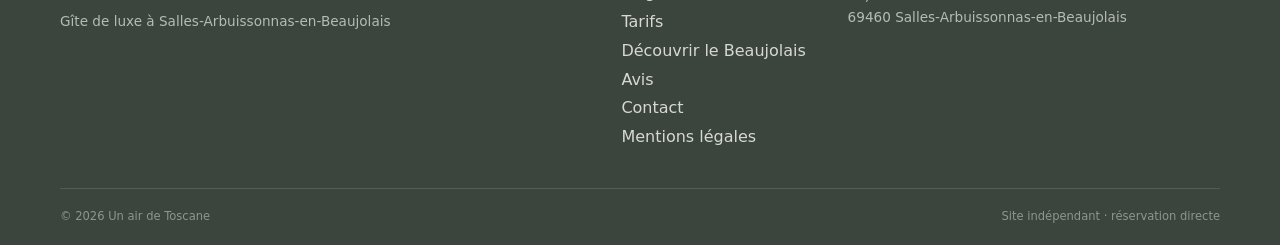
==== commit fc8e22f1: "Add files via upload" ====
--- a/avis.html
+++ b/avis.html
@@ -4,14 +4,14 @@
   <meta charset="utf-8">
   <meta name="viewport" content="width=device-width, initial-scale=1">
   <title>Avis voyageurs – Gîte Un air de Toscane dans le Beaujolais</title>
-  <meta name="description" content="Consultez les avis des voyageurs du gîte 5 étoiles Un air de Toscane à Salles-Arbuissonnas-en-Beaujolais et partagez votre expérience après votre séjour.">
+  <meta name="description" content="Consultez les avis des voyageurs du gîte de luxe Un air de Toscane à Salles-Arbuissonnas-en-Beaujolais et partagez votre expérience après votre séjour.">
   <meta name="robots" content="index,follow,max-image-preview:large,max-snippet:-1">
-  <link rel="canonical" href="https://www.unairdetoscane-gite.fr/avis.html">
+  <link rel="canonical" href="https://www.gite-unairdetoscane.fr/avis.html">
   <meta property="og:locale" content="fr_FR"><meta property="og:type" content="website"><meta property="og:site_name" content="Un air de Toscane">
   <meta property="og:title" content="Avis voyageurs – Gîte Un air de Toscane dans le Beaujolais">
   <meta property="og:description" content="Les avis des voyageurs du gîte Un air de Toscane à Salles-Arbuissonnas-en-Beaujolais.">
-  <meta property="og:url" content="https://www.unairdetoscane-gite.fr/avis.html">
-  <meta property="og:image" content="https://www.unairdetoscane-gite.fr/assets/images/cour.webp">
+  <meta property="og:url" content="https://www.gite-unairdetoscane.fr/avis.html">
+  <meta property="og:image" content="https://www.gite-unairdetoscane.fr/assets/images/cour.webp">
   <link rel="icon" href="assets/favicon-prieure.png?v=445" type="image/png">
   <link rel="stylesheet" href="styles.css">
 </head>
@@ -19,7 +19,7 @@
   <header class="site-header" id="top">
     <a class="brand" href="index.html" aria-label="Accueil">
       <span class="brand-mark"><img src="assets/logo-prieure.webp" alt="" width="44" height="44"></span>
-      <span><strong>Un air de Toscane</strong><small>Gîte 5★ · Beaujolais</small></span>
+      <span><strong>Un air de Toscane</strong><small>Gîte de luxe · Beaujolais</small></span>
     </a>
     <button class="nav-toggle" aria-label="Ouvrir le menu" aria-expanded="false">☰</button>
     <nav class="main-nav" aria-label="Navigation principale">
@@ -71,7 +71,7 @@
     </section>
   </main>
 
-  <footer class="footer"><div class="wrap footer-grid"><div><strong>Un air de Toscane</strong><p>Gîte 5 étoiles à Salles-Arbuissonnas-en-Beaujolais</p></div><div><a href="index.html#gite">Le gîte</a><a href="index.html?go=tarifs">Tarifs</a><a href="decouvrir-beaujolais.html">Découvrir le Beaujolais</a><a href="avis.html">Avis</a><a href="index.html#reserver">Contact</a><a href="mentions-legales.html">Mentions légales</a></div><div><p>90, rue de la Croix-Rousse<br>69460 Salles-Arbuissonnas-en-Beaujolais</p></div></div><div class="wrap footer-bottom"><span>© 2026 Un air de Toscane</span><span>Site indépendant · réservation directe</span></div></footer>
+  <footer class="footer"><div class="wrap footer-grid"><div><strong>Un air de Toscane</strong><p>Gîte de luxe à Salles-Arbuissonnas-en-Beaujolais</p></div><div><a href="index.html#gite">Le gîte</a><a href="index.html?go=tarifs">Tarifs</a><a href="decouvrir-beaujolais.html">Découvrir le Beaujolais</a><a href="avis.html">Avis</a><a href="index.html#reserver">Contact</a><a href="mentions-legales.html">Mentions légales</a></div><div><p>90, rue de la Croix-Rousse<br>69460 Salles-Arbuissonnas-en-Beaujolais</p></div></div><div class="wrap footer-bottom"><span>© 2026 Un air de Toscane</span><span>Site indépendant · réservation directe</span></div></footer>
 
   <script src="avis.js"></script>
 </body>
--- a/styles.css
+++ b/styles.css
@@ -586,3 +586,9 @@
 .brand-mark{width:44px;height:44px;border-radius:0;background:transparent;color:inherit;display:grid;place-items:center;flex:0 0 44px}
 .brand-mark img{display:block;width:44px;height:44px;object-fit:contain}
 @media(max-width:600px){.brand-mark{width:40px;height:40px;flex-basis:40px}.brand-mark img{width:40px;height:40px}}
+
+
+/* Information sur les données personnelles du formulaire de réservation */
+.privacy-consent{display:flex;align-items:flex-start;gap:.65rem;margin:.25rem 0 .9rem;font-size:.88rem;line-height:1.45;cursor:pointer}
+.privacy-consent input[type="checkbox"]{width:18px;height:18px;min-width:18px;margin:.12rem 0 0;accent-color:currentColor;cursor:pointer}
+.privacy-consent a{text-decoration:underline;text-underline-offset:2px}
